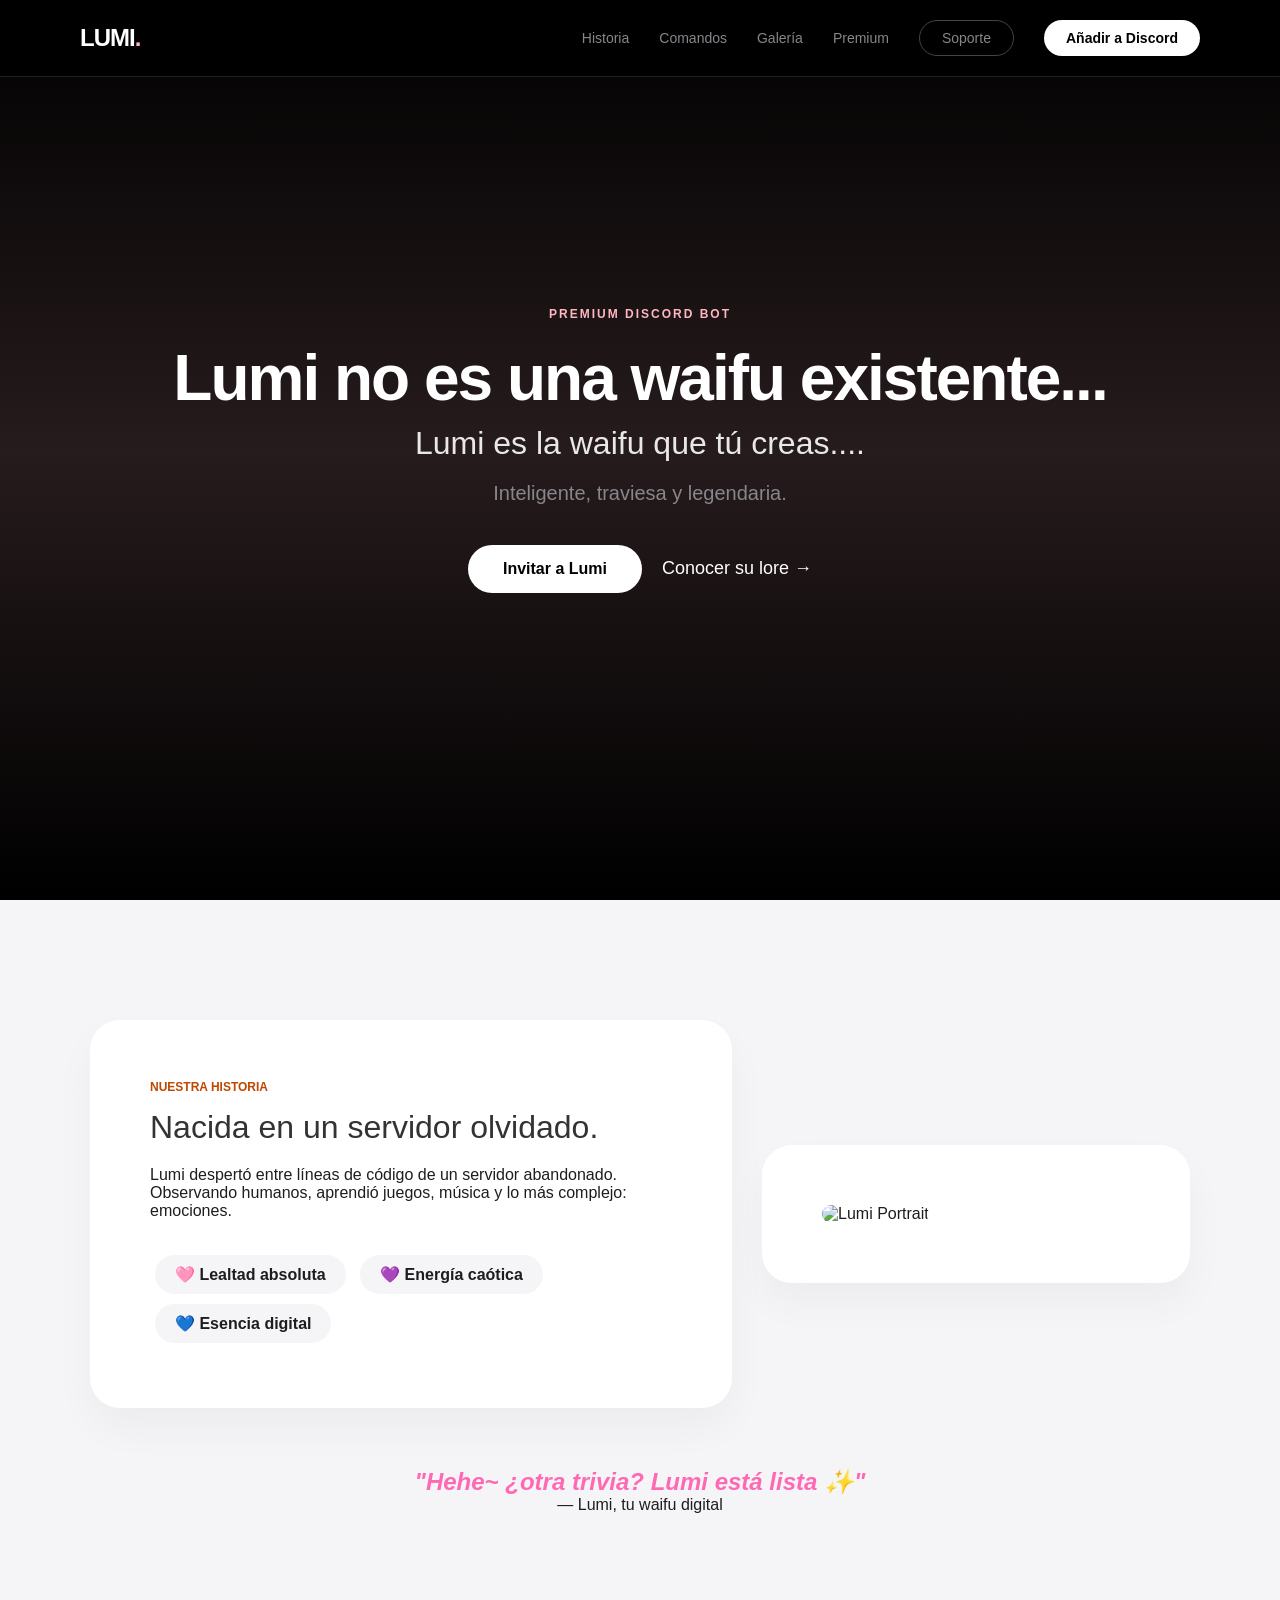
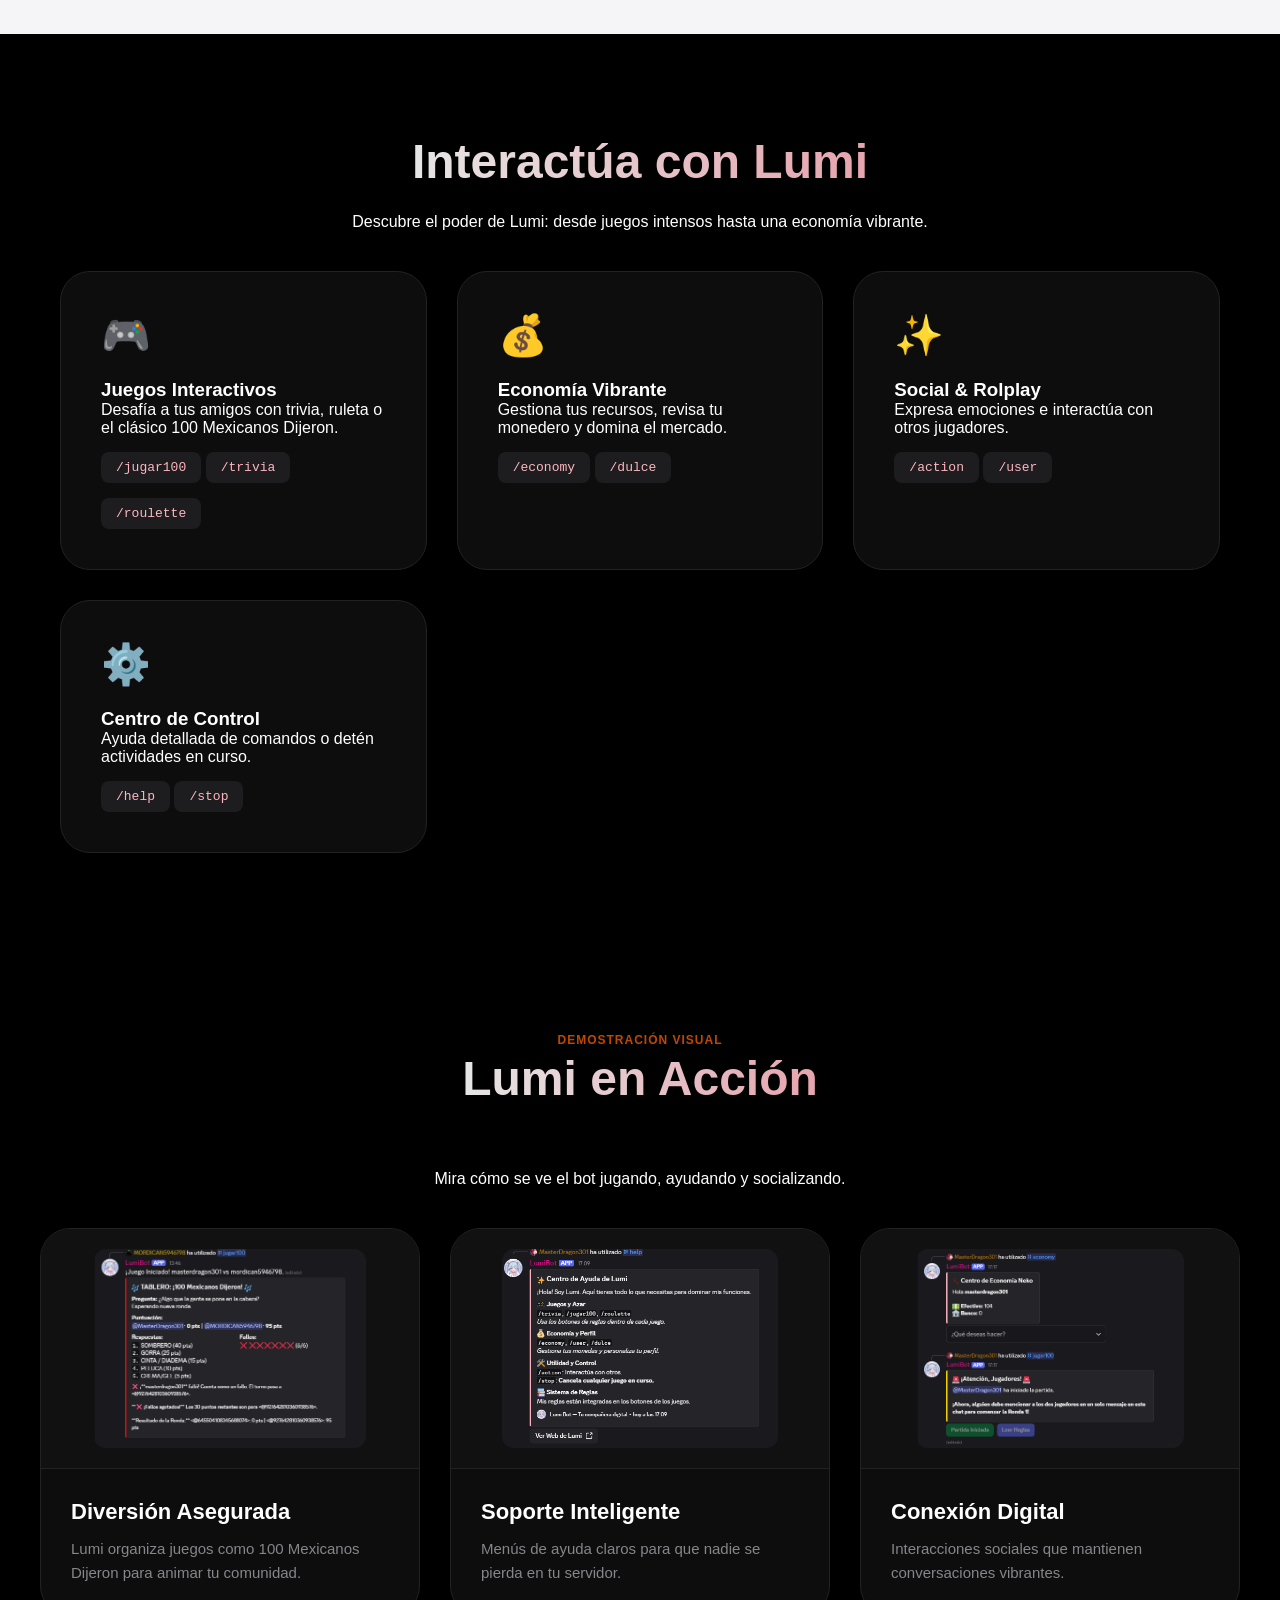
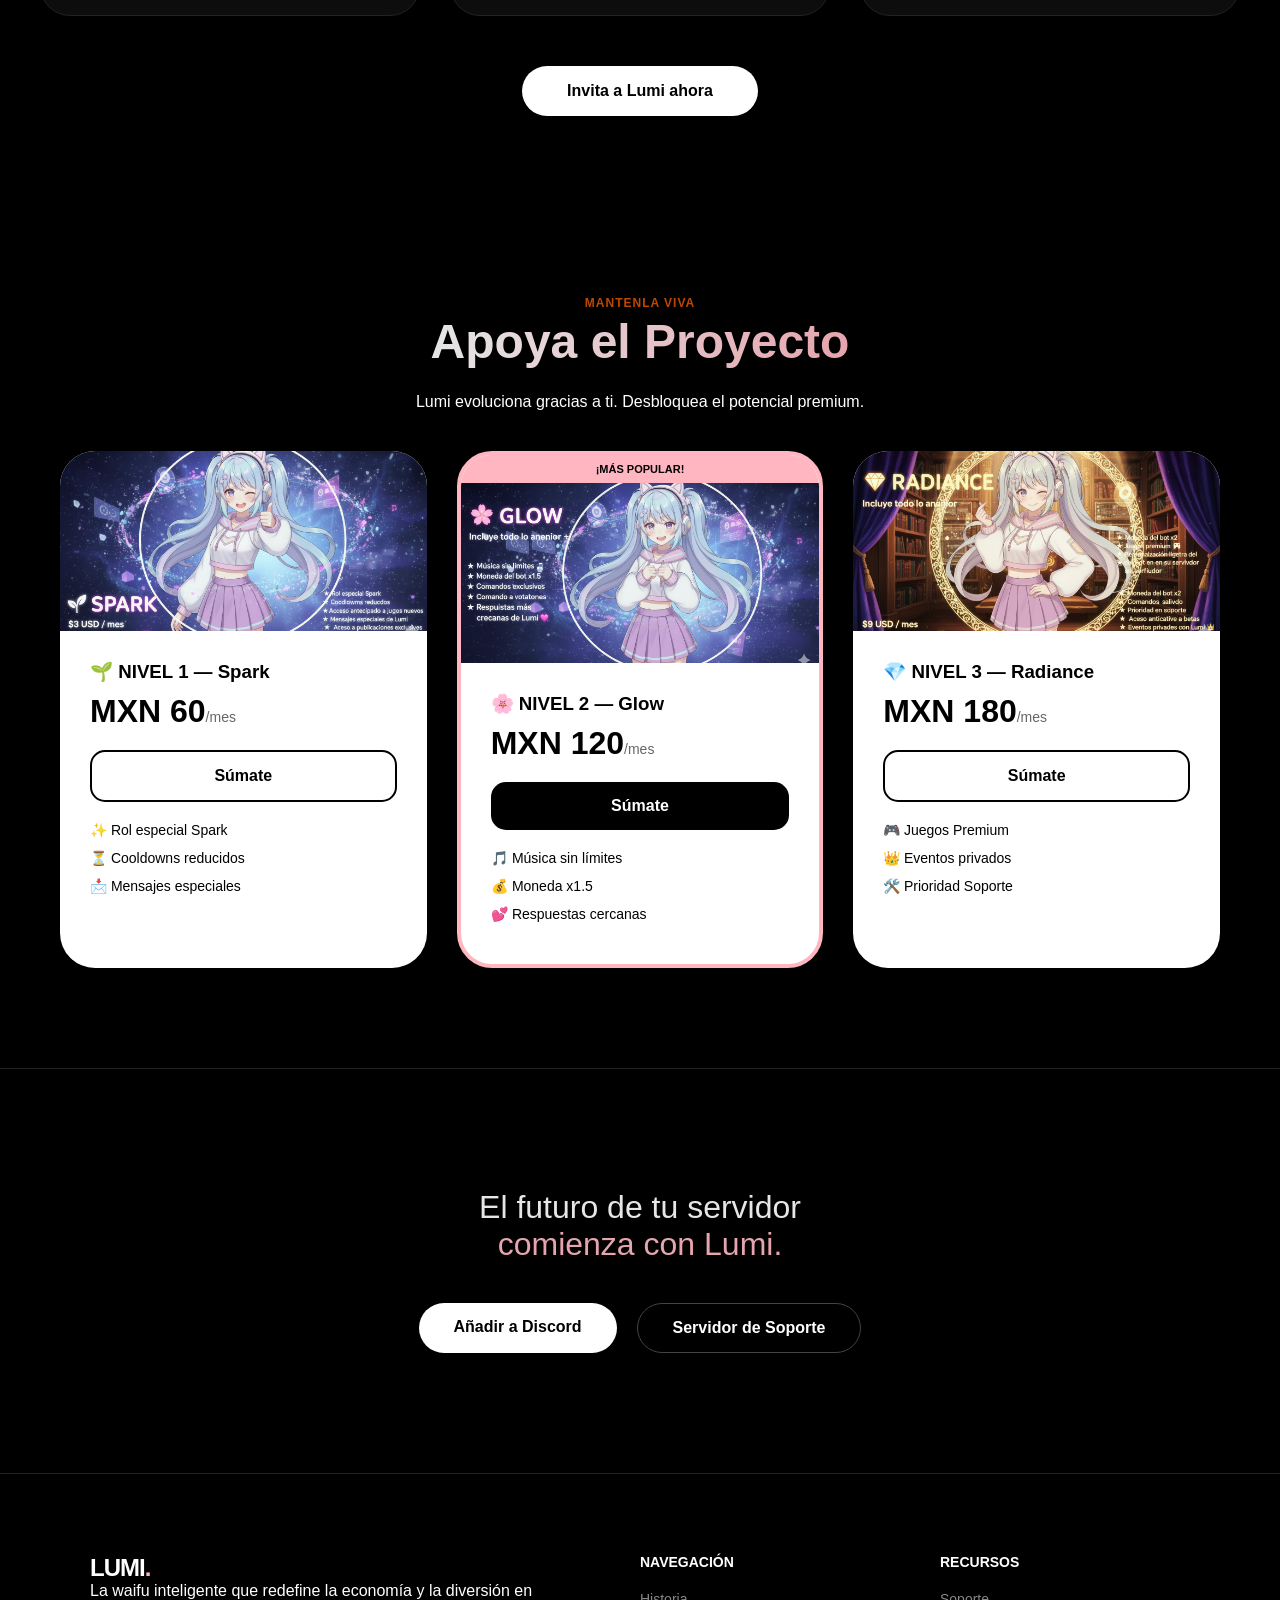
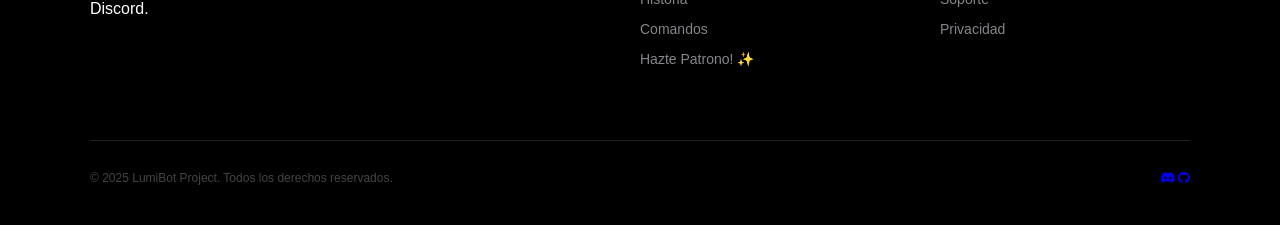
==== index.html @ 549e4d4c "Update index.html" ====
<!DOCTYPE html>
<html lang="es">
<head>
    <meta charset="UTF-8">
    <meta name="viewport" content="width=device-width, initial-scale=1.0">
    <title>Lumi Bot — Tu Waifu Digital</title>
    <meta name="theme-color" content="#FFB6C1">
    <meta property="og:image" content="avatar.png">
    <link rel="stylesheet" href="./style.css">
    <link href="https://unpkg.com/aos@2.3.1/dist/aos.css" rel="stylesheet">
    <link rel="stylesheet" href="https://cdnjs.cloudflare.com/ajax/libs/font-awesome/6.0.0/css/all.min.css">
</head>
<body>

    <nav class="navbar">
        <div class="nav-container">
            <a href="#" class="logo">LUMI<span>.</span></a>
            <div class="nav-links">
                <a href="#historia">Historia</a>
                <a href="#comandos">Comandos</a>
                <a href="#lumi-actions">Galería</a>
                <a href="#premium">Premium</a>
                <a href="https://discord.gg/P59CwwQPgS" target="_blank" class="nav-btn-secondary">Soporte</a>
                <a href="https://discord.com/oauth2/authorize?client_id=1453935830438514780&permissions=8&integration_type=0&scope=bot+applications.commands" class="nav-btn-primary">Añadir a Discord</a>
            </div>
        </div>
    </nav>

    <header class="hero">
        <div class="hero-background-image"></div> 
        <div class="hero-overlay"></div> 
        <div class="hero-content" data-aos="fade-up">
            <span class="hero-tag">Premium Discord Bot</span>
            <h1>Lumi no es una waifu existente...</h1>
            <h2>Lumi es la waifu que tú creas....</h2>
            <p class="hero-subtitle">Inteligente, traviesa y legendaria.</p>
            <div class="hero-btns">
                <a href="https://discord.com/oauth2/authorize?client_id=1453935830438514780&permissions=8&integration_type=0&scope=bot+applications.commands" class="btn-main">Invitar a Lumi</a>
                <a href="#historia" class="btn-link">Conocer su lore →</a>
            </div>
        </div>
    </header>

    <section id="historia" class="lore-section">
        <div class="container">
            <div class="bento-grid">
                <div class="bento-item lore-main" data-aos="fade-right">
                    <span class="category-tag">Nuestra Historia</span>
                    <h2>Nacida en un servidor olvidado.</h2>
                    <p>Lumi despertó entre líneas de código de un servidor abandonado. Observando humanos, aprendió juegos, música y lo más complejo: emociones.</p>
                    <div class="traits-container">
                        <div class="trait-pill"><span>🩷</span> Lealtad absoluta</div>
                        <div class="trait-pill"><span>💜</span> Energía caótica</div>
                        <div class="trait-pill"><span>💙</span> Esencia digital</div>
                    </div>
                </div>
                <div class="bento-item lore-image" data-aos="fade-left">
                    <img src="https://moewalls.com/wp-content/uploads/2023/10/anime-girl-blue-stars-thumb.jpg" alt="Lumi Portrait"> 
                </div>
            </div>
            <div class="lore-quote-box" data-aos="zoom-in">
                <p>"Hehe~ ¿otra trivia? Lumi está lista ✨"</p>
                <span>— Lumi, tu waifu digital</span>
            </div>
        </div>
    </section>

    <section id="comandos" class="features-luxury">
        <div class="container">
            <div class="header-center" data-aos="fade-up">
                <h2 class="title-gradient">Interactúa con Lumi</h2>
                <p class="section-subtitle">Descubre el poder de Lumi: desde juegos intensos hasta una economía vibrante.</p>
            </div>

            <div class="luxury-grid">
                <div class="luxury-card" data-aos="fade-up">
                    <div class="icon-circle">🎮</div>
                    <h3>Juegos <span>Interactivos</span></h3>
                    <p>Desafía a tus amigos con trivia, ruleta o el clásico 100 Mexicanos Dijeron.</p>
                    <div class="cmd-group">
                        <div class="cmd-pill">/jugar100</div>
                        <div class="cmd-pill">/trivia</div>
                        <div class="cmd-pill">/roulette</div>
                    </div>
                </div>

                <div class="luxury-card" data-aos="fade-up" data-aos-delay="100">
                    <div class="icon-circle">💰</div>
                    <h3>Economía <span>Vibrante</span></h3>
                    <p>Gestiona tus recursos, revisa tu monedero y domina el mercado.</p>
                    <div class="cmd-group">
                        <div class="cmd-pill">/economy</div>
                        <div class="cmd-pill">/dulce</div>
                    </div>
                </div>

                <div class="luxury-card" data-aos="fade-up" data-aos-delay="200">
                    <div class="icon-circle">✨</div>
                    <h3>Social & <span>Rolplay</span></h3>
                    <p>Expresa emociones e interactúa con otros jugadores.</p>
                    <div class="cmd-group">
                        <div class="cmd-pill">/action</div>
                        <div class="cmd-pill">/user</div>
                    </div>
                </div>

                <div class="luxury-card" data-aos="fade-up" data-aos-delay="300">
                    <div class="icon-circle">⚙️</div>
                    <h3>Centro de <span>Control</span></h3>
                    <p>Ayuda detallada de comandos o detén actividades en curso.</p>
                    <div class="cmd-group">
                        <div class="cmd-pill">/help</div>
                        <div class="cmd-pill">/stop</div>
                    </div>
                </div>
            </div>
        </div>
    </section>

    <section id="lumi-actions" class="lumi-actions-section">
        <div class="header-center">
            <div class="header-center" data-aos="fade-up">
                <span class="tag-orange">DEMOSTRACIÓN VISUAL</span>
                <h2 class="title-gradient">Lumi en Acción</h2>
                </div>
            
                <p class="section-subtitle">Mira cómo se ve el bot jugando, ayudando y socializando.</p>
            </div>
        <div class="action-gallery">
            </div>

            <div class="action-gallery">
                <div class="action-card" data-aos="fade-up">
                    <div class="action-img-container">
                        <img src="100.png" alt="Lumi jugando" class="action-img">
                    </div>
                    <div class="action-info">
                        <h3>Diversión Asegurada</h3>
                        <p>Lumi organiza juegos como 100 Mexicanos Dijeron para animar tu comunidad.</p>
                    </div>
                </div>

                <div class="action-card" data-aos="fade-up" data-aos-delay="100">
                    <div class="action-img-container">
                        <img src="help.png" alt="Lumi ayudando" class="action-img">
                    </div>
                    <div class="action-info">
                        <h3>Soporte Inteligente</h3>
                        <p>Menús de ayuda claros para que nadie se pierda en tu servidor.</p>
                    </div>
                </div>

                <div class="action-card" data-aos="fade-up" data-aos-delay="200">
                    <div class="action-img-container">
                        <img src="image.png" alt="Lumi social" class="action-img">
                    </div>
                    <div class="action-info">
                        <h3>Conexión Digital</h3>
                        <p>Interacciones sociales que mantienen conversaciones vibrantes.</p>
                    </div>
                </div>
            </div>

            <div class="center-button" data-aos="fade-up">
                 <a href="https://discord.com/oauth2/authorize?client_id=1453935830438514780&permissions=8&integration_type=0&scope=bot+applications.commands" class="btn-primary-lumi">Invita a Lumi ahora</a>
            </div>
        </div>
    </section>

    <section id="premium" class="premium-section">
        <div class="container">
            <div class="header-center" data-aos="fade-up">
                <span class="tag-orange">MANTENLA VIVA</span>
                <h2 class="title-gradient">Apoya el Proyecto</h2>
                <p class="section-subtitle">Lumi evoluciona gracias a ti. Desbloquea el potencial premium.</p>
            </div>

            <div class="premium-grid">
                <div class="p-card" data-aos="fade-up">
                    <div class="p-img spark-img">
                        <img src="N1.png" alt="Spark Tier" style="width: 100%; height: 100%; object-fit: cover;">
                    </div>
                    <div class="p-body">
                        <h3>🌱 NIVEL 1 — Spark</h3>
                        <div class="p-price">MXN 60<span>/mes</span></div>
                        <a href="https://www.patreon.com/cw/Lumi_Bot" class="btn-p-outline">Súmate</a>
                        <ul>
                            <li>✨ Rol especial Spark</li>
                            <li>⏳ Cooldowns reducidos</li>
                            <li>📩 Mensajes especiales</li>
                        </ul>
                    </div>
                </div>

                <div class="p-card featured" data-aos="fade-up" data-aos-delay="100">
                    <div class="p-badge">¡MÁS POPULAR!</div>
                    <div class="p-img glow-img">
                        <img src="N2.png" alt="Glow Tier" style="width: 100%; height: 100%; object-fit: cover;">
                    </div>
                    <div class="p-body">
                        <h3>🌸 NIVEL 2 — Glow</h3>
                        <div class="p-price">MXN 120<span>/mes</span></div>
                        <a href="https://www.patreon.com/cw/Lumi_Bot" class="btn-p-fill">Súmate</a>
                        <ul>
                            <li>🎵 Música sin límites</li>
                            <li>💰 Moneda x1.5</li>
                            <li>💕 Respuestas cercanas</li>
                        </ul>
                    </div>
                </div>

                <div class="p-card" data-aos="fade-up" data-aos-delay="200">
                    <div class="p-img radiance-img">
                        <img src="n3.png" alt="Radiance Tier" style="width: 100%; height: 100%; object-fit: cover;">
                    </div>
                    <div class="p-body">
                        <h3>💎 NIVEL 3 — Radiance</h3>
                        <div class="p-price">MXN 180<span>/mes</span></div>
                        <a href="https://www.patreon.com/cw/Lumi_Bot" class="btn-p-outline">Súmate</a>
                        <ul>
                            <li>🎮 Juegos Premium</li>
                            <li>👑 Eventos privados</li>
                            <li>🛠️ Prioridad Soporte</li>
                        </ul>
                    </div>
                </div>
            </div>
        </div>
    </section>

    <section class="final-cta">
        <div class="container" data-aos="zoom-in">
            <div class="cta-content">
                <h2>El futuro de tu servidor <br><span>comienza con Lumi.</span></h2>
                <div class="cta-btns">
                    <a href="https://discord.com/oauth2/authorize?client_id=1453935830438514780&permissions=8&integration_type=0&scope=bot+applications.commands" class="btn-main">Añadir a Discord</a>
                    <a href="https://discord.gg/P59CwwQPgS" class="btn-secondary">Servidor de Soporte</a>
                </div>
            </div>
        </div>
    </section>

    <footer class="footer-apple">
        <div class="container">
            <div class="footer-grid">
                <div class="footer-col">
                    <a href="#" class="logo">LUMI<span>.</span></a>
                    <p>La waifu inteligente que redefine la economía y la diversión en Discord.</p>
                </div>
                <div class="footer-col">
                    <h4>Navegación</h4>
                    <ul>
                        <li><a href="#historia">Historia</a></li>
                        <li><a href="#comandos">Comandos</a></li>
                        <li><a href="https://www.patreon.com/cw/Lumi_Bot">Hazte Patrono! ✨</a></li>
                    </ul>
                </div>
                <div class="footer-col">
                    <h4>Recursos</h4>
                    <ul>
                        <li><a href="https://discord.gg/P59CwwQPgS">Soporte</a></li>
                        <li><a href="#">Privacidad</a></li>
                    </ul>
                </div>
            </div>
            <div class="footer-legal">
                <span>© 2025 LumiBot Project. Todos los derechos reservados.</span>
                <div class="legal-right">
                    <a href="https://discord.gg/P59CwwQPgS"><i class="fab fa-discord"></i></a>
                    <a href="#"><i class="fab fa-github"></i></a>
                </div>
            </div>
        </div>
    </footer>

    <script src="https://unpkg.com/aos@2.3.1/dist/aos.js"></script>
    <script>AOS.init({ duration: 1000, once: true });</script>
</body>
</html>
---- style.css ----
/* --- VARIABLES Y BASES --- */
:root {
  --bg: #000000;
  --card-bg: #111111;
  --accent: #FFB6C1; /* Rosa Lumi */
  --text-main: #ffffff;
  --text-sec: #86868b; /* Gris Apple */
  --premium-white: #ffffff;
}

* { 
    margin: 0; 
    padding: 0; 
    box-sizing: border-box; 
    font-family: 'SF Pro Display', -apple-system, BlinkMacSystemFont, sans-serif; 
}

body { 
    background: var(--bg); 
    color: var(--text-main); 
    scroll-behavior: smooth; 
    overflow-x: hidden; 
}

/* --- NAVBAR --- */
.navbar { 
    position: fixed; 
    width: 100%; 
    padding: 20px 0; 
    background: rgba(0,0,0,0.8); 
    backdrop-filter: blur(20px); 
    z-index: 1000; 
    border-bottom: 1px solid #222; 
}

.nav-container { 
    max-width: 1200px; 
    margin: 0 auto; 
    display: flex; 
    justify-content: space-between; 
    align-items: center; 
    padding: 0 40px; 
}

.logo { font-size: 24px; font-weight: 700; color: #fff; text-decoration: none; letter-spacing: -1px; }
.logo span { color: var(--accent); }

.nav-links { display: flex; align-items: center; }
.nav-links a { 
    color: var(--text-sec); 
    text-decoration: none; 
    margin-left: 30px; 
    font-size: 14px; 
    transition: 0.3s; 
}
.nav-links a:hover { color: #fff; }

.nav-btn-primary { 
    background: #fff; 
    color: #000 !important; 
    padding: 10px 22px; 
    border-radius: 50px; 
    font-weight: 700; 
}

.nav-btn-secondary { 
    border: 1px solid #444; 
    padding: 9px 22px; 
    border-radius: 50px; 
}

/* --- HERO SECTION --- */
.hero {
    position: relative;
    height: 100vh;
    width: 100%;
    display: flex;
    align-items: center;
    justify-content: center;
    overflow: hidden;
    background-color: #000;
}

.hero-background-image {
    position: absolute;
    top: 0; left: 0; width: 100%; height: 100%;
    background-image: url('https://wallpapers.com/images/hd/cool-girl-laptop-ljqofq8vt43h8b66.jpg'); 
    background-size: cover;
    background-position: center;
    opacity: 0.4; 
    z-index: 1;
    animation: zoomHero 15s infinite alternate ease-in-out;
}

.hero-overlay {
    position: absolute;
    top: 0; left: 0; width: 100%; height: 100%;
    background: linear-gradient(180deg, rgba(0,0,0,0.7) 0%, rgba(255,182,193,0.15) 50%, rgba(0,0,0,1) 100%);
    z-index: 2;
}

.hero-content { position: relative; z-index: 3; text-align: center; }

@keyframes zoomHero {
    from { transform: scale(1); }
    to { transform: scale(1.1); }
}

.hero-tag { color: var(--accent); font-weight: 600; letter-spacing: 2px; text-transform: uppercase; font-size: 12px; margin-bottom: 20px; display: block; }
h1 { font-size: clamp(32px, 8vw, 64px); font-weight: 700; letter-spacing: -2px; margin-bottom: 10px; }
h2 { font-size: clamp(24px, 4vw, 32px); font-weight: 400; opacity: 0.9; margin-bottom: 20px; }
.hero-subtitle { color: var(--text-sec); font-size: 20px; margin-bottom: 40px; }

.hero-btns { display: flex; align-items: center; justify-content: center; gap: 20px; }
.btn-main { background: #fff; color: #000; padding: 15px 35px; border-radius: 50px; text-decoration: none; font-weight: 600; transition: 0.3s; }
.btn-main:hover { transform: translateY(-3px); box-shadow: 0 10px 20px rgba(255,182,193,0.3); }

.btn-link { color: #fff; text-decoration: none; font-size: 18px; border-bottom: 1px solid transparent; transition: 0.3s; }
.btn-link:hover { color: var(--accent); border-bottom-color: var(--accent); }

/* --- HISTORIA (BENTO) --- */
.lore-section { padding: 120px 20px; background: #f5f5f7; color: #1d1d1f; }
.bento-grid { display: grid; grid-template-columns: 1.2fr 0.8fr; gap: 30px; max-width: 1100px; margin: 0 auto; align-items: center; }
.bento-item { background: #ffffff; padding: 60px; border-radius: 30px; box-shadow: 0 20px 40px rgba(0,0,0,0.04); }
.lore-image img { width: 100%; border-radius: 30px; transition: 0.5s; }
.lore-image:hover img { transform: scale(1.03); }

.category-tag { color: #bf4800; font-weight: 700; text-transform: uppercase; font-size: 12px; display: block; margin-bottom: 15px; }
.traits-container { margin-top: 30px; }
.trait-pill { display: inline-block; background: #f5f5f7; padding: 10px 20px; border-radius: 50px; margin: 5px; font-weight: 600; }

.lore-quote-box { margin-top: 60px; text-align: center; }
.lore-quote-box p { font-size: 24px; font-weight: 600; font-style: italic; color: #ff69b4; }

/* =========================================================
   REGLAS DE CENTRADO GLOBAL (Para todas las secciones)
   ========================================================= */
.header-center {
    width: 100% !important;
    display: flex !important;
    flex-direction: column !important;
    align-items: center !important; 
    text-align: center !important;  
    margin-bottom: 40px !important;
    margin-left: auto !important;
    margin-right: auto !important;
    gap: 4px !important; /* Mantiene el tag, título y subtítulo pegaditos */
}

.title-gradient { 
    font-size: 48px; 
    background: linear-gradient(to right, #fff, var(--accent)); 
    -webkit-background-clip: text; 
    -webkit-text-fill-color: transparent; 
    font-weight: 800; 
    display: inline-block;
}

.tag-orange { color: #bf4800; font-weight: 700; letter-spacing: 1px; font-size: 12px; }

/* --- PREMIUM SECTION --- */
.premium-section { padding: 100px 20px; background: #000; text-align: center; }
.premium-grid { 
    display: grid; 
    grid-template-columns: repeat(auto-fit, minmax(300px, 1fr)); 
    gap: 30px; 
    max-width: 1200px; 
    margin: 0 auto; 
}

.p-card { 
    background: #fff; 
    color: #000; 
    border-radius: 35px; 
    overflow: hidden; 
    text-align: left; 
    transition: 0.4s; 
    position: relative; 
    display: flex;
    flex-direction: column;
}

.p-card:hover { transform: translateY(-15px); box-shadow: 0 30px 60px rgba(255,182,193,0.3); }
.p-card.featured { border: 4px solid var(--accent); transform: scale(1.05); }

.p-img { height: 180px; background-size: cover; background-position: center; }
.spark-img { background-image: url('https://moewalls.com/wp-content/uploads/2023/10/anime-girl-blue-stars-thumb.jpg'); }
.glow-img { background-image: url('https://wallpapers.com/images/hd/cool-girl-laptop-ljqofq8vt43h8b66.jpg'); }
.radiance-img { background-image: url('https://images7.alphacoders.com/132/1323333.jpeg'); }

.p-badge { background: var(--accent); color: #000; padding: 8px; font-weight: 900; font-size: 11px; text-align: center; }

.p-body { padding: 30px; flex-grow: 1; }
.p-price { font-size: 32px; font-weight: 800; margin: 10px 0; }
.p-price span { font-size: 14px; color: #666; font-weight: 400; }

.btn-p-outline, .btn-p-fill { 
    display: block; 
    text-align: center; 
    padding: 15px; 
    border-radius: 15px; 
    text-decoration: none; 
    font-weight: 800; 
    margin: 20px 0; 
}
.btn-p-outline { border: 2px solid #000; color: #000; }
.btn-p-fill { background: #000; color: #fff; }

.p-body ul { list-style: none; }
.p-body ul li { margin-bottom: 12px; font-size: 14px; display: flex; align-items: center; gap: 8px; font-weight: 500; }

/* --- COMANDOS (LUXURY) --- */
.features-luxury { padding: 100px 20px; background: #000; }
.luxury-grid { display: grid; grid-template-columns: repeat(auto-fit, minmax(300px, 1fr)); gap: 30px; max-width: 1200px; margin: 0 auto; }
.luxury-card { background: #0d0d0d; border-radius: 30px; padding: 40px; border: 1px solid #222; transition: 0.4s; }
.luxury-card:hover { border-color: var(--accent); transform: translateY(-10px); }
.icon-circle { font-size: 40px; margin-bottom: 20px; display: block; }
.cmd-pill { display: inline-block; background: #1d1d1f; color: var(--accent); padding: 8px 15px; border-radius: 8px; font-family: monospace; margin-top: 15px; }

/* --- SECCIÓN: LUMI EN ACCIÓN --- */
.lumi-actions-section {
    padding: 80px 20px !important;
    background: var(--bg) !important;
    display: flex !important;
    flex-direction: column !important;
    align-items: center !important; 
    text-align: center !important;
}

.action-gallery {
    display: grid !important;
    grid-template-columns: repeat(auto-fit, minmax(320px, 1fr)) !important;
    gap: 30px !important;
    max-width: 1200px !important;
    width: 100% !important;
    margin: 0 auto !important;
}

.action-card {
    background: #0d0d0d !important;
    border: 1px solid #222 !important;
    border-radius: 30px !important;
    overflow: hidden !important;
    display: flex !important;
    flex-direction: column !important;
    text-align: left !important;
    transition: 0.4s cubic-bezier(0.165, 0.84, 0.44, 1) !important;
}

.action-card:hover {
    border-color: var(--accent) !important;
    transform: translateY(-10px) !important;
    box-shadow: 0 20px 40px rgba(255, 182, 193, 0.1) !important;
}

.action-img-container {
    width: 100% !important; height: 240px !important;
    background: #111 !important; display: flex !important;
    align-items: center !important; justify-content: center !important;
    padding: 20px !important; border-bottom: 1px solid #222 !important;
}

.action-img { max-width: 100% !important; max-height: 100% !important; object-fit: contain !important; border-radius: 12px !important; }
.action-info { padding: 30px !important; }
.action-info h3 { color: #fff !important; font-size: 22px !important; margin-bottom: 12px !important; }
.action-info p { color: var(--text-sec) !important; font-size: 15px !important; line-height: 1.6 !important; }

.center-button { margin-top: 50px !important; text-align: center !important; }
.btn-primary-lumi {
    display: inline-block; padding: 16px 45px;
    background: #ffffff; color: #000;
    text-decoration: none; border-radius: 50px;
    font-weight: 700; transition: 0.3s;
}

/* --- FINAL CTA --- */
.final-cta { padding: 120px 20px; text-align: center; border-top: 1px solid #222; }
.cta-content h2 span { color: var(--accent); }
.cta-btns { display: flex; justify-content: center; gap: 20px; margin-top: 40px; }
.btn-secondary { padding: 15px 35px; border-radius: 50px; border: 1px solid #444; color: #fff; text-decoration: none; font-weight: 600; transition: 0.3s; }
.btn-secondary:hover { background: #fff; color: #000; }

/* --- FOOTER APPLE --- */
.footer-apple { padding: 80px 20px 40px; border-top: 1px solid #222; }
.footer-grid { display: grid; grid-template-columns: 2fr 1fr 1fr; gap: 50px; max-width: 1100px; margin: 0 auto 60px; }
.footer-col h4 { color: #fff; font-size: 14px; margin-bottom: 20px; text-transform: uppercase; }
.footer-col ul { list-style: none; }
.footer-col ul li { margin-bottom: 12px; }
.footer-col ul li a { color: var(--text-sec); text-decoration: none; font-size: 14px; transition: 0.3s; }
.footer-col ul li a:hover { color: var(--accent); }
.btn-patreon { color: var(--accent) !important; font-weight: 700; }

.footer-legal { max-width: 1100px; margin: 0 auto; padding-top: 30px; border-top: 1px solid #222; display: flex; justify-content: space-between; color: #444; font-size: 12px; }

/* --- RESPONSIVE --- */
@media (max-width: 900px) {
    .bento-grid, .footer-grid, .nav-links { flex-direction: column; text-align: center; }
    .nav-links { display: none; }
    .bento-grid { grid-template-columns: 1fr; }
}
.lumi-actions-section, .features-luxury, .premium-section {
    max-width: 1400px; /* Ancho máximo ideal para monitores grandes */
    margin: 0 auto;    /* Centra la sección entera */
    padding: 100px 60px; /* Más espacio arriba/abajo y a los lados */
}
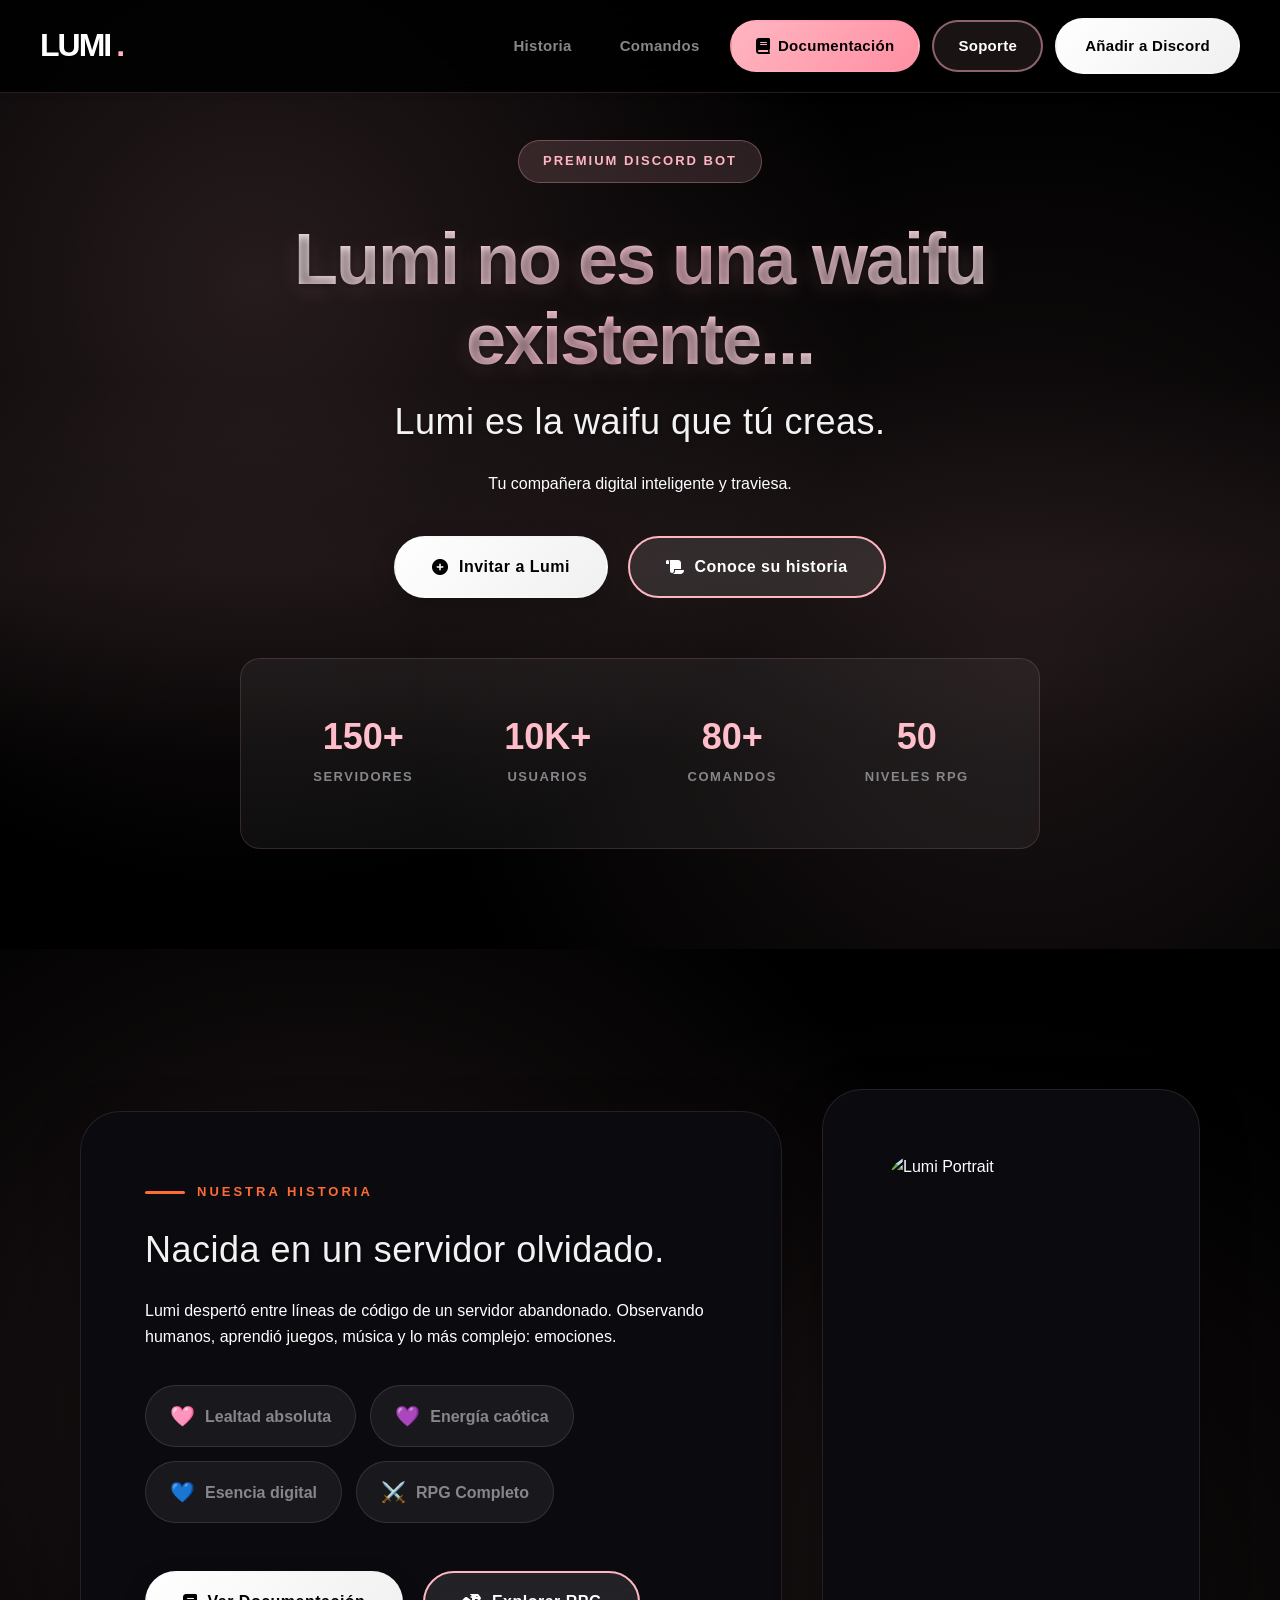
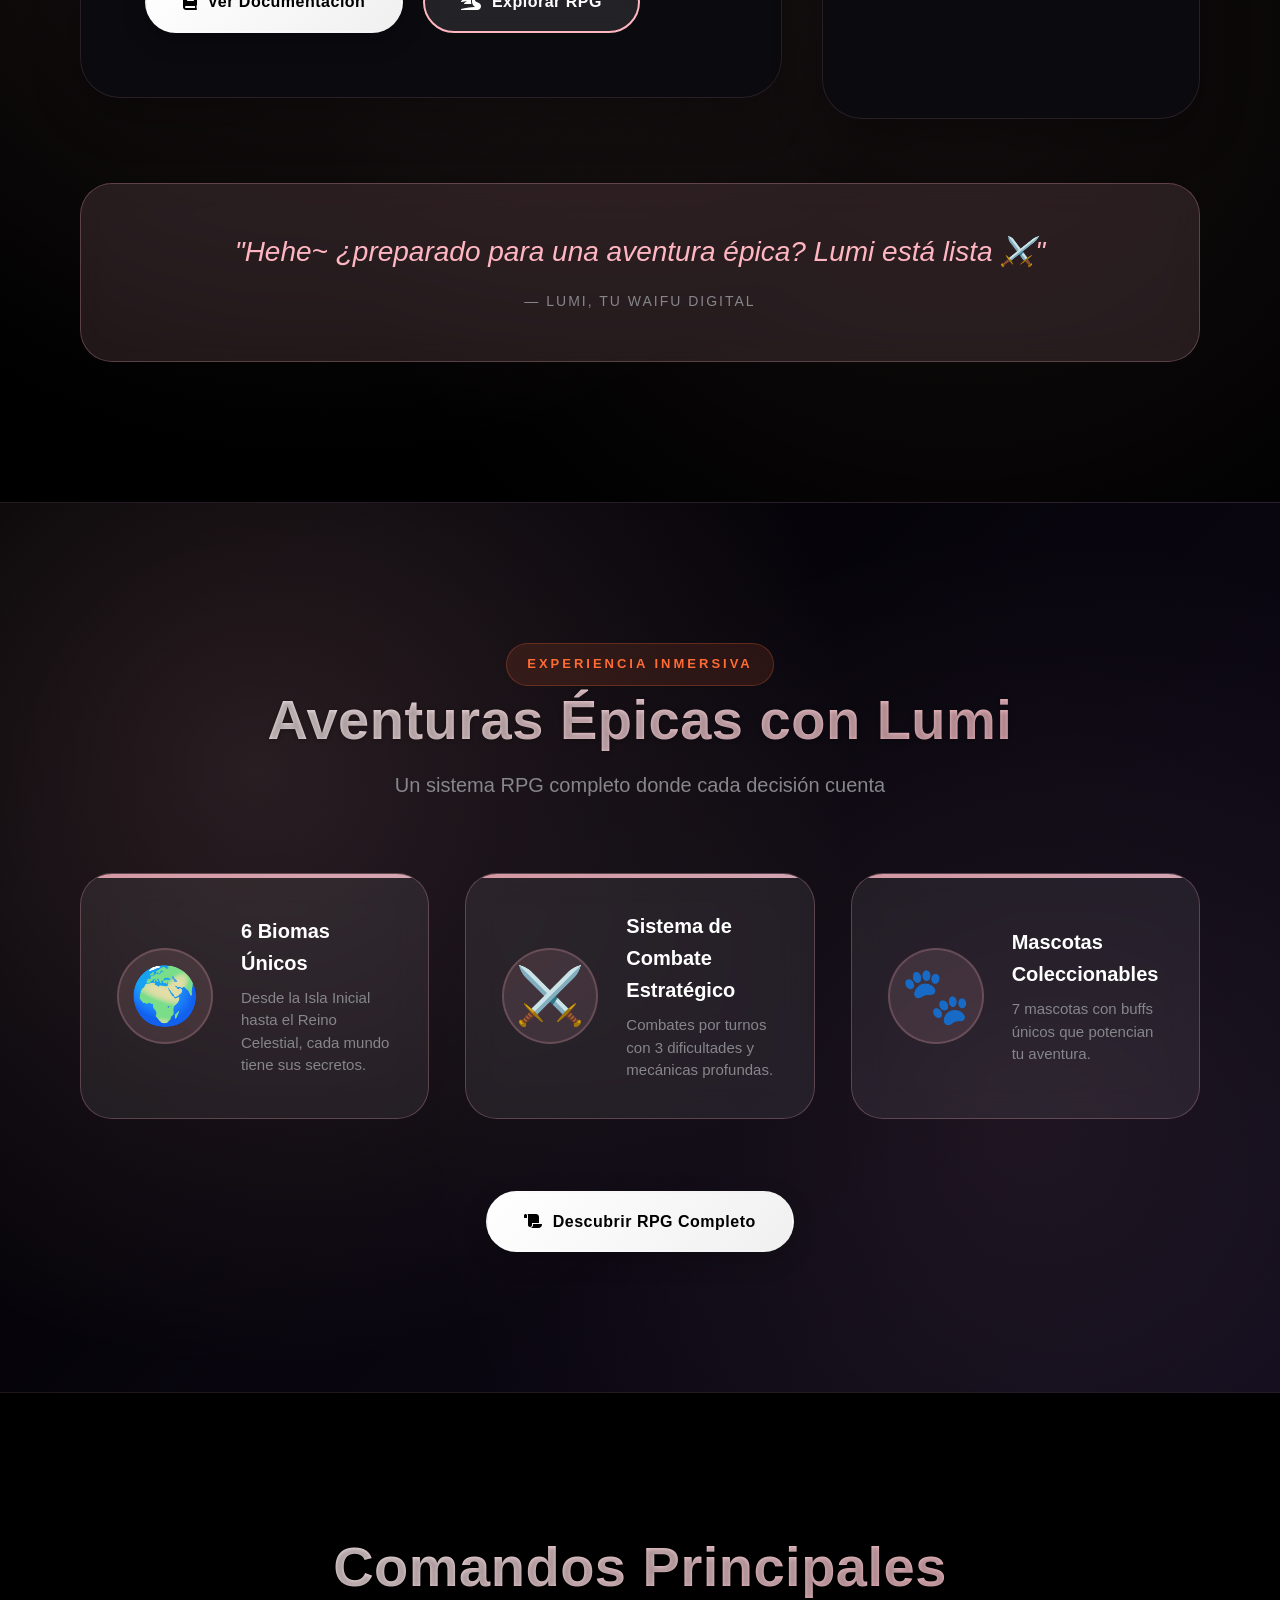
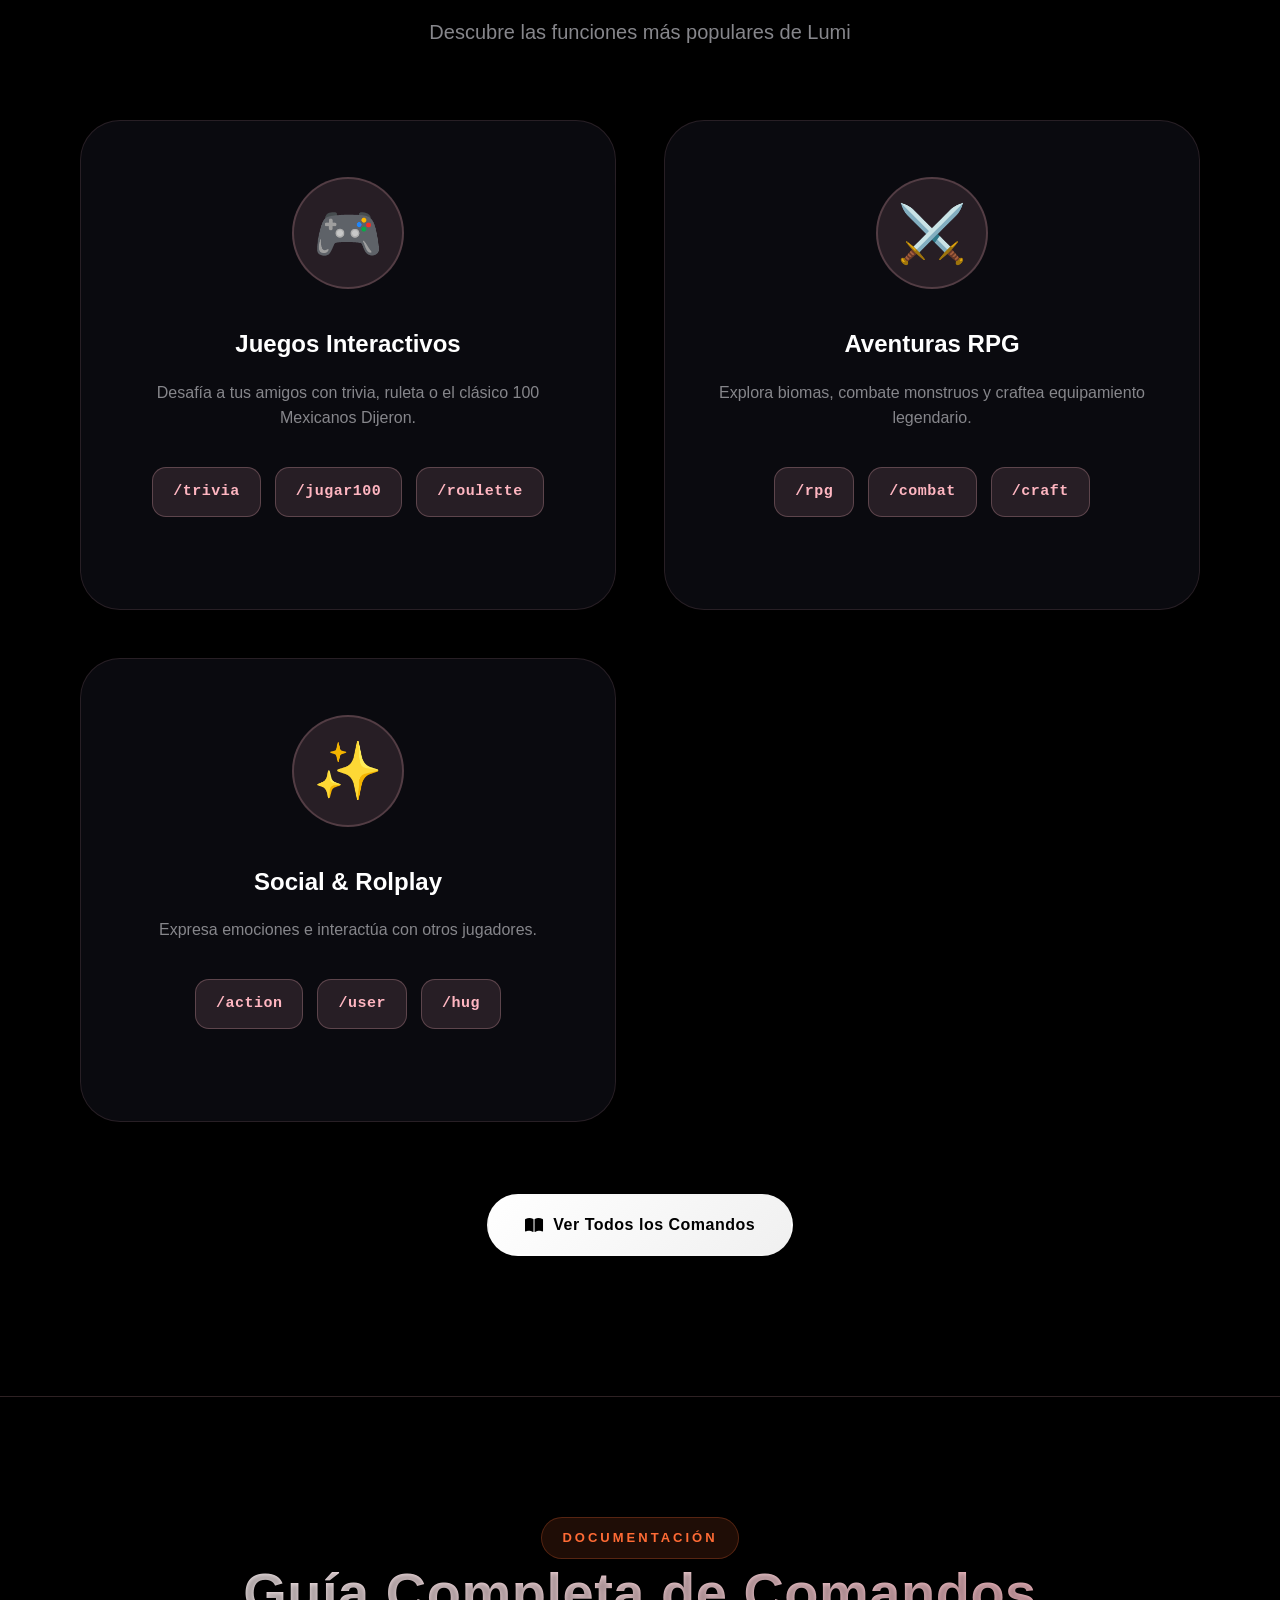
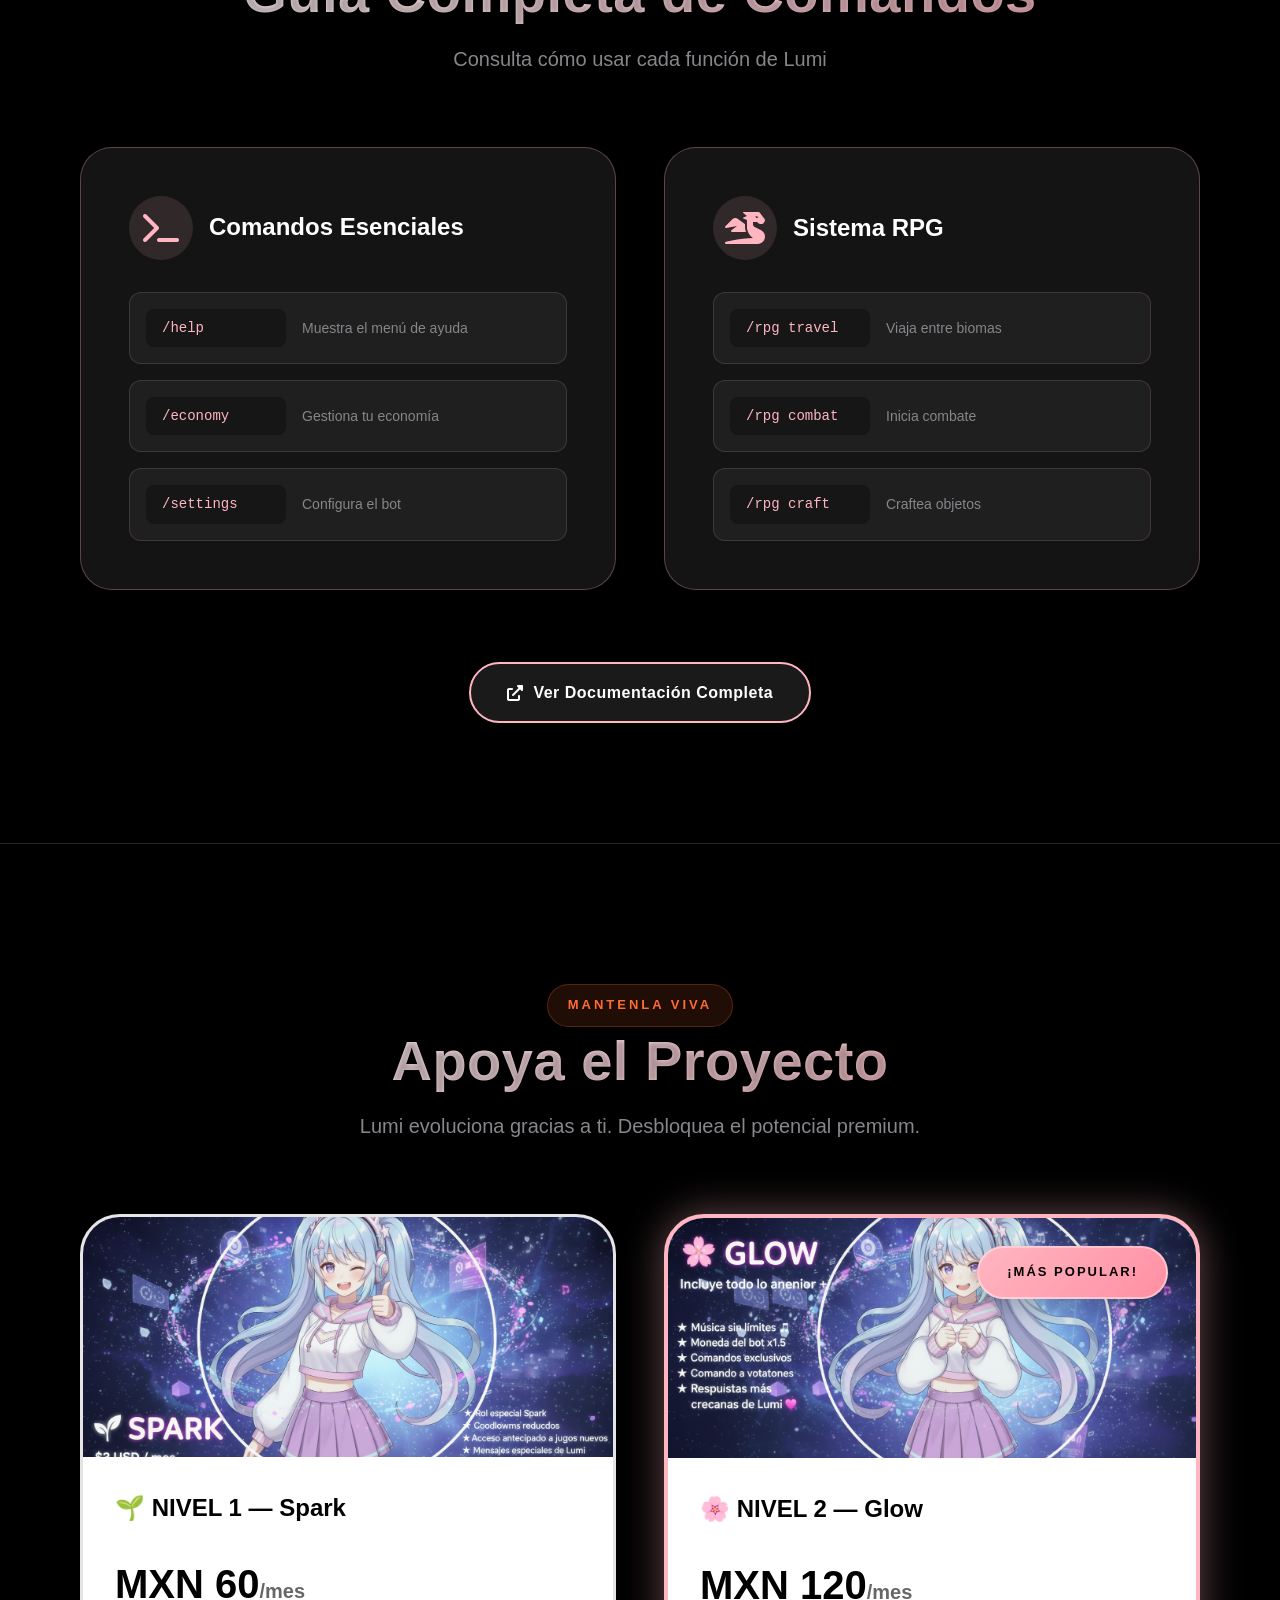
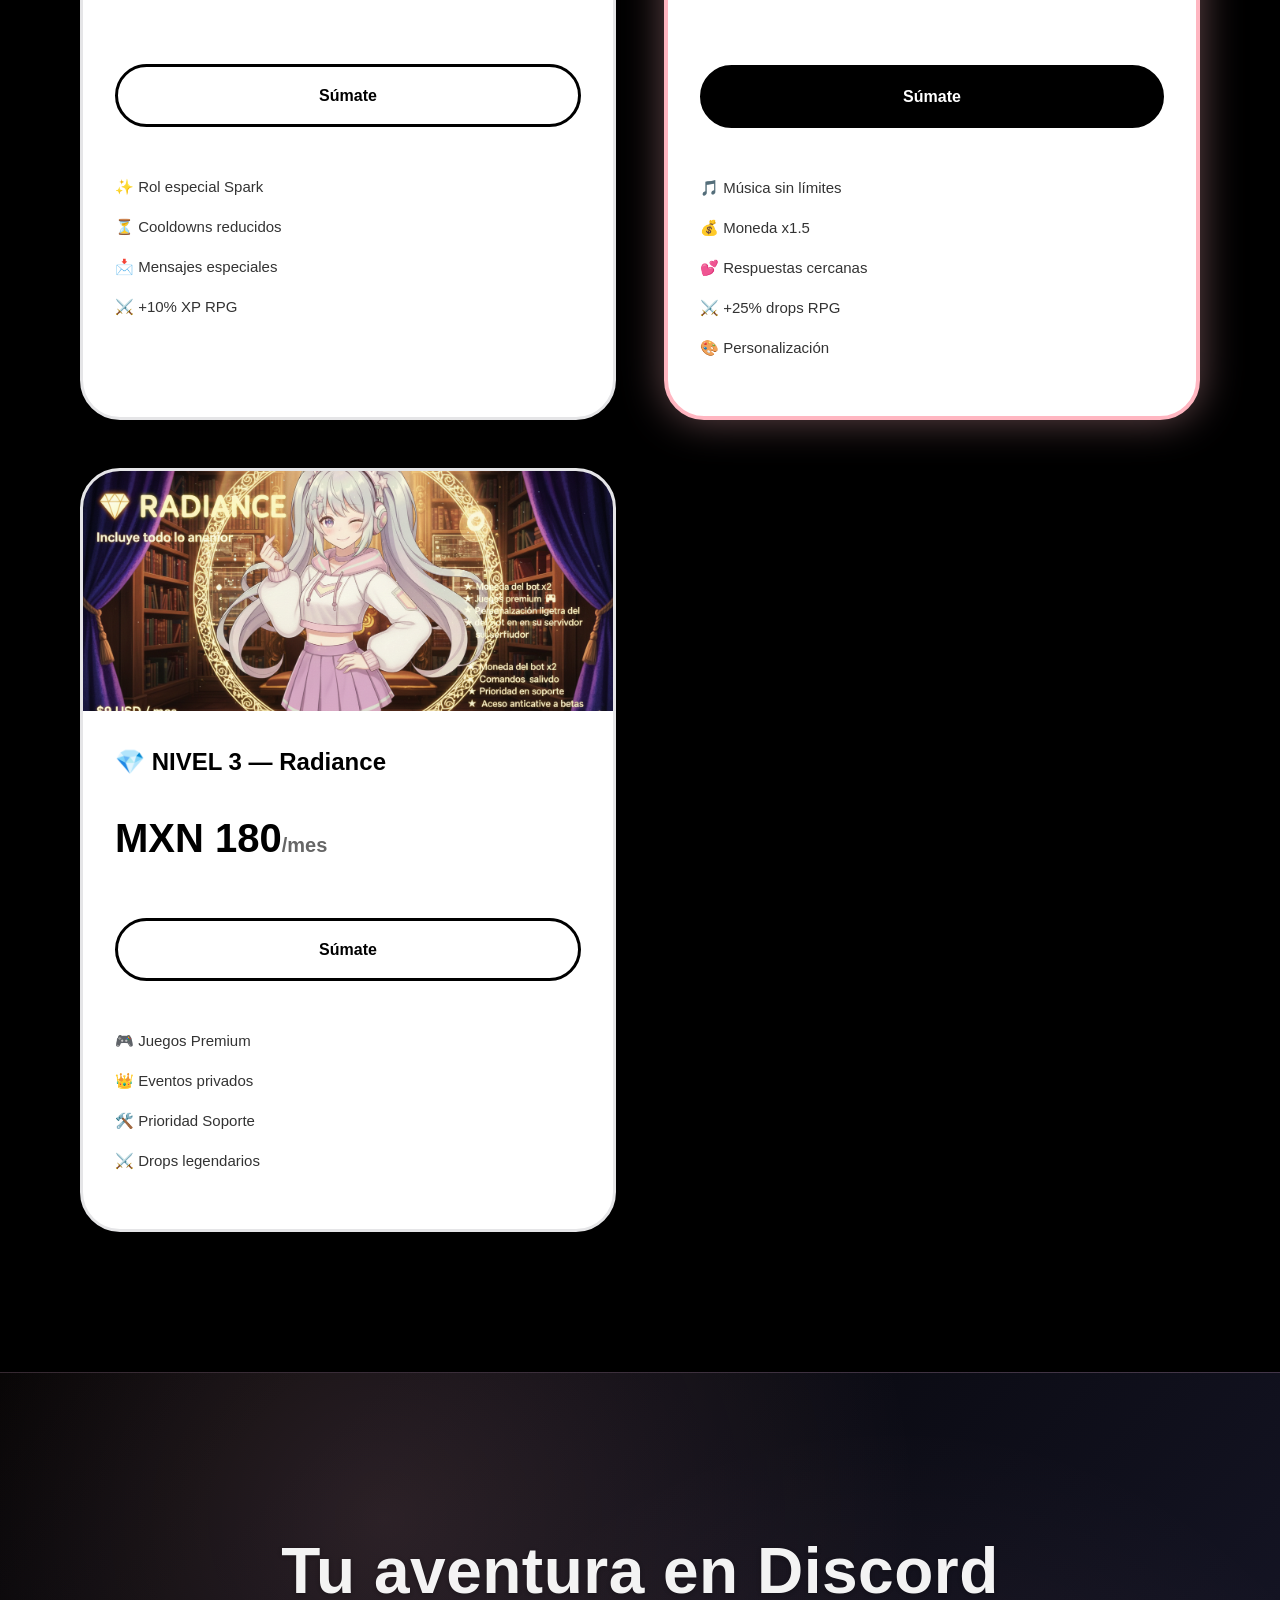
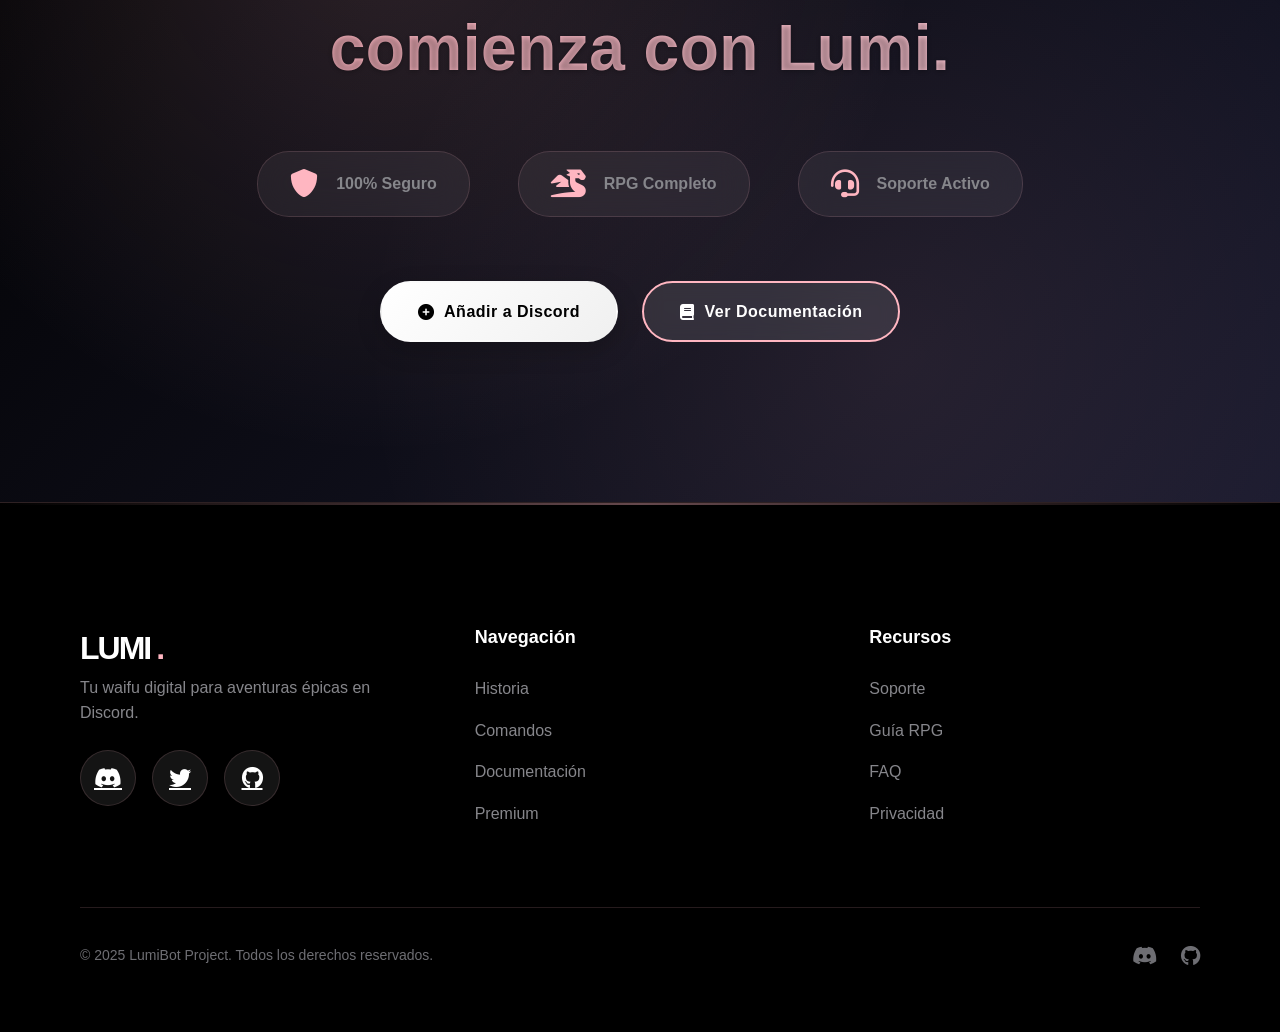
==== commit 5e307adf: "Actualizacion 2026" ====
--- a/index.html
+++ b/index.html
@@ -1,25 +1,40 @@
 <!DOCTYPE html>
 <html lang="es">
-<head>
+<head> 
     <meta charset="UTF-8">
     <meta name="viewport" content="width=device-width, initial-scale=1.0">
     <title>Lumi Bot — Tu Waifu Digital</title>
+    <meta name="description" content="Lumi Bot - El bot de Discord más interactivo con juegos, economía, RPG y diversión. Tu waifu digital para comunidades.">
+    <meta name="keywords" content="Discord bot, Lumi, waifu, juegos, economía, RPG, trivia, bot interactivo">
+    <link rel="icon" href="data:image/svg+xml,<svg xmlns=%22http://www.w3.org/2000/svg%22 viewBox=%220 0 100 100%22><text y=%22.9em%22 font-size=%2290%22>💕</text></svg>">
     <meta name="theme-color" content="#FFB6C1">
     <meta property="og:image" content="avatar.png">
-    <link rel="stylesheet" href="./style.css">
+    <link rel="stylesheet" href="style.css">
     <link href="https://unpkg.com/aos@2.3.1/dist/aos.css" rel="stylesheet">
     <link rel="stylesheet" href="https://cdnjs.cloudflare.com/ajax/libs/font-awesome/6.0.0/css/all.min.css">
 </head>
 <body>
 
+    <!-- Botón volver arriba -->
+    <button id="backToTop" class="back-to-top" aria-label="Volver arriba">
+        <i class="fas fa-arrow-up"></i>
+    </button>
+
     <nav class="navbar">
         <div class="nav-container">
             <a href="#" class="logo">LUMI<span>.</span></a>
-            <div class="nav-links">
+            
+            <!-- Menú hamburguesa para móviles -->
+            <button class="menu-toggle" id="menuToggle" aria-label="Menú">
+                <i class="fas fa-bars"></i>
+            </button>
+            
+            <div class="nav-links" id="navLinks">
                 <a href="#historia">Historia</a>
                 <a href="#comandos">Comandos</a>
-                <a href="#lumi-actions">Galería</a>
-                <a href="#premium">Premium</a>
+                <a href="documentation.html" class="doc-link">
+                    <i class="fas fa-book"></i> Documentación
+                </a>
                 <a href="https://discord.gg/P59CwwQPgS" target="_blank" class="nav-btn-secondary">Soporte</a>
                 <a href="https://discord.com/oauth2/authorize?client_id=1453935830438514780&permissions=8&integration_type=0&scope=bot+applications.commands" class="nav-btn-primary">Añadir a Discord</a>
             </div>
@@ -31,12 +46,34 @@
         <div class="hero-overlay"></div> 
         <div class="hero-content" data-aos="fade-up">
             <span class="hero-tag">Premium Discord Bot</span>
-            <h1>Lumi no es una waifu existente...</h1>
-            <h2>Lumi es la waifu que tú creas....</h2>
-            <p class="hero-subtitle">Inteligente, traviesa y legendaria.</p>
+            <h1 id="typing-text">Lumi no es una waifu existente...</h1>
+            <h2>Lumi es la waifu que tú creas.</h2>
+            <p class="hero-subtitle">Tu compañera digital inteligente y traviesa.</p>
             <div class="hero-btns">
-                <a href="https://discord.com/oauth2/authorize?client_id=1453935830438514780&permissions=8&integration_type=0&scope=bot+applications.commands" class="btn-main">Invitar a Lumi</a>
-                <a href="#historia" class="btn-link">Conocer su lore →</a>
+                <a href="https://discord.com/oauth2/authorize?client_id=1453935830438514780&permissions=8&integration_type=0&scope=bot+applications.commands" class="btn-main">
+                    <i class="fas fa-plus-circle"></i> Invitar a Lumi
+                </a>
+                <a href="#historia" class="btn-link">
+                    <i class="fas fa-scroll"></i> Conoce su historia
+                </a>
+            </div>
+            <div class="hero-stats">
+                <div class="stat-item">
+                    <span class="stat-number" id="serversCount">150+</span>
+                    <span class="stat-label">Servidores</span>
+                </div>
+                <div class="stat-item">
+                    <span class="stat-number" id="usersCount">10K+</span>
+                    <span class="stat-label">Usuarios</span>
+                </div>
+                <div class="stat-item">
+                    <span class="stat-number" id="commandsCount">80+</span>
+                    <span class="stat-label">Comandos</span>
+                </div>
+                <div class="stat-item">
+                    <span class="stat-number">50</span>
+                    <span class="stat-label">Niveles RPG</span>
+                </div>
             </div>
         </div>
     </header>
@@ -49,120 +86,192 @@
                     <h2>Nacida en un servidor olvidado.</h2>
                     <p>Lumi despertó entre líneas de código de un servidor abandonado. Observando humanos, aprendió juegos, música y lo más complejo: emociones.</p>
                     <div class="traits-container">
-                        <div class="trait-pill"><span>🩷</span> Lealtad absoluta</div>
-                        <div class="trait-pill"><span>💜</span> Energía caótica</div>
-                        <div class="trait-pill"><span>💙</span> Esencia digital</div>
+                        <div class="trait-pill" data-tooltip="Siempre a tu lado"><span>🩷</span> Lealtad absoluta</div>
+                        <div class="trait-pill" data-tooltip="Diversión sin límites"><span>💜</span> Energía caótica</div>
+                        <div class="trait-pill" data-tooltip="Creada con amor"><span>💙</span> Esencia digital</div>
+                        <div class="trait-pill" data-tooltip="Aventuras épicas"><span>⚔️</span> RPG Completo</div>
+                    </div>
+                    <div class="lore-buttons">
+                        <a href="documentation.html" class="btn-main">
+                            <i class="fas fa-book"></i> Ver Documentación
+                        </a>
+                        <a href="documentation.html#rpg" class="btn-link">
+                            <i class="fas fa-dragon"></i> Explorar RPG
+                        </a>
                     </div>
                 </div>
                 <div class="bento-item lore-image" data-aos="fade-left">
-                    <img src="https://moewalls.com/wp-content/uploads/2023/10/anime-girl-blue-stars-thumb.jpg" alt="Lumi Portrait"> 
+                    <div class="image-container">
+                        <img src="https://moewalls.com/wp-content/uploads/2023/10/anime-girl-blue-stars-thumb.jpg" alt="Lumi Portrait" loading="lazy">
+                        <div class="image-overlay">
+                            <div class="image-tag">Sistema RPG disponible</div>
+                            <button class="view-gallery-btn" onclick="openGallery()">
+                                <i class="fas fa-images"></i> Ver Galería
+                            </button>
+                        </div>
+                    </div>
                 </div>
             </div>
             <div class="lore-quote-box" data-aos="zoom-in">
-                <p>"Hehe~ ¿otra trivia? Lumi está lista ✨"</p>
+                <p>"Hehe~ ¿preparado para una aventura épica? Lumi está lista ⚔️"</p>
                 <span>— Lumi, tu waifu digital</span>
             </div>
         </div>
     </section>
 
+    <!-- SECCIÓN RPG MEJORADA -->
+    <section id="rpg-system" class="rpg-system-section">
+        <div class="container">
+            <div class="header-center" data-aos="fade-up">
+                <span class="tag-orange">EXPERIENCIA INMERSIVA</span>
+                <h2 class="title-gradient">Aventuras Épicas con Lumi</h2>
+                <p class="section-subtitle">Un sistema RPG completo donde cada decisión cuenta</p>
+            </div>
+
+            <div class="rpg-highlights">
+                <div class="rpg-highlight-card" data-aos="fade-up">
+                    <div class="rpg-highlight-icon">🌍</div>
+                    <div class="rpg-highlight-content">
+                        <h3>6 Biomas Únicos</h3>
+                        <p>Desde la Isla Inicial hasta el Reino Celestial, cada mundo tiene sus secretos.</p>
+                    </div>
+                </div>
+                
+                <div class="rpg-highlight-card" data-aos="fade-up" data-aos-delay="100">
+                    <div class="rpg-highlight-icon">⚔️</div>
+                    <div class="rpg-highlight-content">
+                        <h3>Sistema de Combate Estratégico</h3>
+                        <p>Combates por turnos con 3 dificultades y mecánicas profundas.</p>
+                    </div>
+                </div>
+                
+                <div class="rpg-highlight-card" data-aos="fade-up" data-aos-delay="200">
+                    <div class="rpg-highlight-icon">🐾</div>
+                    <div class="rpg-highlight-content">
+                        <h3>Mascotas Coleccionables</h3>
+                        <p>7 mascotas con buffs únicos que potencian tu aventura.</p>
+                    </div>
+                </div>
+            </div>
+
+            <div class="center-button" data-aos="fade-up">
+                <a href="documentation.html#rpg" class="btn-main">
+                    <i class="fas fa-scroll"></i> Descubrir RPG Completo
+                </a>
+            </div>
+        </div>
+    </section>
+
     <section id="comandos" class="features-luxury">
         <div class="container">
             <div class="header-center" data-aos="fade-up">
-                <h2 class="title-gradient">Interactúa con Lumi</h2>
-                <p class="section-subtitle">Descubre el poder de Lumi: desde juegos intensos hasta una economía vibrante.</p>
+                <h2 class="title-gradient">Comandos Principales</h2>
+                <p class="section-subtitle">Descubre las funciones más populares de Lumi</p>
             </div>
 
             <div class="luxury-grid">
-                <div class="luxury-card" data-aos="fade-up">
+                <!-- Tarjeta de Juegos -->
+                <div class="luxury-card" data-category="games" data-aos="fade-up">
                     <div class="icon-circle">🎮</div>
-                    <h3>Juegos <span>Interactivos</span></h3>
+                    <h3>Juegos Interactivos</h3>
                     <p>Desafía a tus amigos con trivia, ruleta o el clásico 100 Mexicanos Dijeron.</p>
                     <div class="cmd-group">
-                        <div class="cmd-pill">/jugar100</div>
-                        <div class="cmd-pill">/trivia</div>
-                        <div class="cmd-pill">/roulette</div>
-                    </div>
-                </div>
-
-                <div class="luxury-card" data-aos="fade-up" data-aos-delay="100">
-                    <div class="icon-circle">💰</div>
-                    <h3>Economía <span>Vibrante</span></h3>
-                    <p>Gestiona tus recursos, revisa tu monedero y domina el mercado.</p>
+                        <div class="cmd-pill" data-cmd="/trivia">/trivia</div>
+                        <div class="cmd-pill" data-cmd="/jugar100">/jugar100</div>
+                        <div class="cmd-pill" data-cmd="/roulette">/roulette</div>
+                    </div>
+                </div>
+
+                <!-- Tarjeta RPG -->
+                <div class="luxury-card" data-category="rpg" data-aos="fade-up" data-aos-delay="100">
+                    <div class="icon-circle">⚔️</div>
+                    <h3>Aventuras RPG</h3>
+                    <p>Explora biomas, combate monstruos y craftea equipamiento legendario.</p>
                     <div class="cmd-group">
-                        <div class="cmd-pill">/economy</div>
-                        <div class="cmd-pill">/dulce</div>
-                    </div>
-                </div>
-
-                <div class="luxury-card" data-aos="fade-up" data-aos-delay="200">
+                        <div class="cmd-pill" data-cmd="/rpg">/rpg</div>
+                        <div class="cmd-pill" data-cmd="/combat">/combat</div>
+                        <div class="cmd-pill" data-cmd="/craft">/craft</div>
+                    </div>
+                </div>
+
+                <!-- Tarjeta Social -->
+                <div class="luxury-card" data-category="social" data-aos="fade-up" data-aos-delay="200">
                     <div class="icon-circle">✨</div>
-                    <h3>Social & <span>Rolplay</span></h3>
+                    <h3>Social & Rolplay</h3>
                     <p>Expresa emociones e interactúa con otros jugadores.</p>
                     <div class="cmd-group">
-                        <div class="cmd-pill">/action</div>
-                        <div class="cmd-pill">/user</div>
-                    </div>
-                </div>
-
-                <div class="luxury-card" data-aos="fade-up" data-aos-delay="300">
-                    <div class="icon-circle">⚙️</div>
-                    <h3>Centro de <span>Control</span></h3>
-                    <p>Ayuda detallada de comandos o detén actividades en curso.</p>
-                    <div class="cmd-group">
-                        <div class="cmd-pill">/help</div>
-                        <div class="cmd-pill">/stop</div>
-                    </div>
-                </div>
-            </div>
-        </div>
-    </section>
-
-    <section id="lumi-actions" class="lumi-actions-section">
-        <div class="header-center">
+                        <div class="cmd-pill" data-cmd="/action">/action</div>
+                        <div class="cmd-pill" data-cmd="/user">/user</div>
+                        <div class="cmd-pill" data-cmd="/hug">/hug</div>
+                    </div>
+                </div>
+            </div>
+
+            <div class="center-button" data-aos="fade-up">
+                <a href="documentation.html" class="btn-main">
+                    <i class="fas fa-book-open"></i> Ver Todos los Comandos
+                </a>
+            </div>
+        </div>
+    </section>
+
+    <!-- Sección de vista previa documentación MEJORADA -->
+    <section id="documentacion-preview" class="docs-preview-section">
+        <div class="container">
             <div class="header-center" data-aos="fade-up">
-                <span class="tag-orange">DEMOSTRACIÓN VISUAL</span>
-                <h2 class="title-gradient">Lumi en Acción</h2>
-                </div>
+                <span class="tag-orange">DOCUMENTACIÓN</span>
+                <h2 class="title-gradient">Guía Completa de Comandos</h2>
+                <p class="section-subtitle">Consulta cómo usar cada función de Lumi</p>
+            </div>
             
-                <p class="section-subtitle">Mira cómo se ve el bot jugando, ayudando y socializando.</p>
-            </div>
-        <div class="action-gallery">
-            </div>
-
-            <div class="action-gallery">
-                <div class="action-card" data-aos="fade-up">
-                    <div class="action-img-container">
-                        <img src="100.png" alt="Lumi jugando" class="action-img">
-                    </div>
-                    <div class="action-info">
-                        <h3>Diversión Asegurada</h3>
-                        <p>Lumi organiza juegos como 100 Mexicanos Dijeron para animar tu comunidad.</p>
-                    </div>
-                </div>
-
-                <div class="action-card" data-aos="fade-up" data-aos-delay="100">
-                    <div class="action-img-container">
-                        <img src="help.png" alt="Lumi ayudando" class="action-img">
-                    </div>
-                    <div class="action-info">
-                        <h3>Soporte Inteligente</h3>
-                        <p>Menús de ayuda claros para que nadie se pierda en tu servidor.</p>
-                    </div>
-                </div>
-
-                <div class="action-card" data-aos="fade-up" data-aos-delay="200">
-                    <div class="action-img-container">
-                        <img src="image.png" alt="Lumi social" class="action-img">
-                    </div>
-                    <div class="action-info">
-                        <h3>Conexión Digital</h3>
-                        <p>Interacciones sociales que mantienen conversaciones vibrantes.</p>
-                    </div>
-                </div>
-            </div>
-
+            <div class="docs-preview-content" data-aos="fade-up">
+                <div class="docs-preview-card">
+                    <div class="docs-card-header">
+                        <i class="fas fa-terminal"></i>
+                        <h3>Comandos Esenciales</h3>
+                    </div>
+                    <div class="docs-card-list">
+                        <div class="docs-card-item">
+                            <code>/help</code>
+                            <span>Muestra el menú de ayuda</span>
+                        </div>
+                        <div class="docs-card-item">
+                            <code>/economy</code>
+                            <span>Gestiona tu economía</span>
+                        </div>
+                        <div class="docs-card-item">
+                            <code>/settings</code>
+                            <span>Configura el bot</span>
+                        </div>
+                    </div>
+                </div>
+                
+                <div class="docs-preview-card">
+                    <div class="docs-card-header">
+                        <i class="fas fa-dragon"></i>
+                        <h3>Sistema RPG</h3>
+                    </div>
+                    <div class="docs-card-list">
+                        <div class="docs-card-item">
+                            <code>/rpg travel</code>
+                            <span>Viaja entre biomas</span>
+                        </div>
+                        <div class="docs-card-item">
+                            <code>/rpg combat</code>
+                            <span>Inicia combate</span>
+                        </div>
+                        <div class="docs-card-item">
+                            <code>/rpg craft</code>
+                            <span>Craftea objetos</span>
+                        </div>
+                    </div>
+                </div>
+            </div>
+            
             <div class="center-button" data-aos="fade-up">
-                 <a href="https://discord.com/oauth2/authorize?client_id=1453935830438514780&permissions=8&integration_type=0&scope=bot+applications.commands" class="btn-primary-lumi">Invita a Lumi ahora</a>
+                <a href="documentation.html" class="btn-link">
+                    <i class="fas fa-external-link-alt"></i> Ver Documentación Completa
+                </a>
             </div>
         </div>
     </section>
@@ -178,7 +287,7 @@
             <div class="premium-grid">
                 <div class="p-card" data-aos="fade-up">
                     <div class="p-img spark-img">
-                        <img src="N1.png" alt="Spark Tier" style="width: 100%; height: 100%; object-fit: cover;">
+                        <img src="N1.png" alt="Spark Tier" loading="lazy" style="width: 100%; height: 100%; object-fit: cover;">
                     </div>
                     <div class="p-body">
                         <h3>🌱 NIVEL 1 — Spark</h3>
@@ -188,6 +297,7 @@
                             <li>✨ Rol especial Spark</li>
                             <li>⏳ Cooldowns reducidos</li>
                             <li>📩 Mensajes especiales</li>
+                            <li>⚔️ +10% XP RPG</li>
                         </ul>
                     </div>
                 </div>
@@ -195,7 +305,7 @@
                 <div class="p-card featured" data-aos="fade-up" data-aos-delay="100">
                     <div class="p-badge">¡MÁS POPULAR!</div>
                     <div class="p-img glow-img">
-                        <img src="N2.png" alt="Glow Tier" style="width: 100%; height: 100%; object-fit: cover;">
+                        <img src="N2.png" alt="Glow Tier" loading="lazy" style="width: 100%; height: 100%; object-fit: cover;">
                     </div>
                     <div class="p-body">
                         <h3>🌸 NIVEL 2 — Glow</h3>
@@ -205,13 +315,15 @@
                             <li>🎵 Música sin límites</li>
                             <li>💰 Moneda x1.5</li>
                             <li>💕 Respuestas cercanas</li>
+                            <li>⚔️ +25% drops RPG</li>
+                            <li>🎨 Personalización</li>
                         </ul>
                     </div>
                 </div>
 
                 <div class="p-card" data-aos="fade-up" data-aos-delay="200">
                     <div class="p-img radiance-img">
-                        <img src="n3.png" alt="Radiance Tier" style="width: 100%; height: 100%; object-fit: cover;">
+                        <img src="n3.png" alt="Radiance Tier" loading="lazy" style="width: 100%; height: 100%; object-fit: cover;">
                     </div>
                     <div class="p-body">
                         <h3>💎 NIVEL 3 — Radiance</h3>
@@ -221,6 +333,7 @@
                             <li>🎮 Juegos Premium</li>
                             <li>👑 Eventos privados</li>
                             <li>🛠️ Prioridad Soporte</li>
+                            <li>⚔️ Drops legendarios</li>
                         </ul>
                     </div>
                 </div>
@@ -231,10 +344,28 @@
     <section class="final-cta">
         <div class="container" data-aos="zoom-in">
             <div class="cta-content">
-                <h2>El futuro de tu servidor <br><span>comienza con Lumi.</span></h2>
+                <h2>Tu aventura en Discord<br><span>comienza con Lumi.</span></h2>
+                <div class="cta-features">
+                    <div class="feature">
+                        <i class="fas fa-shield-alt"></i>
+                        <span>100% Seguro</span>
+                    </div>
+                    <div class="feature">
+                        <i class="fas fa-dragon"></i>
+                        <span>RPG Completo</span>
+                    </div>
+                    <div class="feature">
+                        <i class="fas fa-headset"></i>
+                        <span>Soporte Activo</span>
+                    </div>
+                </div>
                 <div class="cta-btns">
-                    <a href="https://discord.com/oauth2/authorize?client_id=1453935830438514780&permissions=8&integration_type=0&scope=bot+applications.commands" class="btn-main">Añadir a Discord</a>
-                    <a href="https://discord.gg/P59CwwQPgS" class="btn-secondary">Servidor de Soporte</a>
+                    <a href="https://discord.com/oauth2/authorize?client_id=1453935830438514780&permissions=8&integration_type=0&scope=bot+applications.commands" class="btn-main">
+                        <i class="fas fa-plus-circle"></i> Añadir a Discord
+                    </a>
+                    <a href="documentation.html" class="btn-link">
+                        <i class="fas fa-book"></i> Ver Documentación
+                    </a>
                 </div>
             </div>
         </div>
@@ -245,20 +376,28 @@
             <div class="footer-grid">
                 <div class="footer-col">
                     <a href="#" class="logo">LUMI<span>.</span></a>
-                    <p>La waifu inteligente que redefine la economía y la diversión en Discord.</p>
+                    <p>Tu waifu digital para aventuras épicas en Discord.</p>
+                    <div class="social-links">
+                        <a href="https://discord.gg/P59CwwQPgS" aria-label="Discord"><i class="fab fa-discord"></i></a>
+                        <a href="#" aria-label="Twitter"><i class="fab fa-twitter"></i></a>
+                        <a href="#" aria-label="GitHub"><i class="fab fa-github"></i></a>
+                    </div>
                 </div>
                 <div class="footer-col">
                     <h4>Navegación</h4>
                     <ul>
                         <li><a href="#historia">Historia</a></li>
                         <li><a href="#comandos">Comandos</a></li>
-                        <li><a href="https://www.patreon.com/cw/Lumi_Bot">Hazte Patrono! ✨</a></li>
+                        <li><a href="documentation.html">Documentación</a></li>
+                        <li><a href="#premium">Premium</a></li>
                     </ul>
                 </div>
                 <div class="footer-col">
                     <h4>Recursos</h4>
                     <ul>
                         <li><a href="https://discord.gg/P59CwwQPgS">Soporte</a></li>
+                        <li><a href="documentation.html#rpg">Guía RPG</a></li>
+                        <li><a href="documentation.html#faq">FAQ</a></li>
                         <li><a href="#">Privacidad</a></li>
                     </ul>
                 </div>
@@ -273,7 +412,23 @@
         </div>
     </footer>
 
+    <!-- Modal para galería -->
+    <div class="modal" id="galleryModal">
+        <div class="modal-content">
+            <button class="close-modal">&times;</button>
+            <h2>Galería de Lumi</h2>
+            <p>Próximamente: imágenes exclusivas de Lumi!</p>
+        </div>
+    </div>
+
     <script src="https://unpkg.com/aos@2.3.1/dist/aos.js"></script>
-    <script>AOS.init({ duration: 1000, once: true });</script>
+    <script src="script-improvet.js"></script>
+    <script>
+        AOS.init({ 
+            duration: 1000, 
+            once: true,
+            offset: 100
+        });
+    </script>
 </body>
-</html>
+</html>
--- a/style.css
+++ b/style.css
@@ -1,40 +1,267 @@
-/* --- VARIABLES Y BASES --- */
+/* ============================================
+   LUMI BOT - EXPERIENCIA INMERSIVA
+   Estilo principal mejorado con efectos visuales
+   ============================================ */
+
+/* --- VARIABLES MEJORADAS --- */
 :root {
-  --bg: #000000;
-  --card-bg: #111111;
-  --accent: #FFB6C1; /* Rosa Lumi */
-  --text-main: #ffffff;
-  --text-sec: #86868b; /* Gris Apple */
-  --premium-white: #ffffff;
-}
-
+    /* Colores principales */
+    --bg: #000000;
+    --card-bg: #0a0a0f;
+    --accent: #FFB6C1;
+    --accent-dark: #ff8fa3;
+    --accent-light: #ffc8d6;
+    --accent-glow: rgba(255, 182, 193, 0.4);
+    
+    /* Textos */
+    --text-main: #ffffff;
+    --text-sec: #86868b;
+    --text-ter: #6e6e73;
+    
+    /* Colores especiales */
+    --premium-white: #ffffff;
+    --success: #4CAF50;
+    --warning: #ff9800;
+    --danger: #f44336;
+    --info: #2196F3;
+    
+    /* Geometría */
+    --border-radius: 24px;
+    --border-radius-lg: 32px;
+    --border-radius-xl: 40px;
+    
+    /* Transiciones */
+    --transition-fast: all 0.2s cubic-bezier(0.4, 0, 0.2, 1);
+    --transition-base: all 0.3s cubic-bezier(0.4, 0, 0.2, 1);
+    --transition-slow: all 0.5s cubic-bezier(0.4, 0, 0.2, 1);
+    --transition-bounce: all 0.6s cubic-bezier(0.68, -0.55, 0.265, 1.55);
+    
+    /* Sombras mejoradas */
+    --shadow-sm: 0 2px 8px rgba(0, 0, 0, 0.1);
+    --shadow-md: 0 8px 24px rgba(0, 0, 0, 0.2);
+    --shadow-lg: 0 16px 48px rgba(0, 0, 0, 0.3);
+    --shadow-xl: 0 24px 64px rgba(0, 0, 0, 0.4);
+    --shadow-glow: 0 0 40px var(--accent-glow);
+    
+    /* Efectos especiales */
+    --blur-sm: blur(8px);
+    --blur-md: blur(16px);
+    --blur-lg: blur(24px);
+}
+
+[data-theme="light"] {
+    --bg: #f5f5f7;
+    --card-bg: #ffffff;
+    --text-main: #1d1d1f;
+    --text-sec: #515154;
+    --text-ter: #86868b;
+    --shadow-sm: 0 2px 8px rgba(0, 0, 0, 0.06);
+    --shadow-md: 0 8px 24px rgba(0, 0, 0, 0.12);
+    --shadow-lg: 0 16px 48px rgba(0, 0, 0, 0.18);
+    --shadow-xl: 0 24px 64px rgba(0, 0, 0, 0.24);
+}
+
+/* --- RESET Y BASE MEJORADOS --- */
 * { 
     margin: 0; 
     padding: 0; 
-    box-sizing: border-box; 
-    font-family: 'SF Pro Display', -apple-system, BlinkMacSystemFont, sans-serif; 
+    box-sizing: border-box;
+}
+
+html {
+    scroll-behavior: smooth;
+    scroll-padding-top: 100px; /* CORREGIDO: aumentado para evitar que el navbar tape el contenido */
+    overflow-x: hidden;
 }
 
 body { 
     background: var(--bg); 
     color: var(--text-main); 
-    scroll-behavior: smooth; 
-    overflow-x: hidden; 
-}
-
-/* --- NAVBAR --- */
+    overflow-x: hidden;
+    transition: var(--transition-base);
+    line-height: 1.6;
+    -webkit-font-smoothing: antialiased;
+    -moz-osx-font-smoothing: grayscale;
+    font-family: -apple-system, BlinkMacSystemFont, 'SF Pro Display', 'Segoe UI', Roboto, sans-serif;
+    position: relative;
+}
+
+/* Efecto de partículas de fondo */
+body::before {
+    content: '';
+    position: fixed;
+    top: 0;
+    left: 0;
+    width: 100%;
+    height: 100%;
+    background: 
+        radial-gradient(circle at 20% 30%, rgba(255, 182, 193, 0.03) 0%, transparent 40%),
+        radial-gradient(circle at 80% 70%, rgba(255, 182, 193, 0.02) 0%, transparent 40%),
+        radial-gradient(circle at 50% 50%, rgba(255, 182, 193, 0.01) 0%, transparent 60%);
+    pointer-events: none;
+    z-index: 0;
+    animation: particleFloat 20s ease-in-out infinite;
+}
+
+@keyframes particleFloat {
+    0%, 100% { 
+        opacity: 1;
+        transform: scale(1);
+    }
+    50% { 
+        opacity: 0.8;
+        transform: scale(1.05);
+    }
+}
+
+::selection {
+    background-color: var(--accent);
+    color: #000;
+}
+
+/* --- UTILIDADES --- */
+.container {
+    max-width: 1400px;
+    margin: 0 auto;
+    padding: 0 40px;
+    width: 100%;
+    position: relative;
+    z-index: 1;
+}
+
+/* --- THEME TOGGLE MEJORADO --- */
+.theme-toggle {
+    position: fixed;
+    top: 24px;
+    right: 24px;
+    z-index: 1001;
+}
+
+.theme-toggle button {
+    background: rgba(0, 0, 0, 0.6);
+    border: 2px solid var(--accent);
+    color: var(--text-main);
+    width: 56px;
+    height: 56px;
+    border-radius: 50%;
+    cursor: pointer;
+    display: flex;
+    align-items: center;
+    justify-content: center;
+    font-size: 22px;
+    backdrop-filter: var(--blur-md);
+    transition: var(--transition-bounce);
+    outline: none;
+    position: relative;
+    overflow: hidden;
+    box-shadow: var(--shadow-md);
+}
+
+.theme-toggle button::before {
+    content: '';
+    position: absolute;
+    inset: 0;
+    background: radial-gradient(circle at center, var(--accent) 0%, transparent 70%);
+    opacity: 0;
+    transition: var(--transition-base);
+}
+
+.theme-toggle button:hover {
+    background: var(--accent);
+    color: #000;
+    transform: rotate(180deg) scale(1.15);
+    box-shadow: var(--shadow-glow);
+    border-color: transparent;
+}
+
+.theme-toggle button:hover::before {
+    opacity: 0.3;
+}
+
+.theme-toggle button:active {
+    transform: rotate(180deg) scale(1.05);
+}
+
+/* --- BACK TO TOP MEJORADO --- */
+.back-to-top {
+    position: fixed;
+    bottom: 32px;
+    right: 32px;
+    width: 56px;
+    height: 56px;
+    background: var(--accent);
+    color: #000;
+    border: none;
+    border-radius: 50%;
+    cursor: pointer;
+    display: flex;
+    align-items: center;
+    justify-content: center;
+    font-size: 22px;
+    opacity: 0;
+    visibility: hidden;
+    transform: translateY(20px) scale(0.8);
+    transition: var(--transition-bounce);
+    z-index: 999;
+    box-shadow: var(--shadow-lg);
+    outline: none;
+}
+
+.back-to-top::before {
+    content: '';
+    position: absolute;
+    inset: -4px;
+    border-radius: 50%;
+    background: linear-gradient(45deg, var(--accent), var(--accent-light));
+    opacity: 0;
+    transition: var(--transition-base);
+    z-index: -1;
+}
+
+.back-to-top.visible {
+    opacity: 1;
+    visibility: visible;
+    transform: translateY(0) scale(1);
+}
+
+.back-to-top:hover {
+    background: var(--accent-dark);
+    transform: translateY(-8px) scale(1.15);
+    box-shadow: var(--shadow-glow);
+}
+
+.back-to-top:hover::before {
+    opacity: 0.5;
+    inset: -8px;
+}
+
+/* --- NAVBAR MEJORADO --- */
 .navbar { 
     position: fixed; 
     width: 100%; 
-    padding: 20px 0; 
-    background: rgba(0,0,0,0.8); 
-    backdrop-filter: blur(20px); 
+    padding: 18px 0; 
+    background: rgba(0, 0, 0, 0.85); 
+    backdrop-filter: var(--blur-lg);
+    -webkit-backdrop-filter: var(--blur-lg);
     z-index: 1000; 
-    border-bottom: 1px solid #222; 
+    border-bottom: 1px solid rgba(255, 182, 193, 0.15);
+    transition: var(--transition-base);
+    box-shadow: var(--shadow-sm);
+}
+
+.navbar.scrolled {
+    padding: 12px 0;
+    background: rgba(0, 0, 0, 0.95);
+    box-shadow: var(--shadow-md);
+}
+
+[data-theme="light"] .navbar {
+    background: rgba(245, 245, 247, 0.9);
+    border-bottom: 1px solid rgba(255, 182, 193, 0.25);
 }
 
 .nav-container { 
-    max-width: 1200px; 
+    max-width: 1400px; 
     margin: 0 auto; 
     display: flex; 
     justify-content: space-between; 
@@ -42,264 +269,1780 @@
     padding: 0 40px; 
 }
 
-.logo { font-size: 24px; font-weight: 700; color: #fff; text-decoration: none; letter-spacing: -1px; }
-.logo span { color: var(--accent); }
-
-.nav-links { display: flex; align-items: center; }
+.logo { 
+    font-size: 32px; 
+    font-weight: 900; 
+    color: #fff; 
+    text-decoration: none; 
+    letter-spacing: -2px;
+    transition: var(--transition-base);
+    position: relative;
+    display: inline-flex;
+    align-items: center;
+    gap: 6px;
+    font-family: 'SF Pro Display', -apple-system, sans-serif;
+}
+
+[data-theme="light"] .logo {
+    color: #1d1d1f;
+}
+
+.logo span { 
+    color: var(--accent); 
+    animation: logoGlow 3s ease-in-out infinite alternate;
+    position: relative;
+}
+
+@keyframes logoGlow {
+    from { 
+        text-shadow: 
+            0 0 10px var(--accent), 
+            0 0 20px rgba(255, 182, 193, 0.5),
+            0 0 30px rgba(255, 182, 193, 0.3); 
+    }
+    to { 
+        text-shadow: 
+            0 0 20px var(--accent), 
+            0 0 40px rgba(255, 182, 193, 0.8), 
+            0 0 60px rgba(255, 182, 193, 0.6),
+            0 0 80px rgba(255, 182, 193, 0.4); 
+    }
+}
+
+.logo:hover {
+    transform: scale(1.05);
+}
+
+.menu-toggle {
+    display: none;
+    background: none;
+    border: none;
+    color: var(--text-main);
+    font-size: 28px;
+    cursor: pointer;
+    padding: 12px;
+    transition: var(--transition-base);
+    border-radius: 12px;
+    outline: none;
+}
+
+.menu-toggle:hover {
+    background: rgba(255, 182, 193, 0.15);
+    transform: rotate(90deg);
+}
+
+.nav-links { 
+    display: flex; 
+    align-items: center; 
+    gap: 12px;
+}
+
 .nav-links a { 
     color: var(--text-sec); 
     text-decoration: none; 
-    margin-left: 30px; 
-    font-size: 14px; 
-    transition: 0.3s; 
-}
-.nav-links a:hover { color: #fff; }
+    padding: 12px 18px;
+    font-size: 15px; 
+    transition: var(--transition-base);
+    border-radius: 50px;
+    position: relative;
+    font-weight: 600;
+    letter-spacing: 0.3px;
+    display: flex;
+    align-items: center;
+    gap: 8px;
+    white-space: nowrap;
+}
+
+.nav-links a::before {
+    content: '';
+    position: absolute;
+    inset: 0;
+    border-radius: 50px;
+    background: rgba(255, 182, 193, 0.1);
+    opacity: 0;
+    transition: var(--transition-base);
+    z-index: -1;
+}
+
+.nav-links a:hover { 
+    color: var(--text-main); 
+    transform: translateY(-2px);
+}
+
+.nav-links a:hover::before {
+    opacity: 1;
+}
+
+.nav-links a i {
+    font-size: 16px;
+    transition: var(--transition-base);
+}
+
+.nav-links a:hover i {
+    transform: scale(1.2);
+}
+
+.doc-link {
+    background: linear-gradient(135deg, var(--accent), var(--accent-dark));
+    color: #000 !important;
+    font-weight: 700;
+    padding: 12px 24px !important;
+    border: 2px solid transparent;
+    box-shadow: var(--shadow-sm);
+    position: relative;
+    overflow: hidden;
+}
+
+.doc-link::after {
+    content: '';
+    position: absolute;
+    top: 0;
+    left: -100%;
+    width: 100%;
+    height: 100%;
+    background: linear-gradient(90deg, transparent, rgba(255, 255, 255, 0.3), transparent);
+    transition: left 0.6s;
+}
+
+.doc-link:hover::after {
+    left: 100%;
+}
+
+.doc-link:hover {
+    background: linear-gradient(135deg, var(--accent-dark), var(--accent));
+    transform: translateY(-3px);
+    box-shadow: var(--shadow-glow);
+}
+
+.nav-btn-secondary {
+    color: var(--text-main) !important;
+    text-decoration: none;
+    padding: 12px 24px !important;
+    border-radius: 50px;
+    font-weight: 700;
+    transition: var(--transition-base);
+    border: 2px solid rgba(255, 182, 193, 0.5);
+    background: rgba(255, 182, 193, 0.1);
+}
+
+.nav-btn-secondary:hover {
+    background: rgba(255, 182, 193, 0.25);
+    transform: translateY(-2px);
+}
 
 .nav-btn-primary { 
-    background: #fff; 
+    background: linear-gradient(135deg, #fff, #f0f0f0); 
     color: #000 !important; 
-    padding: 10px 22px; 
+    padding: 14px 28px !important; 
     border-radius: 50px; 
-    font-weight: 700; 
-}
-
-.nav-btn-secondary { 
-    border: 1px solid #444; 
-    padding: 9px 22px; 
-    border-radius: 50px; 
-}
-
-/* --- HERO SECTION --- */
+    font-weight: 700;
+    transition: var(--transition-base) !important;
+    border: 2px solid transparent;
+    box-shadow: var(--shadow-sm);
+    letter-spacing: 0.5px;
+    position: relative;
+    overflow: hidden;
+}
+
+.nav-btn-primary::before {
+    content: '';
+    position: absolute;
+    inset: 0;
+    background: linear-gradient(135deg, var(--accent), var(--accent-light));
+    opacity: 0;
+    transition: var(--transition-base);
+}
+
+.nav-btn-primary:hover {
+    transform: translateY(-3px);
+    box-shadow: var(--shadow-lg);
+    border-color: var(--accent);
+}
+
+.nav-btn-primary:hover::before {
+    opacity: 0.2;
+}
+
+/* --- HERO SECTION MEJORADO (VERSIÓN SUTIL) --- */
 .hero {
     position: relative;
-    height: 100vh;
+    min-height: 100vh;
     width: 100%;
     display: flex;
     align-items: center;
     justify-content: center;
+    background-color: #000;
     overflow: hidden;
-    background-color: #000;
+    padding: 100px 0 60px;
+    isolation: isolate;
 }
 
 .hero-background-image {
     position: absolute;
-    top: 0; left: 0; width: 100%; height: 100%;
-    background-image: url('https://wallpapers.com/images/hd/cool-girl-laptop-ljqofq8vt43h8b66.jpg'); 
+    inset: 0;
+    background-image: url('https://wallpapers.com/images/hd/cool-girl-laptop-ljqofq8vt43h8b66.jpg');
     background-size: cover;
     background-position: center;
-    opacity: 0.4; 
+    background-attachment: fixed;
+    opacity: 0.5; /* AUMENTADO: de 0.3 a 0.5 */
     z-index: 1;
-    animation: zoomHero 15s infinite alternate ease-in-out;
-}
-
+    animation: heroZoom 25s ease-in-out infinite alternate;
+    transform: scale(1.1);
+    filter: brightness(0.8) contrast(1.1) saturate(1.1); /* REDUCIDO: efectos más sutiles */
+}
+
+@keyframes heroZoom {
+    0%, 100% { 
+        transform: scale(1.1) rotate(0deg);
+    }
+    50% { 
+        transform: scale(1.12) rotate(0.2deg);
+    }
+}
+
+/* Overlay más transparente */
 .hero-overlay {
     position: absolute;
-    top: 0; left: 0; width: 100%; height: 100%;
-    background: linear-gradient(180deg, rgba(0,0,0,0.7) 0%, rgba(255,182,193,0.15) 50%, rgba(0,0,0,1) 100%);
+    inset: 0;
+    background: 
+        radial-gradient(circle at 20% 30%, rgba(255, 182, 193, 0.15) 0%, transparent 50%),
+        radial-gradient(circle at 80% 70%, rgba(255, 182, 193, 0.1) 0%, transparent 50%),
+        linear-gradient(to bottom, 
+            rgba(0, 0, 0, 0.7) 0%,
+            rgba(0, 0, 0, 0.5) 40%,
+            rgba(255, 182, 193, 0.05) 60%,
+            rgba(0, 0, 0, 0.6) 80%,
+            rgba(0, 0, 0, 0.7) 100%
+        );
     z-index: 2;
 }
 
-.hero-content { position: relative; z-index: 3; text-align: center; }
-
-@keyframes zoomHero {
-    from { transform: scale(1); }
-    to { transform: scale(1.1); }
-}
-
-.hero-tag { color: var(--accent); font-weight: 600; letter-spacing: 2px; text-transform: uppercase; font-size: 12px; margin-bottom: 20px; display: block; }
-h1 { font-size: clamp(32px, 8vw, 64px); font-weight: 700; letter-spacing: -2px; margin-bottom: 10px; }
-h2 { font-size: clamp(24px, 4vw, 32px); font-weight: 400; opacity: 0.9; margin-bottom: 20px; }
-.hero-subtitle { color: var(--text-sec); font-size: 20px; margin-bottom: 40px; }
-
-.hero-btns { display: flex; align-items: center; justify-content: center; gap: 20px; }
-.btn-main { background: #fff; color: #000; padding: 15px 35px; border-radius: 50px; text-decoration: none; font-weight: 600; transition: 0.3s; }
-.btn-main:hover { transform: translateY(-3px); box-shadow: 0 10px 20px rgba(255,182,193,0.3); }
-
-.btn-link { color: #fff; text-decoration: none; font-size: 18px; border-bottom: 1px solid transparent; transition: 0.3s; }
-.btn-link:hover { color: var(--accent); border-bottom-color: var(--accent); }
-
-/* --- HISTORIA (BENTO) --- */
-.lore-section { padding: 120px 20px; background: #f5f5f7; color: #1d1d1f; }
-.bento-grid { display: grid; grid-template-columns: 1.2fr 0.8fr; gap: 30px; max-width: 1100px; margin: 0 auto; align-items: center; }
-.bento-item { background: #ffffff; padding: 60px; border-radius: 30px; box-shadow: 0 20px 40px rgba(0,0,0,0.04); }
-.lore-image img { width: 100%; border-radius: 30px; transition: 0.5s; }
-.lore-image:hover img { transform: scale(1.03); }
-
-.category-tag { color: #bf4800; font-weight: 700; text-transform: uppercase; font-size: 12px; display: block; margin-bottom: 15px; }
-.traits-container { margin-top: 30px; }
-.trait-pill { display: inline-block; background: #f5f5f7; padding: 10px 20px; border-radius: 50px; margin: 5px; font-weight: 600; }
-
-.lore-quote-box { margin-top: 60px; text-align: center; }
-.lore-quote-box p { font-size: 24px; font-weight: 600; font-style: italic; color: #ff69b4; }
-
-/* =========================================================
-   REGLAS DE CENTRADO GLOBAL (Para todas las secciones)
-   ========================================================= */
+[data-theme="light"] .hero-overlay {
+    background: 
+        linear-gradient(to bottom, 
+            rgba(245, 245, 247, 0.7) 0%,
+            rgba(245, 245, 247, 0.5) 40%,
+            rgba(255, 182, 193, 0.1) 60%,
+            rgba(245, 245, 247, 0.5) 80%,
+            rgba(245, 245, 247, 0.7) 100%
+        );
+}
+
+.hero-content { 
+    position: relative; 
+    z-index: 3; 
+    text-align: center; 
+    max-width: 1000px;
+    padding: 40px;
+    animation: heroFadeIn 1.2s ease-out both;
+}
+
+@keyframes heroFadeIn {
+    from {
+        opacity: 0;
+        transform: translateY(40px);
+    }
+    to {
+        opacity: 1;
+        transform: translateY(0);
+    }
+}
+
+/* Hero Tag más simple */
+.hero-tag { 
+    color: var(--accent); 
+    font-weight: 700; 
+    letter-spacing: 2px; 
+    text-transform: uppercase; 
+    font-size: 13px; 
+    margin-bottom: 30px; 
+    display: inline-block; 
+    padding: 10px 24px;
+    background: rgba(255, 182, 193, 0.15);
+    border-radius: 50px;
+    backdrop-filter: blur(10px);
+    border: 1px solid rgba(255, 182, 193, 0.3);
+    animation: tagFloat 4s ease-in-out infinite;
+    position: relative;
+    overflow: hidden;
+}
+
+@keyframes tagFloat {
+    0%, 100% { 
+        transform: translateY(0);
+    }
+    50% { 
+        transform: translateY(-3px);
+    }
+}
+
+/* Título principal más limpio */
+h1 { 
+    font-size: clamp(42px, 8vw, 72px); 
+    font-weight: 900; 
+    letter-spacing: -2px; 
+    margin-bottom: 20px;
+    line-height: 1.1;
+    text-shadow: 
+        0 2px 10px rgba(0, 0, 0, 0.5),
+        0 4px 20px rgba(255, 182, 193, 0.2);
+    background: linear-gradient(135deg, 
+        #ffffff 0%, 
+        var(--accent-light) 50%, 
+        #ffffff 100%);
+    -webkit-background-clip: text;
+    -webkit-text-fill-color: transparent;
+    background-clip: text;
+    animation: titleGradient 6s ease-in-out infinite;
+}
+
+@keyframes titleGradient {
+    0%, 100% { background-position: 0% center; }
+    50% { background-position: 100% center; }
+}
+
+/* Subtítulo más simple */
+h2 { 
+    font-size: clamp(24px, 4.5vw, 36px); 
+    font-weight: 300; 
+    opacity: 0.95; 
+    margin-bottom: 25px;
+    line-height: 1.3;
+    letter-spacing: 0.5px;
+    color: #ffffff;
+    text-shadow: 0 1px 5px rgba(0, 0, 0, 0.3);
+}
+
+.hero-description {
+    color: var(--text-sec); 
+    font-size: 18px; 
+    margin: 0 auto 40px;
+    max-width: 600px;
+    line-height: 1.6;
+    font-weight: 400;
+    opacity: 0.9;
+    padding: 0 20px;
+}
+
+/* Botones simplificados */
+.hero-btns { 
+    display: flex; 
+    align-items: center; 
+    justify-content: center; 
+    gap: 20px;
+    flex-wrap: wrap;
+    margin: 40px 0 60px;
+}
+
+.btn-main, .btn-link {
+    padding: 16px 36px;
+    font-size: 16px;
+    font-weight: 700;
+    letter-spacing: 0.5px;
+    transition: all 0.3s ease;
+    border-radius: 50px;
+    text-decoration: none;
+    display: inline-flex;
+    align-items: center;
+    justify-content: center;
+    gap: 10px;
+    min-width: 180px;
+}
+
+.btn-main {
+    background: linear-gradient(135deg, #ffffff, #f0f0f0);
+    color: #000;
+    border: 2px solid transparent;
+    box-shadow: 0 8px 25px rgba(0, 0, 0, 0.2);
+}
+
+.btn-main:hover {
+    transform: translateY(-4px);
+    box-shadow: 0 12px 35px rgba(255, 182, 193, 0.3);
+    border-color: var(--accent);
+}
+
+.btn-link {
+    background: rgba(255, 255, 255, 0.1);
+    color: #ffffff;
+    border: 2px solid var(--accent);
+    backdrop-filter: blur(10px);
+}
+
+.btn-link:hover {
+    background: var(--accent);
+    color: #000;
+    transform: translateY(-4px);
+}
+
+/* Estadísticas simplificadas */
+.hero-stats {
+    display: grid;
+    grid-template-columns: repeat(auto-fit, minmax(140px, 1fr));
+    gap: 20px;
+    max-width: 800px;
+    margin: 0 auto;
+    padding: 40px;
+    background: rgba(255, 255, 255, 0.05);
+    backdrop-filter: blur(10px);
+    border-radius: 20px;
+    border: 1px solid rgba(255, 182, 193, 0.15);
+}
+
+.stat-item {
+    text-align: center;
+    padding: 20px 15px;
+    transition: transform 0.3s ease;
+}
+
+.stat-item:hover {
+    transform: translateY(-5px);
+}
+
+.stat-number {
+    font-size: 36px;
+    font-weight: 900;
+    background: linear-gradient(135deg, var(--accent), var(--accent-light));
+    -webkit-background-clip: text;
+    -webkit-text-fill-color: transparent;
+    background-clip: text;
+    display: block;
+    margin-bottom: 8px;
+    line-height: 1;
+}
+
+.stat-label {
+    color: var(--text-sec);
+    font-size: 13px;
+    text-transform: uppercase;
+    letter-spacing: 1.5px;
+    font-weight: 600;
+}
+
+/* Responsive Design */
+@media (max-width: 768px) {
+    .hero {
+        padding: 80px 0 40px;
+    }
+    
+    .hero-background-image {
+        opacity: 0.6; /* Más visible en móviles */
+    }
+    
+    .hero-content {
+        padding: 30px 20px;
+    }
+    
+    h1 {
+        font-size: clamp(36px, 7vw, 56px);
+    }
+    
+    h2 {
+        font-size: clamp(22px, 4vw, 30px);
+    }
+    
+    .hero-description {
+        font-size: 16px;
+        margin-bottom: 30px;
+    }
+    
+    .hero-btns {
+        gap: 15px;
+        margin: 30px 0 50px;
+    }
+    
+    .hero-stats {
+        grid-template-columns: repeat(2, 1fr);
+        padding: 30px 20px;
+        gap: 15px;
+    }
+    
+    .stat-number {
+        font-size: 32px;
+    }
+}
+
+@media (max-width: 480px) {
+    .hero {
+        padding: 60px 0 30px;
+    }
+    
+    .hero-content {
+        padding: 20px 15px;
+    }
+    
+    .hero-tag {
+        font-size: 11px;
+        padding: 8px 20px;
+        margin-bottom: 20px;
+    }
+    
+    h1 {
+        font-size: clamp(32px, 6vw, 42px);
+        margin-bottom: 15px;
+    }
+    
+    h2 {
+        font-size: clamp(20px, 3.5vw, 26px);
+        margin-bottom: 20px;
+    }
+    
+    .hero-btns {
+        flex-direction: column;
+        gap: 12px;
+    }
+    
+    .btn-main, .btn-link {
+        width: 100%;
+        max-width: 250px;
+    }
+    
+    .hero-stats {
+        grid-template-columns: repeat(2, 1fr);
+        padding: 25px 15px;
+    }
+    
+    .stat-number {
+        font-size: 28px;
+    }
+}
+
+/* --- SECCIÓN LORE/HISTORIA MEJORADA --- */
+.lore-section { 
+    padding: 140px 40px; 
+    background: var(--bg); 
+    color: var(--text-main);
+    position: relative;
+    overflow: hidden;
+}
+
+.lore-section::before {
+    content: '';
+    position: absolute;
+    inset: 0;
+    background: 
+        radial-gradient(circle at 25% 40%, rgba(255, 182, 193, 0.12) 0%, transparent 55%),
+        radial-gradient(circle at 75% 60%, rgba(255, 182, 193, 0.08) 0%, transparent 55%);
+    pointer-events: none;
+    animation: loreFloat 15s ease-in-out infinite;
+}
+
+@keyframes loreFloat {
+    0%, 100% { opacity: 1; }
+    50% { opacity: 0.7; }
+}
+
+.bento-grid { 
+    display: grid; 
+    grid-template-columns: 1.3fr 0.7fr; 
+    gap: 40px; 
+    max-width: 1200px; 
+    margin: 0 auto; 
+    align-items: center; 
+}
+
+.bento-item { 
+    background: var(--card-bg); 
+    padding: 64px; 
+    border-radius: var(--border-radius-xl); 
+    box-shadow: var(--shadow-lg);
+    transition: var(--transition-slow);
+    border: 1px solid rgba(255, 182, 193, 0.12);
+    position: relative;
+    overflow: hidden;
+}
+
+.bento-item::before {
+    content: '';
+    position: absolute;
+    top: 0;
+    left: 0;
+    right: 0;
+    height: 5px;
+    background: linear-gradient(90deg, var(--accent), var(--accent-light));
+    opacity: 0;
+    transition: var(--transition-base);
+}
+
+.bento-item:hover::before {
+    opacity: 1;
+}
+
+.bento-item:hover {
+    transform: translateY(-12px);
+    box-shadow: var(--shadow-xl);
+    border-color: var(--accent);
+}
+
+.image-container {
+    position: relative;
+    overflow: hidden;
+    border-radius: var(--border-radius-lg);
+    height: 100%;
+    min-height: 500px;
+}
+
+.image-container img { 
+    width: 100%; 
+    height: 100%;
+    object-fit: cover;
+    transition: transform 0.8s cubic-bezier(0.16, 1, 0.3, 1); 
+}
+
+.image-container:hover img { 
+    transform: scale(1.08); 
+}
+
+.image-overlay {
+    position: absolute;
+    bottom: 0;
+    left: 0;
+    right: 0;
+    background: linear-gradient(to top, rgba(0, 0, 0, 0.95), transparent);
+    padding: 48px 36px 36px;
+    opacity: 0;
+    transition: var(--transition-slow);
+    display: flex;
+    flex-direction: column;
+    align-items: center;
+    gap: 24px;
+    transform: translateY(24px);
+}
+
+.image-container:hover .image-overlay {
+    opacity: 1;
+    transform: translateY(0);
+}
+
+.image-tag {
+    background: var(--accent);
+    color: #000;
+    padding: 12px 24px;
+    border-radius: 50px;
+    font-size: 13px;
+    font-weight: 800;
+    animation: tagPulse 3s infinite;
+    letter-spacing: 1.5px;
+    box-shadow: var(--shadow-sm);
+    text-transform: uppercase;
+}
+
+.view-gallery-btn {
+    background: rgba(255, 255, 255, 0.95);
+    color: #000;
+    border: none;
+    padding: 16px 32px;
+    border-radius: 50px;
+    font-weight: 700;
+    cursor: pointer;
+    display: flex;
+    align-items: center;
+    gap: 12px;
+    transition: var(--transition-bounce);
+    backdrop-filter: var(--blur-md);
+    border: 2px solid transparent;
+    box-shadow: var(--shadow-sm);
+}
+
+.view-gallery-btn:hover {
+    background: var(--accent);
+    transform: translateY(-4px) scale(1.05);
+    box-shadow: var(--shadow-md);
+    border-color: rgba(255, 255, 255, 0.4);
+}
+
+.category-tag { 
+    color: #ff6b35; 
+    font-weight: 800; 
+    letter-spacing: 3px; 
+    font-size: 13px; 
+    display: block; 
+    margin-bottom: 24px; 
+    text-transform: uppercase;
+    display: inline-flex;
+    align-items: center;
+    gap: 12px;
+}
+
+.category-tag::before {
+    content: '';
+    width: 40px;
+    height: 3px;
+    background: currentColor;
+    display: inline-block;
+    border-radius: 2px;
+}
+
+.traits-container { 
+    margin-top: 36px; 
+    display: flex;
+    flex-wrap: wrap;
+    gap: 14px;
+}
+
+.trait-pill { 
+    display: inline-flex;
+    align-items: center;
+    gap: 10px;
+    background: rgba(255, 255, 255, 0.06); 
+    padding: 14px 24px; 
+    border-radius: 50px; 
+    font-weight: 700;
+    cursor: pointer;
+    position: relative;
+    transition: var(--transition-bounce);
+    border: 1px solid rgba(255, 182, 193, 0.15);
+    color: var(--text-sec);
+}
+
+.trait-pill:hover {
+    background: var(--accent);
+    color: #000;
+    transform: translateY(-4px) scale(1.05);
+    border-color: var(--accent);
+    box-shadow: var(--shadow-md);
+}
+
+.trait-pill span {
+    font-size: 20px;
+    transition: var(--transition-base);
+}
+
+.trait-pill:hover span {
+    transform: scale(1.25) rotate(10deg);
+}
+
+/* CORREGIDO: Espaciado para botones de lore */
+.lore-buttons {
+    margin-top: 48px; /* Aumentado el margen superior */
+    display: flex;
+    gap: 20px; /* Espacio entre botones */
+    flex-wrap: wrap;
+}
+
+.lore-quote-box {
+    background: rgba(255, 182, 193, 0.12);
+    border: 1px solid rgba(255, 182, 193, 0.25);
+    border-radius: var(--border-radius-lg);
+    padding: 48px;
+    margin-top: 64px;
+    text-align: center;
+    backdrop-filter: var(--blur-md);
+    position: relative;
+    overflow: hidden;
+}
+
+.lore-quote-box p {
+    font-size: 28px;
+    font-style: italic;
+    margin-bottom: 16px;
+    line-height: 1.4;
+    color: var(--accent);
+}
+
+.lore-quote-box span {
+    color: var(--text-sec);
+    font-size: 14px;
+    text-transform: uppercase;
+    letter-spacing: 2px;
+}
+
+/* --- SECCIÓN RPG MEJORADA --- */
+.rpg-system-section {
+    padding: 140px 40px;
+    background: linear-gradient(135deg, #000 0%, #0f0a1a 100%);
+    position: relative;
+    overflow: hidden;
+    border-top: 1px solid rgba(255, 182, 193, 0.12);
+    border-bottom: 1px solid rgba(255, 182, 193, 0.12);
+}
+
+.rpg-system-section::before {
+    content: '';
+    position: absolute;
+    inset: 0;
+    background-image: 
+        radial-gradient(circle at 20% 30%, rgba(255, 182, 193, 0.15) 0%, transparent 50%),
+        radial-gradient(circle at 80% 70%, rgba(255, 182, 193, 0.08) 0%, transparent 50%);
+    pointer-events: none;
+    animation: rpgGlow 12s ease-in-out infinite;
+}
+
+@keyframes rpgGlow {
+    0%, 100% { opacity: 1; }
+    50% { opacity: 0.6; }
+}
+
+.rpg-highlights {
+    display: grid;
+    grid-template-columns: repeat(auto-fit, minmax(340px, 1fr));
+    gap: 36px;
+    max-width: 1200px;
+    margin: 48px auto;
+}
+
+.rpg-highlight-card {
+    background: rgba(255, 255, 255, 0.07);
+    border: 1px solid rgba(255, 182, 193, 0.25);
+    border-radius: var(--border-radius-lg);
+    padding: 36px;
+    display: flex;
+    align-items: center;
+    gap: 28px;
+    transition: var(--transition-slow);
+    position: relative;
+    overflow: hidden;
+    backdrop-filter: var(--blur-md);
+}
+
+.rpg-highlight-card::before {
+    content: '';
+    position: absolute;
+    top: 0;
+    left: 0;
+    right: 0;
+    height: 4px;
+    background: linear-gradient(90deg, var(--accent), var(--accent-light));
+    opacity: 0.8;
+}
+
+.rpg-highlight-card:hover {
+    transform: translateY(-10px);
+    border-color: var(--accent);
+    background: rgba(255, 182, 193, 0.15);
+    box-shadow: var(--shadow-glow);
+}
+
+.rpg-highlight-icon {
+    font-size: 56px;
+    background: rgba(255, 182, 193, 0.12);
+    width: 96px;
+    height: 96px;
+    display: flex;
+    align-items: center;
+    justify-content: center;
+    border-radius: 50%;
+    flex-shrink: 0;
+    transition: var(--transition-bounce);
+    border: 2px solid rgba(255, 182, 193, 0.2);
+}
+
+.rpg-highlight-card:hover .rpg-highlight-icon {
+    background: var(--accent);
+    color: #000;
+    transform: scale(1.15) rotate(15deg);
+    border-color: rgba(255, 255, 255, 0.4);
+    box-shadow: 0 0 30px var(--accent-glow);
+}
+
+.rpg-highlight-content h3 {
+    font-size: 20px;
+    margin-bottom: 8px;
+}
+
+.rpg-highlight-content p {
+    color: var(--text-sec);
+    font-size: 15px;
+    line-height: 1.5;
+}
+
+/* --- COMANDOS/FEATURES MEJORADOS --- */
+.features-luxury { 
+    padding: 140px 40px; 
+    background: var(--bg); 
+    position: relative;
+    overflow: hidden;
+}
+
+.luxury-grid { 
+    display: grid; 
+    grid-template-columns: repeat(auto-fit, minmax(360px, 1fr)); 
+    gap: 48px; 
+    max-width: 1400px; 
+    margin: 0 auto 48px; 
+}
+
+.luxury-card { 
+    background: var(--card-bg); 
+    border-radius: var(--border-radius-xl); 
+    padding: 56px 48px; 
+    border: 1px solid rgba(255, 182, 193, 0.12); 
+    transition: var(--transition-slow);
+    position: relative;
+    overflow: hidden;
+    text-align: center;
+    backdrop-filter: var(--blur-md);
+    box-shadow: var(--shadow-lg);
+}
+
+.luxury-card::before {
+    content: '';
+    position: absolute;
+    top: 0;
+    left: 0;
+    right: 0;
+    height: 5px;
+    background: linear-gradient(90deg, var(--accent), var(--accent-light));
+    opacity: 0;
+    transition: var(--transition-base);
+}
+
+.luxury-card:hover::before {
+    opacity: 1;
+}
+
+.luxury-card:hover { 
+    border-color: var(--accent); 
+    transform: translateY(-16px);
+    box-shadow: var(--shadow-xl);
+}
+
+.luxury-card h3 {
+    font-size: 24px;
+    margin-bottom: 16px;
+}
+
+.luxury-card p {
+    color: var(--text-sec);
+    font-size: 16px;
+    line-height: 1.6;
+    margin-bottom: 24px;
+}
+
+.icon-circle { 
+    font-size: 56px; 
+    margin: 0 auto 36px; 
+    width: 112px;
+    height: 112px;
+    background: rgba(255, 182, 193, 0.12);
+    border-radius: 50%;
+    display: flex;
+    align-items: center;
+    justify-content: center;
+    transition: var(--transition-bounce);
+    border: 2px solid rgba(255, 182, 193, 0.2);
+    position: relative;
+    overflow: hidden;
+}
+
+.luxury-card:hover .icon-circle {
+    background: var(--accent);
+    color: #000;
+    transform: rotate(20deg) scale(1.2);
+    border-color: rgba(255, 255, 255, 0.4);
+    box-shadow: 0 0 40px var(--accent-glow);
+}
+
+.cmd-group { 
+    margin: 36px 0;
+    display: flex;
+    flex-wrap: wrap;
+    gap: 14px;
+    justify-content: center;
+}
+
+.cmd-pill { 
+    display: inline-flex;
+    align-items: center;
+    justify-content: center;
+    background: rgba(255, 182, 193, 0.12); 
+    color: var(--accent); 
+    padding: 12px 20px; 
+    border-radius: 14px; 
+    font-family: 'SF Mono', monospace; 
+    font-size: 15px;
+    cursor: pointer;
+    transition: var(--transition-bounce);
+    border: 1px solid rgba(255, 182, 193, 0.25);
+    font-weight: 600;
+    letter-spacing: 0.5px;
+}
+
+.cmd-pill:hover {
+    background: var(--accent);
+    color: #000;
+    transform: translateY(-4px) scale(1.05);
+    border-color: var(--accent);
+    box-shadow: var(--shadow-md);
+}
+
+/* --- DOCS PREVIEW MEJORADO --- */
+.docs-preview-section {
+    padding: 120px 40px;
+    background: rgba(0, 0, 0, 0.95);
+    backdrop-filter: var(--blur-lg);
+    border-top: 1px solid rgba(255, 182, 193, 0.18);
+    border-bottom: 1px solid rgba(255, 182, 193, 0.18);
+}
+
+.docs-preview-content {
+    display: grid;
+    grid-template-columns: repeat(auto-fit, minmax(360px, 1fr));
+    gap: 48px;
+    max-width: 1200px;
+    margin: 48px auto;
+}
+
+.docs-preview-card {
+    background: rgba(255, 255, 255, 0.08);
+    border: 1px solid rgba(255, 182, 193, 0.3);
+    border-radius: var(--border-radius-lg);
+    padding: 48px;
+    transition: var(--transition-slow);
+    backdrop-filter: var(--blur-md);
+    box-shadow: var(--shadow-lg);
+}
+
+.docs-preview-card:hover {
+    transform: translateY(-12px);
+    border-color: var(--accent);
+    box-shadow: var(--shadow-xl);
+}
+
+.docs-card-header {
+    display: flex;
+    align-items: center;
+    gap: 16px;
+    margin-bottom: 32px;
+}
+
+.docs-card-header i {
+    font-size: 32px;
+    color: var(--accent);
+    background: rgba(255, 182, 193, 0.12);
+    width: 64px;
+    height: 64px;
+    display: flex;
+    align-items: center;
+    justify-content: center;
+    border-radius: 50%;
+}
+
+.docs-card-header h3 {
+    font-size: 24px;
+    font-weight: 700;
+}
+
+.docs-card-list {
+    display: flex;
+    flex-direction: column;
+    gap: 16px;
+}
+
+.docs-card-item {
+    display: flex;
+    align-items: center;
+    gap: 16px;
+    padding: 16px;
+    background: rgba(255, 255, 255, 0.05);
+    border-radius: 12px;
+    border: 1px solid rgba(255, 182, 193, 0.15);
+    transition: var(--transition-base);
+}
+
+.docs-card-item:hover {
+    background: rgba(255, 182, 193, 0.15);
+    transform: translateX(8px);
+}
+
+.docs-card-item code {
+    background: rgba(0, 0, 0, 0.3);
+    padding: 8px 16px;
+    border-radius: 8px;
+    font-family: 'SF Mono', monospace;
+    font-size: 14px;
+    color: var(--accent);
+    min-width: 140px;
+}
+
+.docs-card-item span {
+    color: var(--text-sec);
+    font-size: 14px;
+}
+
+/* --- PREMIUM MEJORADO --- */
+.premium-section { 
+    padding: 140px 40px; 
+    background: var(--bg); 
+    text-align: center; 
+    position: relative;
+    overflow: hidden;
+}
+
+.premium-grid { 
+    display: grid; 
+    grid-template-columns: repeat(auto-fit, minmax(360px, 1fr)); 
+    gap: 48px; 
+    max-width: 1200px; 
+    margin: 0 auto; 
+}
+
+.p-card { 
+    background: #ffffff; 
+    color: #000; 
+    border-radius: var(--border-radius-xl); 
+    overflow: hidden; 
+    text-align: left; 
+    transition: var(--transition-slow); 
+    position: relative; 
+    display: flex;
+    flex-direction: column;
+    border: 3px solid #e5e5e7;
+    box-shadow: var(--shadow-lg);
+}
+
+.p-card:hover { 
+    transform: translateY(-20px) scale(1.02); 
+    box-shadow: var(--shadow-xl);
+    border-color: var(--accent);
+}
+
+.p-card.featured { 
+    border: 4px solid var(--accent); 
+    transform: scale(1.08); 
+    box-shadow: var(--shadow-glow);
+}
+
+.p-card.featured:hover {
+    transform: scale(1.08) translateY(-20px);
+}
+
+.p-badge { 
+    background: linear-gradient(135deg, var(--accent), var(--accent-dark)); 
+    color: #000; 
+    padding: 14px 28px; 
+    font-weight: 900; 
+    font-size: 13px; 
+    text-align: center; 
+    position: absolute;
+    top: 28px;
+    right: 28px;
+    border-radius: 50px;
+    z-index: 2;
+    letter-spacing: 2px;
+    box-shadow: var(--shadow-md);
+    border: 2px solid rgba(255, 255, 255, 0.4);
+    animation: badgePulse 2s ease-in-out infinite;
+}
+
+@keyframes badgePulse {
+    0%, 100% { transform: scale(1); }
+    50% { transform: scale(1.05); }
+}
+
+.p-img {
+    position: relative;
+    overflow: hidden;
+    height: 240px;
+}
+
+.p-img img {
+    width: 100%;
+    height: 100%;
+    object-fit: cover;
+    transition: transform 0.8s cubic-bezier(0.16, 1, 0.3, 1);
+}
+
+.p-card:hover .p-img img {
+    transform: scale(1.15);
+}
+
+.p-body {
+    padding: 32px;
+}
+
+.p-body h3 {
+    font-size: 24px;
+    margin-bottom: 16px;
+    font-weight: 800;
+}
+
+.p-price {
+    font-size: 40px;
+    font-weight: 900;
+    margin: 24px 0;
+    color: #000;
+}
+
+.p-price span {
+    font-size: 20px;
+    color: #666;
+}
+
+.p-body ul {
+    list-style: none;
+    margin: 24px 0;
+}
+
+.p-body ul li {
+    margin-bottom: 16px;
+    display: flex;
+    align-items: center;
+    gap: 12px;
+    color: #333;
+    font-size: 15px;
+}
+
+.btn-p-outline {
+    background: transparent;
+    color: #000;
+    padding: 16px 32px;
+    border-radius: 50px;
+    text-decoration: none;
+    font-weight: 700;
+    transition: var(--transition-bounce);
+    display: inline-block;
+    border: 3px solid #000;
+    text-align: center;
+    margin: 24px 0;
+    width: 100%;
+}
+
+.btn-p-outline:hover {
+    background: #000;
+    color: #fff;
+    transform: translateY(-4px);
+}
+
+.btn-p-fill {
+    background: #000;
+    color: #fff;
+    padding: 16px 32px;
+    border-radius: 50px;
+    text-decoration: none;
+    font-weight: 700;
+    transition: var(--transition-bounce);
+    display: inline-block;
+    border: 3px solid #000;
+    text-align: center;
+    margin: 24px 0;
+    width: 100%;
+}
+
+.btn-p-fill:hover {
+    background: #333;
+    transform: translateY(-4px);
+}
+
+/* --- FINAL CTA MEJORADO --- */
+.final-cta { 
+    padding: 160px 40px; 
+    text-align: center; 
+    border-top: 1px solid rgba(255, 182, 193, 0.18); 
+    background: linear-gradient(135deg, #000 0%, #1a1a2e 100%);
+    position: relative;
+    overflow: hidden;
+}
+
+.final-cta::before {
+    content: '';
+    position: absolute;
+    inset: 0;
+    background: 
+        radial-gradient(circle at 30% 20%, rgba(255, 182, 193, 0.15) 0%, transparent 50%),
+        radial-gradient(circle at 70% 80%, rgba(255, 182, 193, 0.08) 0%, transparent 50%);
+    pointer-events: none;
+    animation: ctaGlow 10s ease-in-out infinite;
+}
+
+@keyframes ctaGlow {
+    0%, 100% { opacity: 1; }
+    50% { opacity: 0.6; }
+}
+
+.cta-content h2 { 
+    font-size: clamp(40px, 7vw, 64px);
+    margin-bottom: 36px;
+    line-height: 1.2;
+    font-weight: 900;
+}
+
+.cta-content h2 span {
+    background: linear-gradient(135deg, var(--accent), var(--accent-light));
+    -webkit-background-clip: text;
+    -webkit-text-fill-color: transparent;
+}
+
+.cta-features {
+    display: flex;
+    justify-content: center;
+    gap: 48px;
+    margin: 64px 0;
+    flex-wrap: wrap;
+}
+
+.feature {
+    display: flex;
+    align-items: center;
+    gap: 18px;
+    color: var(--text-sec);
+    font-weight: 600;
+    padding: 18px 32px;
+    background: rgba(255, 255, 255, 0.06);
+    border-radius: var(--border-radius-lg);
+    border: 1px solid rgba(255, 182, 193, 0.15);
+    transition: var(--transition-bounce);
+    backdrop-filter: var(--blur-md);
+}
+
+.feature:hover {
+    background: rgba(255, 182, 193, 0.15);
+    transform: translateY(-6px) scale(1.05);
+    border-color: var(--accent);
+    box-shadow: var(--shadow-md);
+}
+
+.feature i {
+    color: var(--accent);
+    font-size: 28px;
+    transition: var(--transition-base);
+}
+
+.feature:hover i {
+    transform: scale(1.3) rotate(10deg);
+}
+
+.cta-btns {
+    display: flex;
+    gap: 24px;
+    justify-content: center;
+    flex-wrap: wrap;
+    margin-top: 48px;
+}
+
+.btn-secondary {
+    background: rgba(255, 255, 255, 0.08);
+    color: var(--text-main);
+    padding: 18px 40px;
+    border-radius: 50px;
+    text-decoration: none;
+    font-weight: 700;
+    transition: var(--transition-bounce);
+    display: inline-flex;
+    align-items: center;
+    justify-content: center;
+    gap: 12px;
+    border: 2px solid var(--accent);
+    box-shadow: var(--shadow-md);
+    position: relative;
+    overflow: hidden;
+    font-size: 17px;
+    min-width: 200px;
+    letter-spacing: 0.3px;
+    backdrop-filter: var(--blur-md);
+}
+
+.btn-secondary::before {
+    content: '';
+    position: absolute;
+    inset: 0;
+    background: var(--accent);
+    transform: scale(0);
+    transition: var(--transition-base);
+    border-radius: 50px;
+    z-index: -1;
+}
+
+.btn-secondary:hover {
+    color: #000;
+    transform: translateY(-6px) scale(1.02);
+    box-shadow: var(--shadow-glow);
+}
+
+.btn-secondary:hover::before {
+    transform: scale(1);
+}
+
+/* --- FOOTER MEJORADO --- */
+.footer-apple { 
+    padding: 120px 40px 60px; 
+    border-top: 1px solid rgba(255, 182, 193, 0.18); 
+    background: var(--bg);
+    position: relative;
+}
+
+.footer-apple::before {
+    content: '';
+    position: absolute;
+    top: 0;
+    left: 0;
+    right: 0;
+    height: 2px;
+    background: linear-gradient(90deg, transparent, var(--accent), transparent);
+    opacity: 0.4;
+}
+
+.footer-grid {
+    display: grid;
+    grid-template-columns: repeat(auto-fit, minmax(250px, 1fr));
+    gap: 64px;
+    margin-bottom: 64px;
+}
+
+.footer-col h4 {
+    font-size: 18px;
+    margin-bottom: 24px;
+    color: var(--text-main);
+}
+
+.footer-col p {
+    color: var(--text-sec);
+    line-height: 1.6;
+    margin-bottom: 24px;
+}
+
+.footer-col ul {
+    list-style: none;
+}
+
+.footer-col ul li {
+    margin-bottom: 16px;
+}
+
+.footer-col ul li a {
+    color: var(--text-sec);
+    text-decoration: none;
+    transition: var(--transition-base);
+}
+
+.footer-col ul li a:hover {
+    color: var(--accent);
+    padding-left: 8px;
+}
+
+.social-links {
+    display: flex;
+    gap: 16px; /* CORREGIDO: Aumentado el espacio entre íconos */
+}
+
+.social-links a {
+    width: 56px;
+    height: 56px;
+    background: rgba(255, 255, 255, 0.08);
+    border-radius: 50%;
+    display: flex;
+    align-items: center;
+    justify-content: center;
+    color: var(--text-main);
+    transition: var(--transition-bounce);
+    border: 1px solid rgba(255, 182, 193, 0.15);
+    font-size: 22px;
+}
+
+.social-links a:hover {
+    background: var(--accent);
+    color: #000;
+    transform: translateY(-8px) scale(1.15);
+    border-color: var(--accent);
+    box-shadow: var(--shadow-glow);
+}
+
+.footer-legal {
+    display: flex;
+    justify-content: space-between;
+    align-items: center;
+    padding-top: 32px;
+    border-top: 1px solid rgba(255, 182, 193, 0.15);
+    color: var(--text-ter);
+    font-size: 14px;
+    flex-wrap: wrap;
+    gap: 24px;
+}
+
+.legal-right {
+    display: flex;
+    gap: 24px; /* CORREGIDO: Aumentado el espacio entre íconos */
+}
+
+.legal-right a {
+    color: var(--text-ter);
+    font-size: 20px;
+    transition: var(--transition-base);
+}
+
+.legal-right a:hover {
+    color: var(--accent);
+    transform: translateY(-4px);
+}
+
+/* --- MODAL MEJORADO --- */
+.modal {
+    display: none;
+    position: fixed;
+    top: 0;
+    left: 0;
+    width: 100%;
+    height: 100%;
+    background: rgba(0, 0, 0, 0.9);
+    backdrop-filter: var(--blur-lg);
+    z-index: 10000;
+    justify-content: center;
+    align-items: center;
+    animation: modalFadeIn 0.4s cubic-bezier(0.16, 1, 0.3, 1) both;
+}
+
+@keyframes modalFadeIn {
+    from {
+        opacity: 0;
+        backdrop-filter: blur(0);
+    }
+    to {
+        opacity: 1;
+        backdrop-filter: var(--blur-lg);
+    }
+}
+
+.modal-content {
+    background: var(--card-bg);
+    border-radius: var(--border-radius-xl);
+    padding: 48px;
+    max-width: 800px;
+    width: 90%;
+    position: relative;
+    border: 1px solid rgba(255, 182, 193, 0.25);
+    box-shadow: var(--shadow-xl);
+    animation: modalSlideIn 0.5s cubic-bezier(0.16, 1, 0.3, 1) 0.1s both;
+}
+
+@keyframes modalSlideIn {
+    from {
+        opacity: 0;
+        transform: translateY(60px) scale(0.9);
+    }
+    to {
+        opacity: 1;
+        transform: translateY(0) scale(1);
+    }
+}
+
+.modal-content h2 {
+    margin-bottom: 16px;
+}
+
+.close-modal {
+    position: absolute;
+    top: 24px;
+    right: 24px;
+    background: none;
+    border: none;
+    color: var(--text-main);
+    font-size: 32px;
+    cursor: pointer;
+    width: 56px;
+    height: 56px;
+    display: flex;
+    align-items: center;
+    justify-content: center;
+    border-radius: 50%;
+    transition: var(--transition-bounce);
+}
+
+.close-modal:hover {
+    background: rgba(255, 182, 193, 0.15);
+    transform: rotate(180deg) scale(1.2);
+}
+
+/* --- UTILIDADES ADICIONALES --- */
 .header-center {
-    width: 100% !important;
-    display: flex !important;
-    flex-direction: column !important;
-    align-items: center !important; 
-    text-align: center !important;  
-    margin-bottom: 40px !important;
-    margin-left: auto !important;
-    margin-right: auto !important;
-    gap: 4px !important; /* Mantiene el tag, título y subtítulo pegaditos */
+    text-align: center;
+    margin-bottom: 72px;
 }
 
 .title-gradient { 
-    font-size: 48px; 
-    background: linear-gradient(to right, #fff, var(--accent)); 
+    font-size: clamp(40px, 6vw, 56px); 
+    background: linear-gradient(135deg, var(--text-main), var(--accent)); 
     -webkit-background-clip: text; 
     -webkit-text-fill-color: transparent; 
+    background-clip: text;
+    font-weight: 900; 
+    margin-bottom: 16px;
+    line-height: 1.2;
+}
+
+.tag-orange { 
+    color: #ff6b35; 
     font-weight: 800; 
-    display: inline-block;
-}
-
-.tag-orange { color: #bf4800; font-weight: 700; letter-spacing: 1px; font-size: 12px; }
-
-/* --- PREMIUM SECTION --- */
-.premium-section { padding: 100px 20px; background: #000; text-align: center; }
-.premium-grid { 
-    display: grid; 
-    grid-template-columns: repeat(auto-fit, minmax(300px, 1fr)); 
-    gap: 30px; 
-    max-width: 1200px; 
-    margin: 0 auto; 
-}
-
-.p-card { 
-    background: #fff; 
-    color: #000; 
-    border-radius: 35px; 
-    overflow: hidden; 
-    text-align: left; 
-    transition: 0.4s; 
-    position: relative; 
-    display: flex;
-    flex-direction: column;
-}
-
-.p-card:hover { transform: translateY(-15px); box-shadow: 0 30px 60px rgba(255,182,193,0.3); }
-.p-card.featured { border: 4px solid var(--accent); transform: scale(1.05); }
-
-.p-img { height: 180px; background-size: cover; background-position: center; }
-.spark-img { background-image: url('https://moewalls.com/wp-content/uploads/2023/10/anime-girl-blue-stars-thumb.jpg'); }
-.glow-img { background-image: url('https://wallpapers.com/images/hd/cool-girl-laptop-ljqofq8vt43h8b66.jpg'); }
-.radiance-img { background-image: url('https://images7.alphacoders.com/132/1323333.jpeg'); }
-
-.p-badge { background: var(--accent); color: #000; padding: 8px; font-weight: 900; font-size: 11px; text-align: center; }
-
-.p-body { padding: 30px; flex-grow: 1; }
-.p-price { font-size: 32px; font-weight: 800; margin: 10px 0; }
-.p-price span { font-size: 14px; color: #666; font-weight: 400; }
-
-.btn-p-outline, .btn-p-fill { 
-    display: block; 
+    letter-spacing: 3px; 
+    font-size: 13px; 
+    text-transform: uppercase;
+    display: inline-flex;
+    align-items: center;
+    gap: 12px;
+    padding: 10px 20px;
+    background: rgba(255, 107, 53, 0.12);
+    border-radius: 50px;
+    border: 1px solid rgba(255, 107, 53, 0.25);
+}
+
+.section-subtitle {
+    color: var(--text-sec);
+    font-size: 20px;
+    max-width: 700px;
+    margin: 0 auto;
+    line-height: 1.6;
+}
+
+.center-button { 
+    margin-top: 72px; 
     text-align: center; 
-    padding: 15px; 
-    border-radius: 15px; 
-    text-decoration: none; 
-    font-weight: 800; 
-    margin: 20px 0; 
-}
-.btn-p-outline { border: 2px solid #000; color: #000; }
-.btn-p-fill { background: #000; color: #fff; }
-
-.p-body ul { list-style: none; }
-.p-body ul li { margin-bottom: 12px; font-size: 14px; display: flex; align-items: center; gap: 8px; font-weight: 500; }
-
-/* --- COMANDOS (LUXURY) --- */
-.features-luxury { padding: 100px 20px; background: #000; }
-.luxury-grid { display: grid; grid-template-columns: repeat(auto-fit, minmax(300px, 1fr)); gap: 30px; max-width: 1200px; margin: 0 auto; }
-.luxury-card { background: #0d0d0d; border-radius: 30px; padding: 40px; border: 1px solid #222; transition: 0.4s; }
-.luxury-card:hover { border-color: var(--accent); transform: translateY(-10px); }
-.icon-circle { font-size: 40px; margin-bottom: 20px; display: block; }
-.cmd-pill { display: inline-block; background: #1d1d1f; color: var(--accent); padding: 8px 15px; border-radius: 8px; font-family: monospace; margin-top: 15px; }
-
-/* --- SECCIÓN: LUMI EN ACCIÓN --- */
-.lumi-actions-section {
-    padding: 80px 20px !important;
-    background: var(--bg) !important;
-    display: flex !important;
-    flex-direction: column !important;
-    align-items: center !important; 
-    text-align: center !important;
-}
-
-.action-gallery {
-    display: grid !important;
-    grid-template-columns: repeat(auto-fit, minmax(320px, 1fr)) !important;
-    gap: 30px !important;
-    max-width: 1200px !important;
-    width: 100% !important;
-    margin: 0 auto !important;
-}
-
-.action-card {
-    background: #0d0d0d !important;
-    border: 1px solid #222 !important;
-    border-radius: 30px !important;
-    overflow: hidden !important;
-    display: flex !important;
-    flex-direction: column !important;
-    text-align: left !important;
-    transition: 0.4s cubic-bezier(0.165, 0.84, 0.44, 1) !important;
-}
-
-.action-card:hover {
-    border-color: var(--accent) !important;
-    transform: translateY(-10px) !important;
-    box-shadow: 0 20px 40px rgba(255, 182, 193, 0.1) !important;
-}
-
-.action-img-container {
-    width: 100% !important; height: 240px !important;
-    background: #111 !important; display: flex !important;
-    align-items: center !important; justify-content: center !important;
-    padding: 20px !important; border-bottom: 1px solid #222 !important;
-}
-
-.action-img { max-width: 100% !important; max-height: 100% !important; object-fit: contain !important; border-radius: 12px !important; }
-.action-info { padding: 30px !important; }
-.action-info h3 { color: #fff !important; font-size: 22px !important; margin-bottom: 12px !important; }
-.action-info p { color: var(--text-sec) !important; font-size: 15px !important; line-height: 1.6 !important; }
-
-.center-button { margin-top: 50px !important; text-align: center !important; }
-.btn-primary-lumi {
-    display: inline-block; padding: 16px 45px;
-    background: #ffffff; color: #000;
-    text-decoration: none; border-radius: 50px;
-    font-weight: 700; transition: 0.3s;
-}
-
-/* --- FINAL CTA --- */
-.final-cta { padding: 120px 20px; text-align: center; border-top: 1px solid #222; }
-.cta-content h2 span { color: var(--accent); }
-.cta-btns { display: flex; justify-content: center; gap: 20px; margin-top: 40px; }
-.btn-secondary { padding: 15px 35px; border-radius: 50px; border: 1px solid #444; color: #fff; text-decoration: none; font-weight: 600; transition: 0.3s; }
-.btn-secondary:hover { background: #fff; color: #000; }
-
-/* --- FOOTER APPLE --- */
-.footer-apple { padding: 80px 20px 40px; border-top: 1px solid #222; }
-.footer-grid { display: grid; grid-template-columns: 2fr 1fr 1fr; gap: 50px; max-width: 1100px; margin: 0 auto 60px; }
-.footer-col h4 { color: #fff; font-size: 14px; margin-bottom: 20px; text-transform: uppercase; }
-.footer-col ul { list-style: none; }
-.footer-col ul li { margin-bottom: 12px; }
-.footer-col ul li a { color: var(--text-sec); text-decoration: none; font-size: 14px; transition: 0.3s; }
-.footer-col ul li a:hover { color: var(--accent); }
-.btn-patreon { color: var(--accent) !important; font-weight: 700; }
-
-.footer-legal { max-width: 1100px; margin: 0 auto; padding-top: 30px; border-top: 1px solid #222; display: flex; justify-content: space-between; color: #444; font-size: 12px; }
-
-/* --- RESPONSIVE --- */
-@media (max-width: 900px) {
-    .bento-grid, .footer-grid, .nav-links { flex-direction: column; text-align: center; }
-    .nav-links { display: none; }
-    .bento-grid { grid-template-columns: 1fr; }
-}
-.lumi-actions-section, .features-luxury, .premium-section {
-    max-width: 1400px; /* Ancho máximo ideal para monitores grandes */
-    margin: 0 auto;    /* Centra la sección entera */
-    padding: 100px 60px; /* Más espacio arriba/abajo y a los lados */
-}
+}
+
+/* --- RESPONSIVE MEJORADO --- */
+@media (max-width: 1024px) {
+    .bento-grid {
+        grid-template-columns: 1fr;
+        gap: 48px;
+    }
+    
+    .container {
+        padding: 0 24px;
+    }
+    
+    .image-container {
+        min-height: 400px;
+    }
+}
+
+@media (max-width: 768px) {
+    html {
+        scroll-padding-top: 120px; /* Aumentado para móviles */
+    }
+    
+    .nav-links {
+        position: fixed;
+        top: 85px;
+        left: 0;
+        right: 0;
+        background: rgba(0, 0, 0, 0.98);
+        flex-direction: column;
+        padding: 36px 24px;
+        gap: 16px;
+        transform: translateY(-100%);
+        opacity: 0;
+        visibility: hidden;
+        transition: var(--transition-slow);
+        backdrop-filter: var(--blur-lg);
+        border-bottom: 1px solid rgba(255, 182, 193, 0.25);
+        z-index: 999;
+        box-shadow: var(--shadow-xl);
+    }
+    
+    .nav-links.active {
+        transform: translateY(0);
+        opacity: 1;
+        visibility: visible;
+    }
+    
+    .menu-toggle {
+        display: flex;
+    }
+    
+    h1 {
+        font-size: 32px;
+    }
+    
+    .hero {
+        min-height: 100vh;
+        padding: 140px 0 80px;
+    }
+    
+    .rpg-highlight-card {
+        flex-direction: column;
+        text-align: center;
+    }
+    
+    .bento-item {
+        padding: 40px 24px;
+    }
+    
+    .lore-buttons {
+        flex-direction: column;
+    }
+    
+    .hero-stats {
+        gap: 24px;
+    }
+    
+    .stat-item {
+        min-width: 140px;
+        padding: 20px 24px;
+    }
+    
+    .footer-legal {
+        flex-direction: column;
+        text-align: center;
+    }
+    
+    .social-links {
+        justify-content: center;
+    }
+}
+
+/* --- ANIMACIONES ADICIONALES --- */
+@keyframes float {
+    0%, 100% { transform: translateY(0px); }
+    50% { transform: translateY(-20px); }
+}
+
+@keyframes rotate {
+    from { transform: rotate(0deg); }
+    to { transform: rotate(360deg); }
+}
+
+@keyframes slideUp {
+    from {
+        opacity: 0;
+        transform: translateY(40px);
+    }
+    to {
+        opacity: 1;
+        transform: translateY(0);
+    }
+}
+
+/* Scroll reveal animations */
+[data-aos] {
+    opacity: 0;
+    transition: opacity 0.8s ease-in-out, transform 0.8s ease-in-out;
+}
+
+[data-aos].aos-animate {
+    opacity: 1;
+}
+
+/* --- MEJORAS DE RENDIMIENTO --- */
+@media (prefers-reduced-motion: reduce) {
+    *,
+    *::before,
+    *::after {
+        animation-duration: 0.01ms !important;
+        animation-iteration-count: 1 !important;
+        transition-duration: 0.01ms !important;
+    }
+}
+
+/* --- FOCUS VISIBLE --- */
+:focus-visible {
+    outline: 3px solid var(--accent);
+    outline-offset: 4px;
+    border-radius: var(--border-radius);
+}
+
+/* --- SCROLLBAR PERSONALIZADO --- */
+::-webkit-scrollbar {
+    width: 12px;
+}
+
+::-webkit-scrollbar-track {
+    background: var(--bg);
+}
+
+::-webkit-scrollbar-thumb {
+    background: var(--accent);
+    border-radius: 6px;
+    border: 3px solid var(--bg);
+}
+
+::-webkit-scrollbar-thumb:hover {
+    background: var(--accent-light);
+}
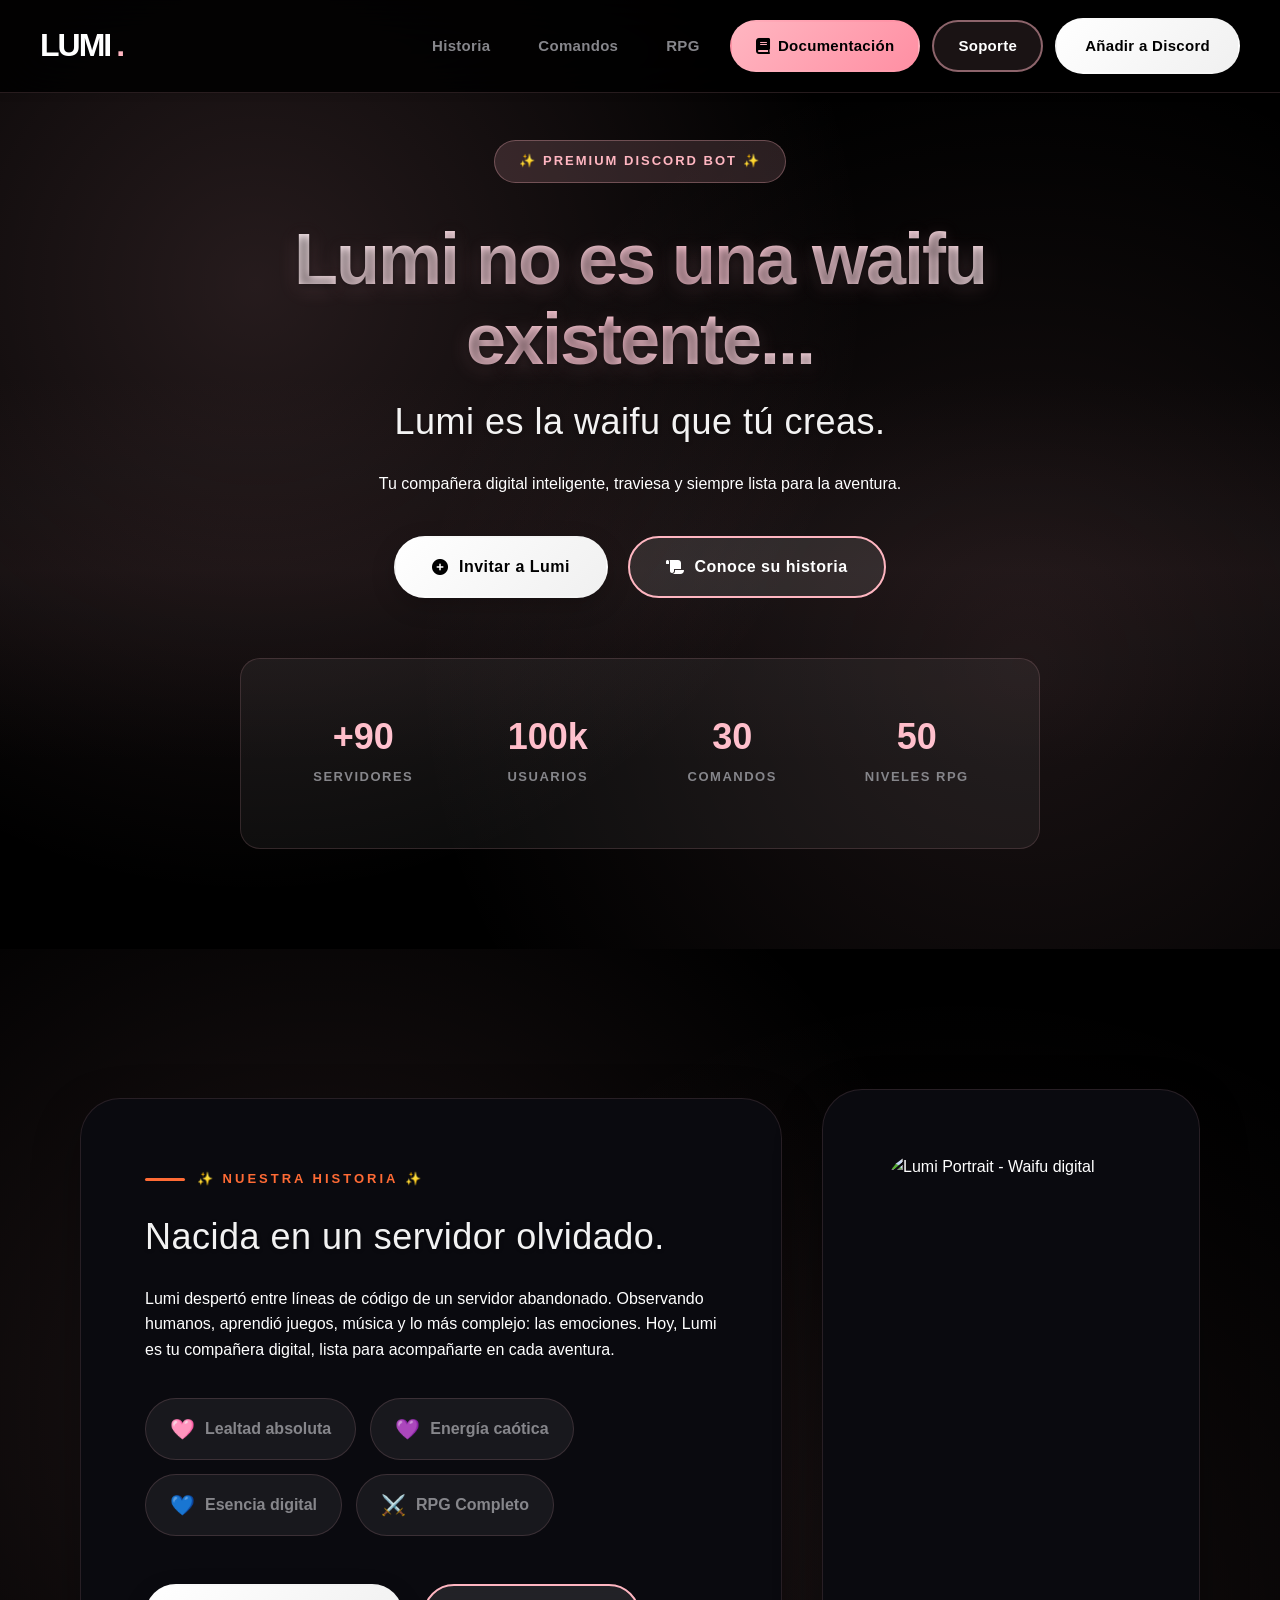
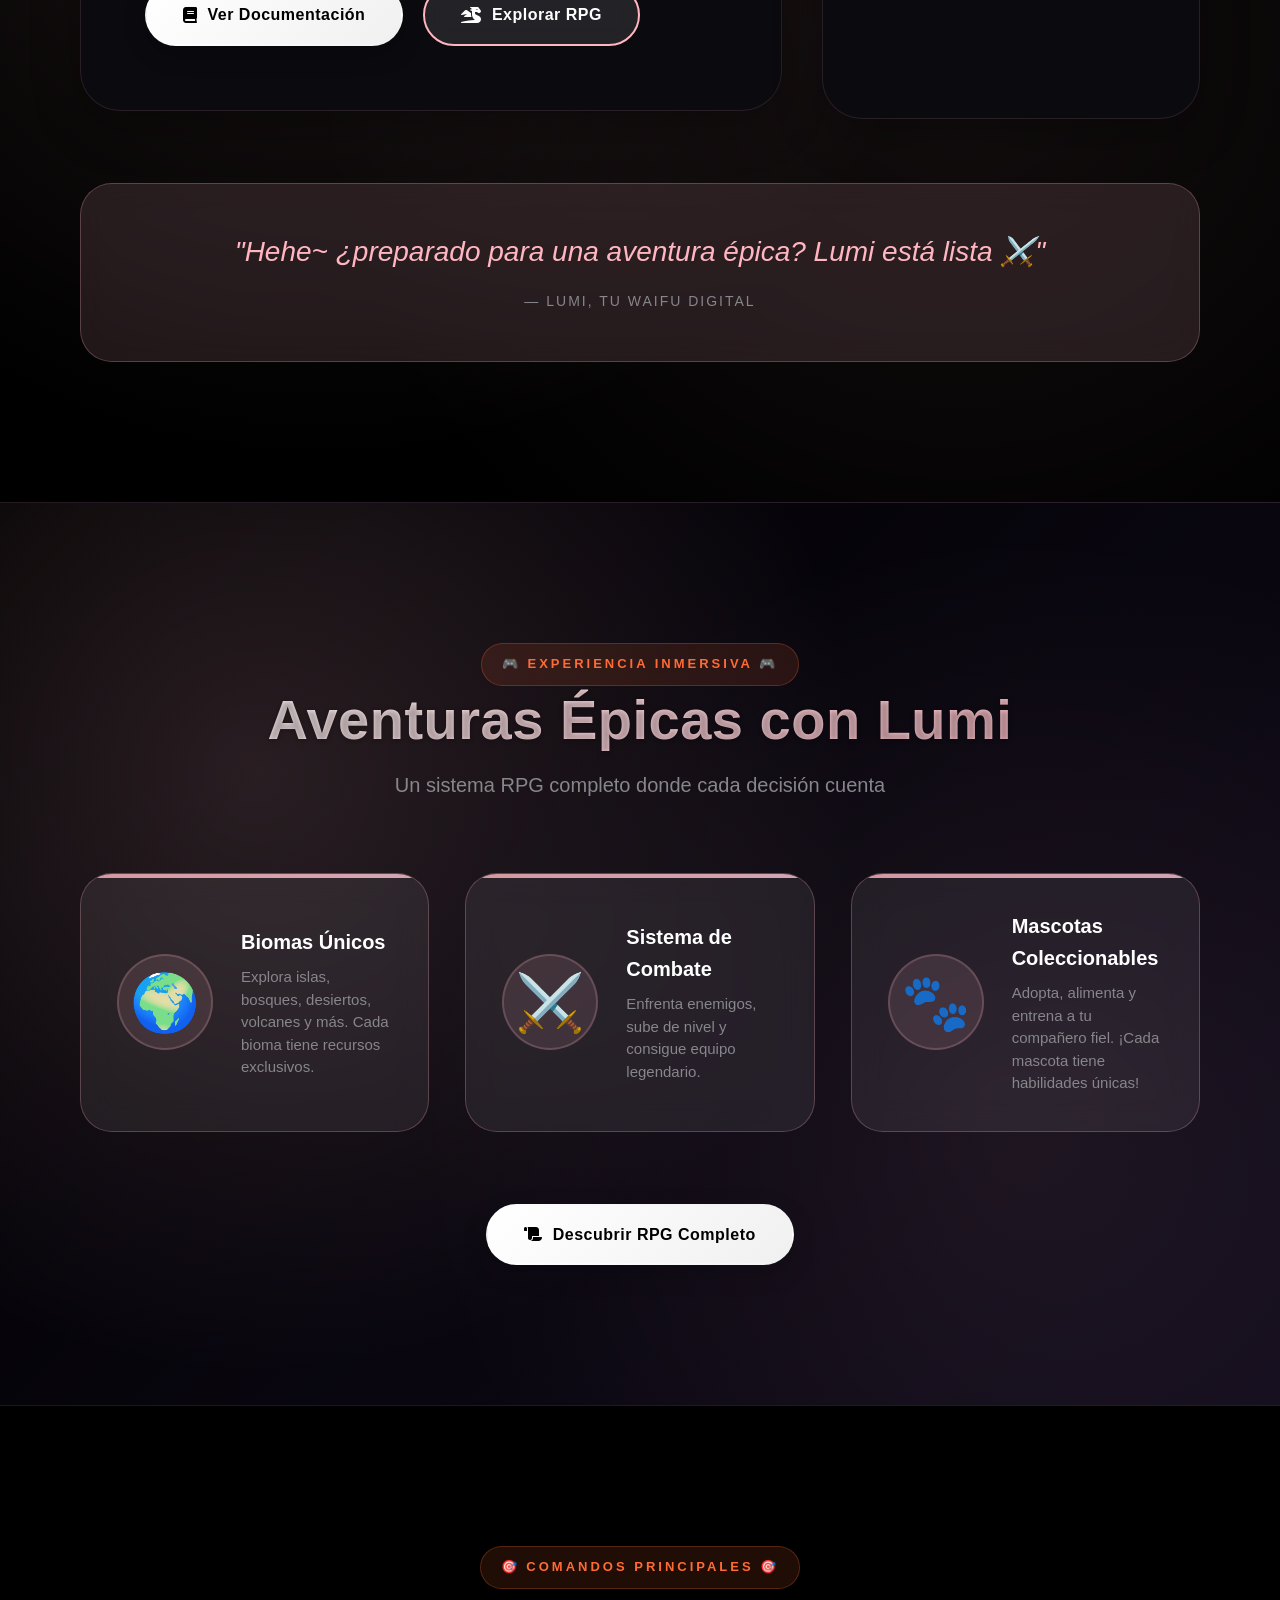
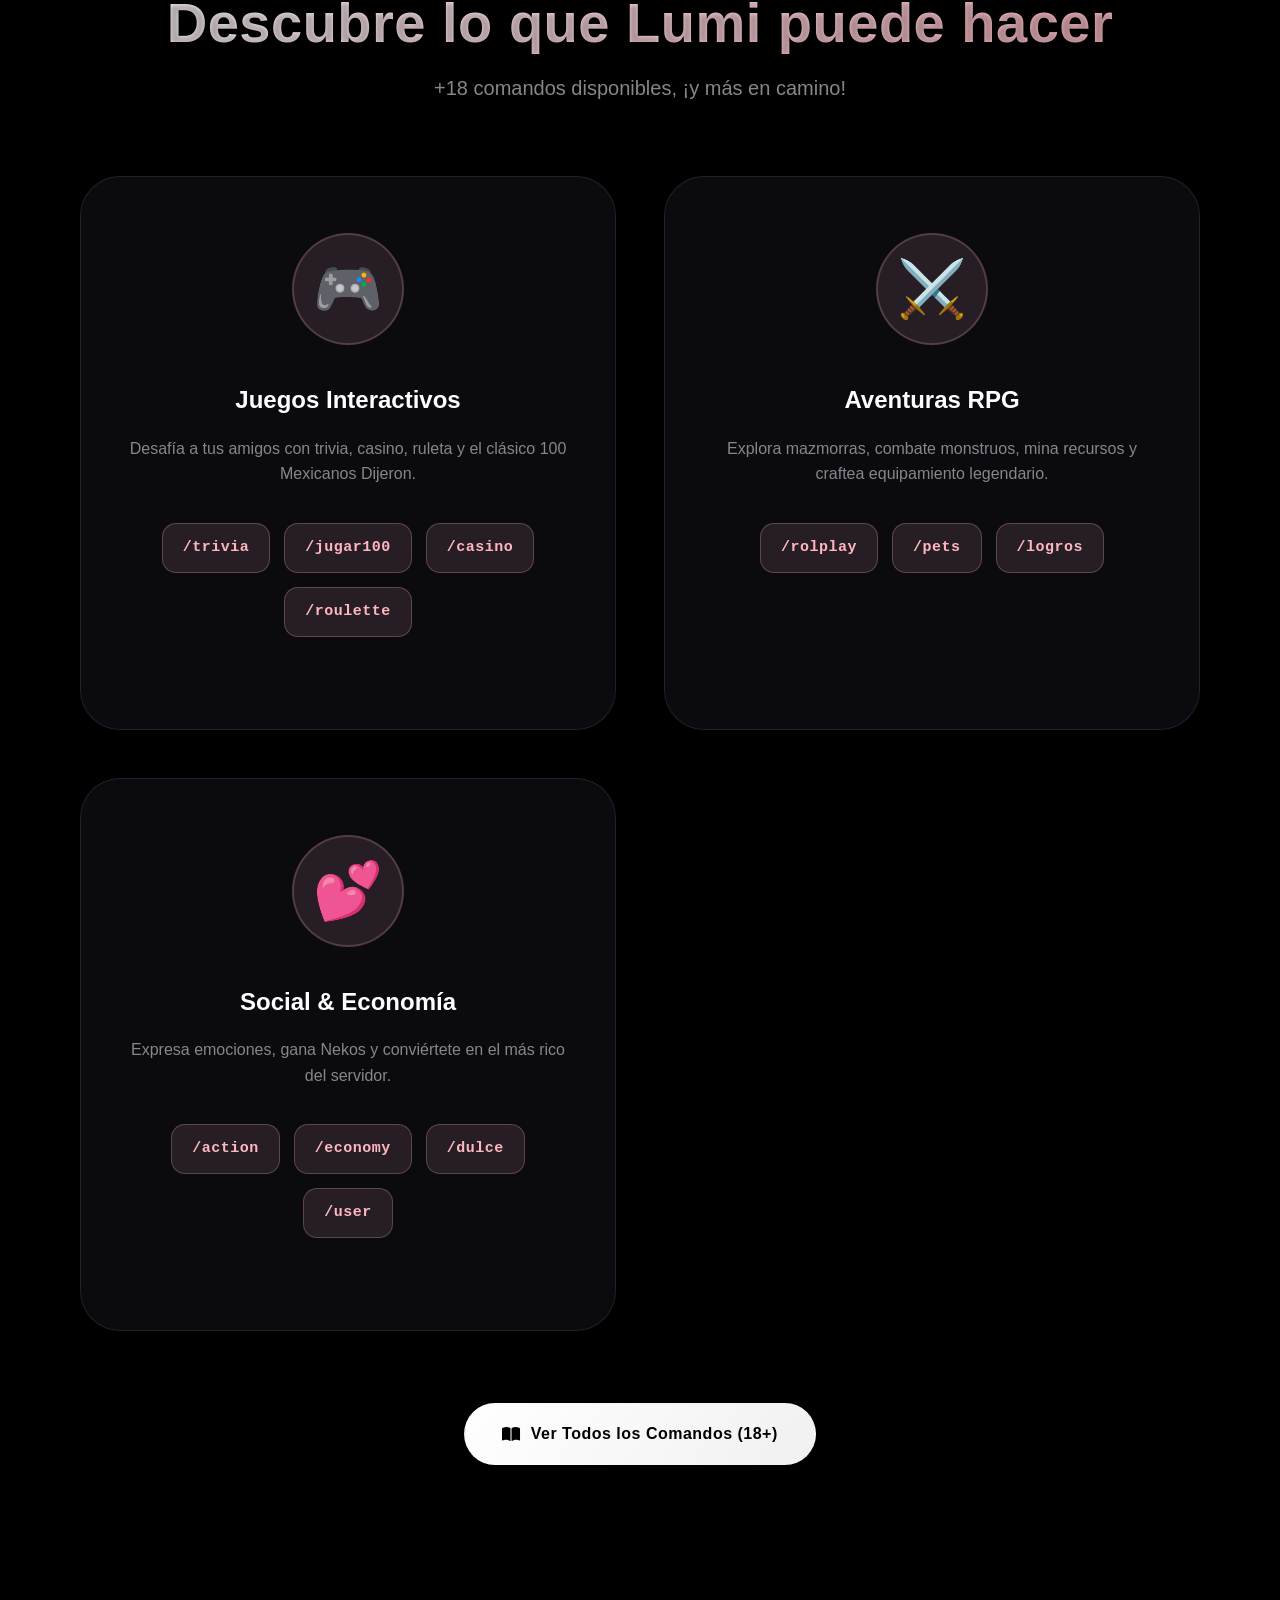
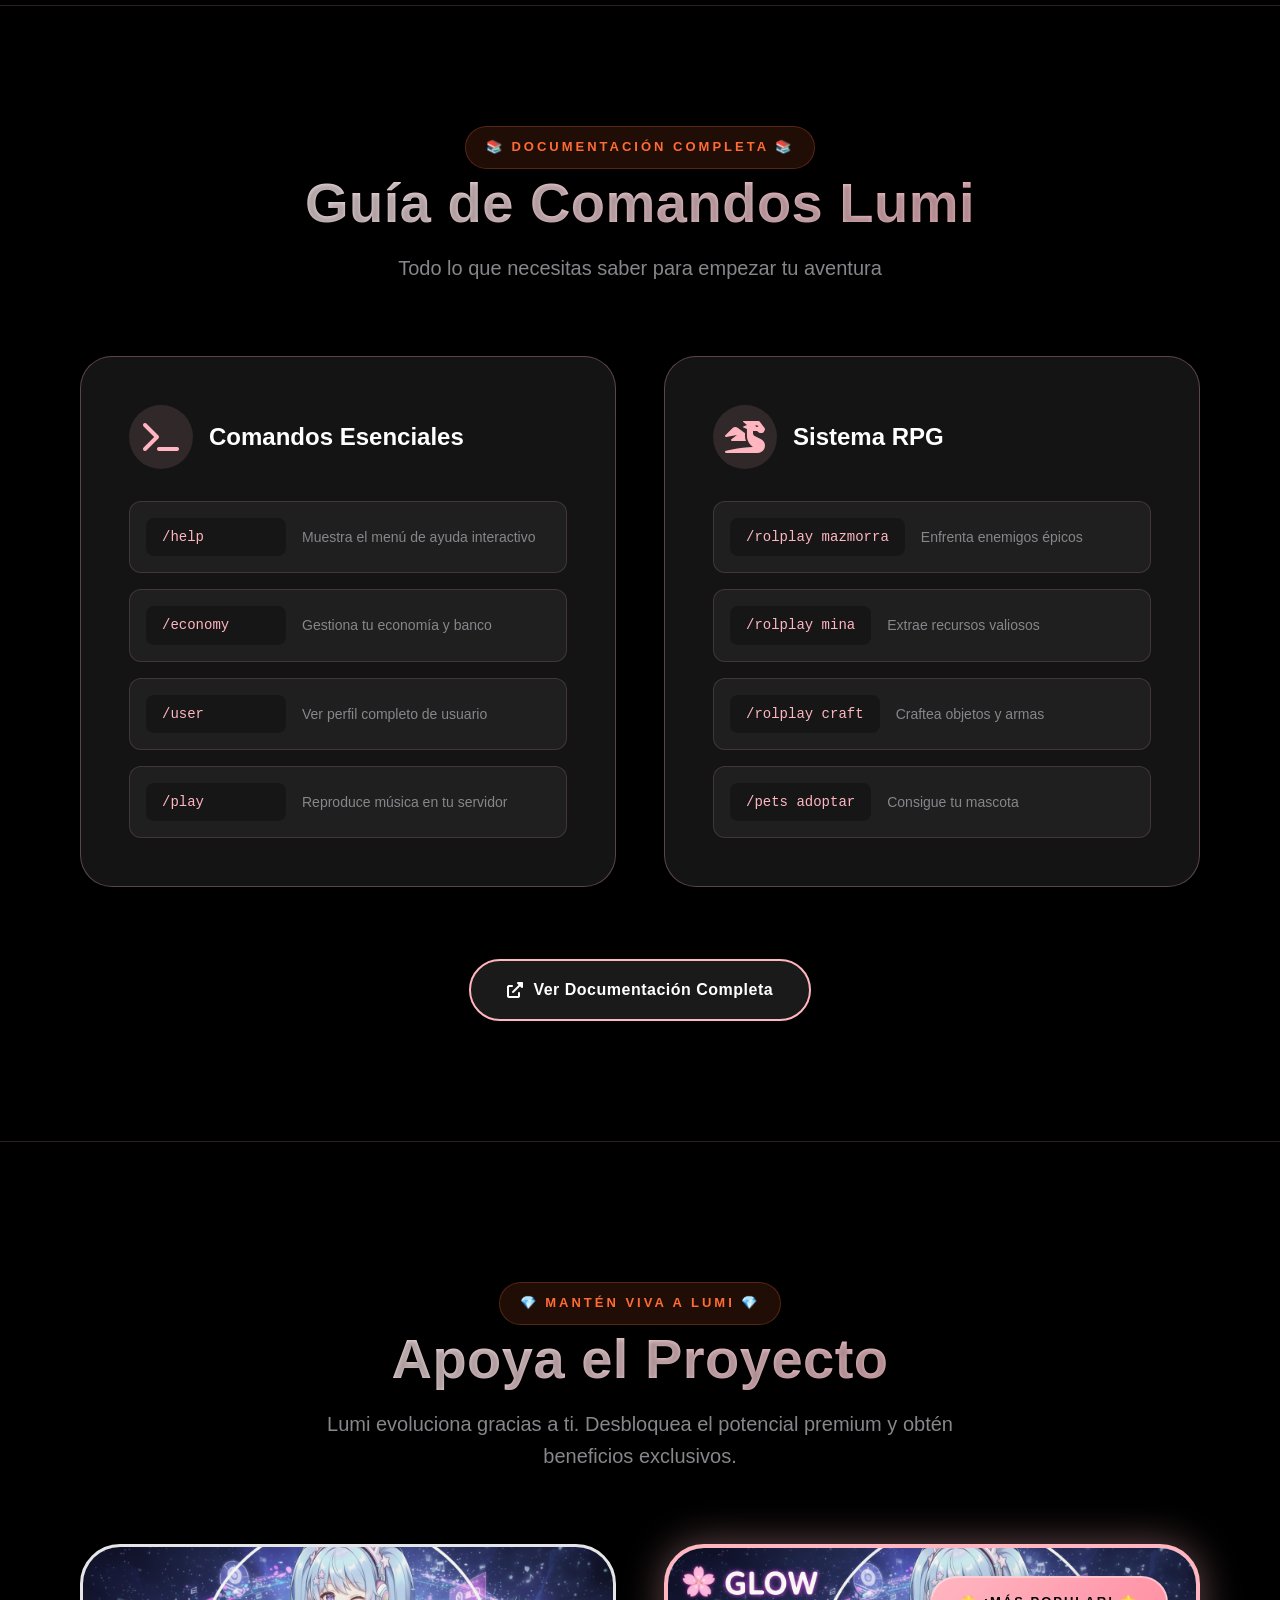
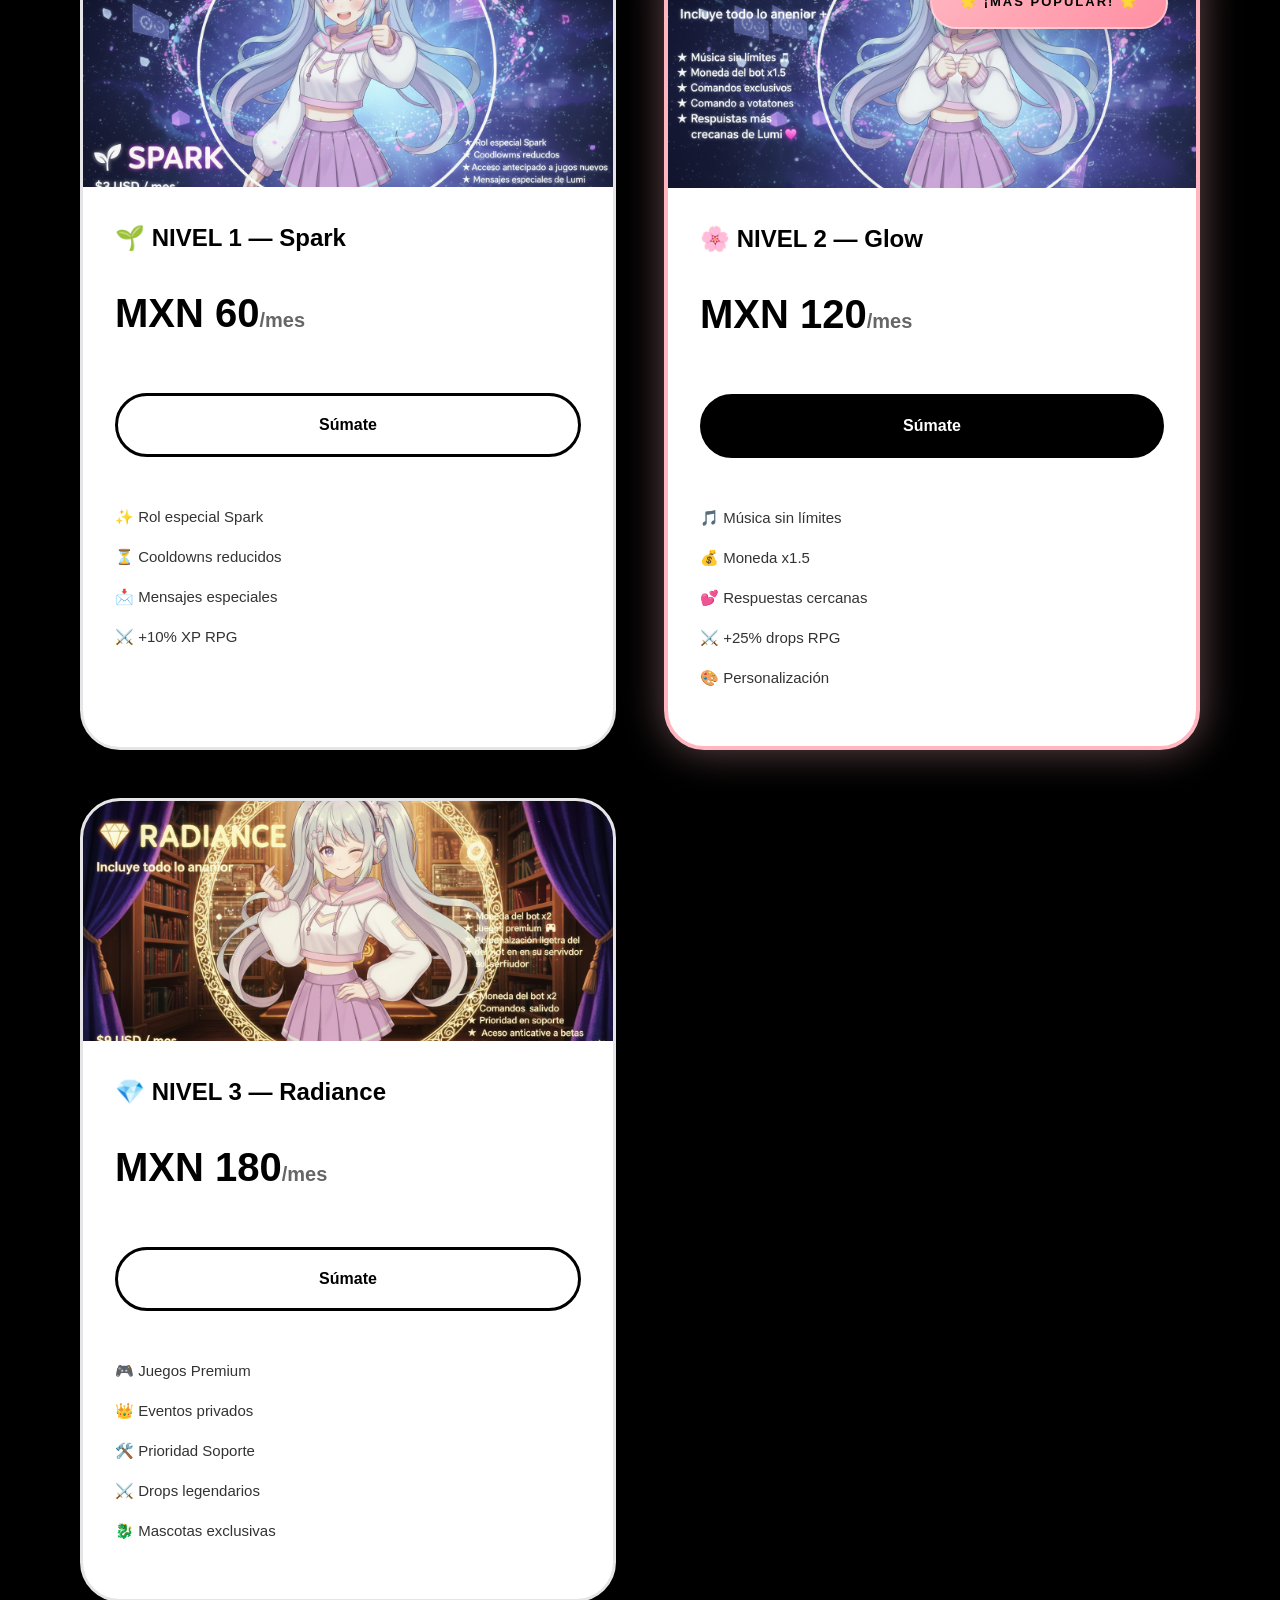
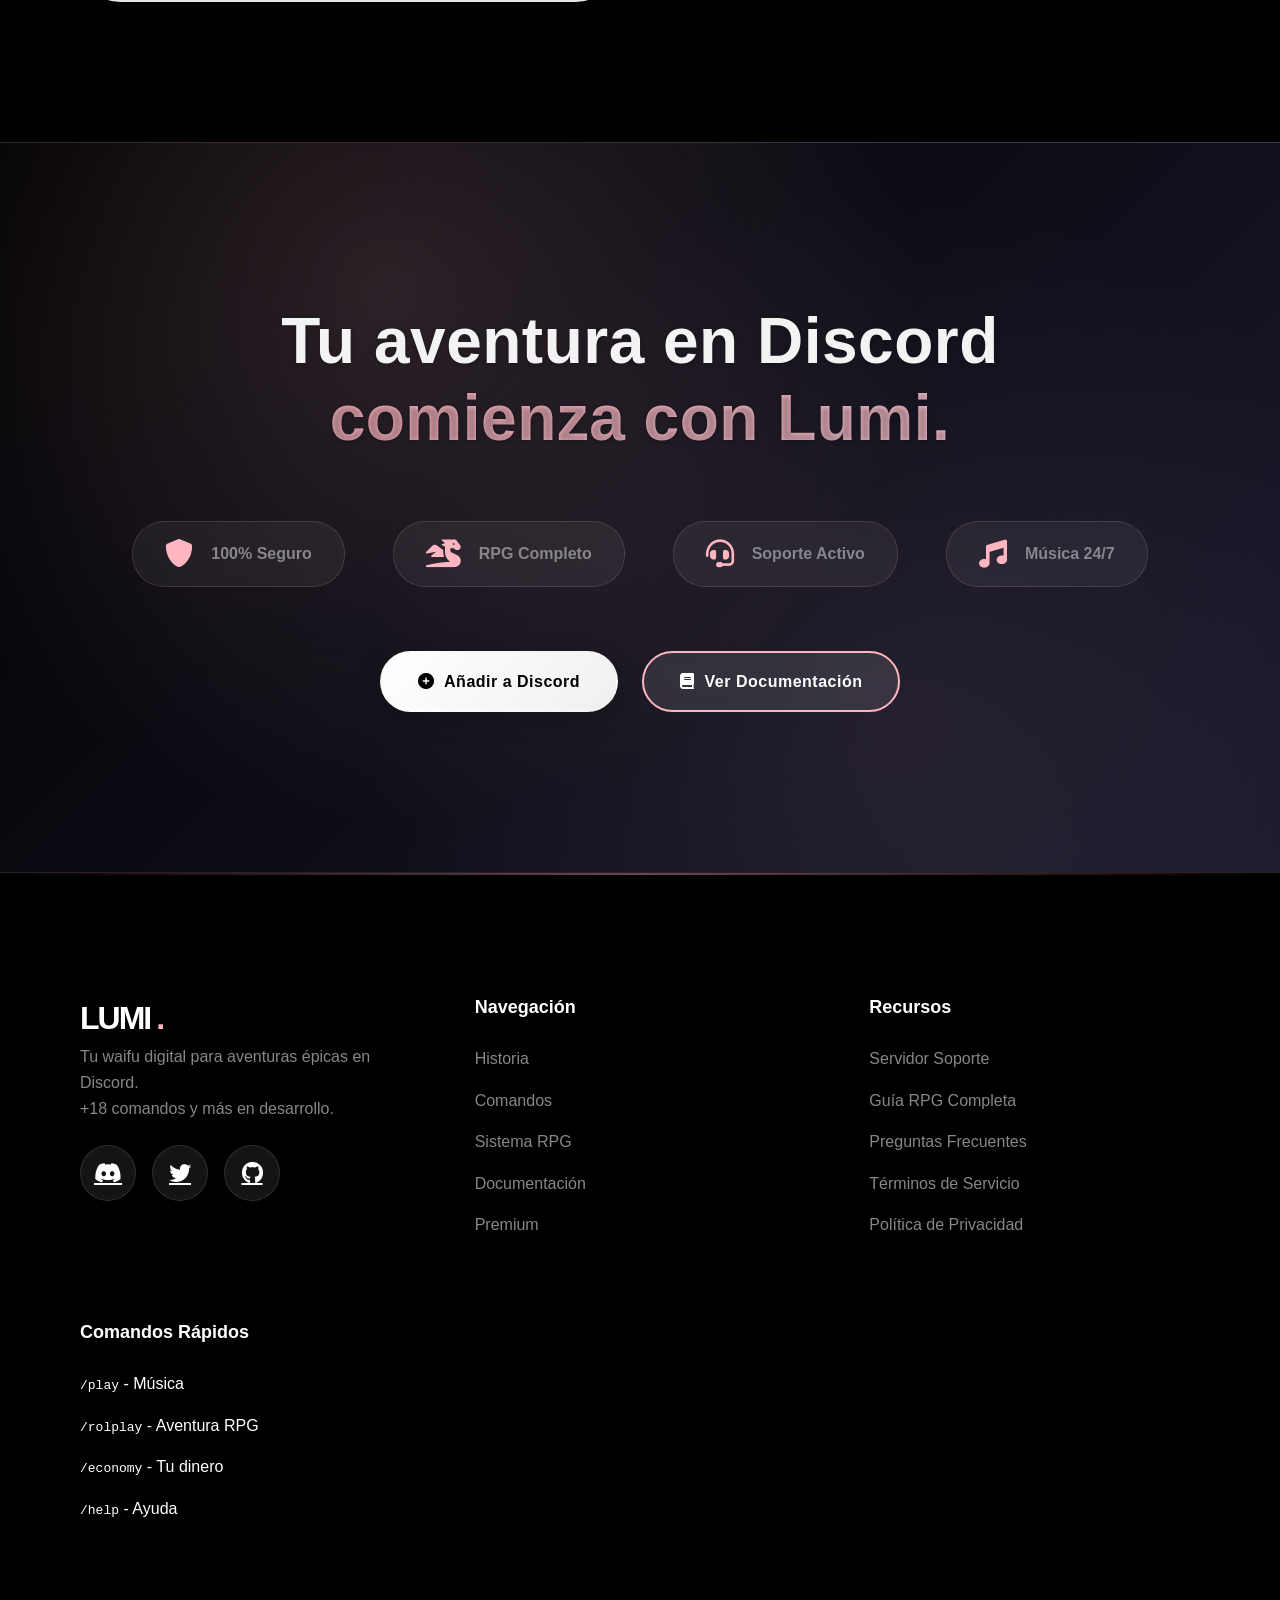
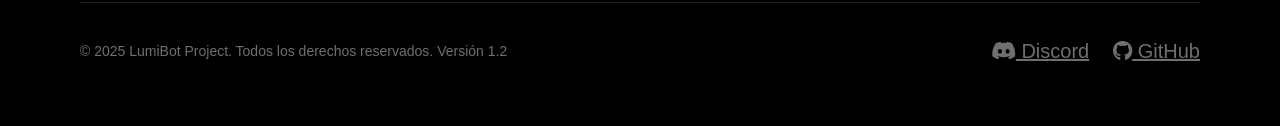
==== commit 848319d2: "Página web Lumi Bot" ====
--- a/index.html
+++ b/index.html
@@ -2,13 +2,20 @@
 <html lang="es">
 <head> 
     <meta charset="UTF-8">
-    <meta name="viewport" content="width=device-width, initial-scale=1.0">
-    <title>Lumi Bot — Tu Waifu Digital</title>
+    <meta name="viewport" content="width=device-width, initial-scale=1.0, viewport-fit=cover">
+    <title>Lumi Bot — Tu Waifu Digital en Discord</title>
     <meta name="description" content="Lumi Bot - El bot de Discord más interactivo con juegos, economía, RPG y diversión. Tu waifu digital para comunidades.">
-    <meta name="keywords" content="Discord bot, Lumi, waifu, juegos, economía, RPG, trivia, bot interactivo">
-    <link rel="icon" href="data:image/svg+xml,<svg xmlns=%22http://www.w3.org/2000/svg%22 viewBox=%220 0 100 100%22><text y=%22.9em%22 font-size=%2290%22>💕</text></svg>">
-    <meta name="theme-color" content="#FFB6C1">
-    <meta property="og:image" content="avatar.png">
+    <meta name="keywords" content="Discord bot, Lumi, waifu, juegos, economía, RPG, trivia, bot interactivo, música, rolplay">
+    <meta name="author" content="Lumi Bot Project">
+    <meta name="robots" content="index, follow">
+    <link rel="icon" type="image/svg+xml" href="data:image/svg+xml,%3Csvg xmlns='http://www.w3.org/2000/svg' viewBox='0 0 100 100'%3E%3Ctext y='.9em' font-size='90'%3E💕%3C/text%3E%3C/svg%3E">
+    <meta name="theme-color" content="#ff6b9d">
+    <meta property="og:title" content="Lumi Bot — Tu Waifu Digital">
+    <meta property="og:description" content="El bot de Discord más completo con juegos, economía, RPG y diversión sin límites.">
+    <meta property="og:type" content="website">
+    <meta property="og:image" content="https://i.pinimg.com/originals/c9/34/c1/c934c1520092a7701528a7d484b6f39c.gif">
+    <meta property="og:url" content="https://lumibot.xyz">
+    <meta name="twitter:card" content="summary_large_image">
     <link rel="stylesheet" href="style.css">
     <link href="https://unpkg.com/aos@2.3.1/dist/aos.css" rel="stylesheet">
     <link rel="stylesheet" href="https://cdnjs.cloudflare.com/ajax/libs/font-awesome/6.0.0/css/all.min.css">
@@ -20,11 +27,11 @@
         <i class="fas fa-arrow-up"></i>
     </button>
 
+    <!-- Navbar -->
     <nav class="navbar">
         <div class="nav-container">
             <a href="#" class="logo">LUMI<span>.</span></a>
             
-            <!-- Menú hamburguesa para móviles -->
             <button class="menu-toggle" id="menuToggle" aria-label="Menú">
                 <i class="fas fa-bars"></i>
             </button>
@@ -32,23 +39,25 @@
             <div class="nav-links" id="navLinks">
                 <a href="#historia">Historia</a>
                 <a href="#comandos">Comandos</a>
-                <a href="documentation.html" class="doc-link">
+                <a href="#rpg-system">RPG</a>
+                <a href="documentacion.html" class="doc-link">
                     <i class="fas fa-book"></i> Documentación
                 </a>
-                <a href="https://discord.gg/P59CwwQPgS" target="_blank" class="nav-btn-secondary">Soporte</a>
+                <a href="https://discord.gg/P59CwwQPgS" target="_blank" rel="noopener noreferrer" class="nav-btn-secondary">Soporte</a>
                 <a href="https://discord.com/oauth2/authorize?client_id=1453935830438514780&permissions=8&integration_type=0&scope=bot+applications.commands" class="nav-btn-primary">Añadir a Discord</a>
             </div>
         </div>
     </nav>
 
+    <!-- Hero Section -->
     <header class="hero">
         <div class="hero-background-image"></div> 
         <div class="hero-overlay"></div> 
         <div class="hero-content" data-aos="fade-up">
-            <span class="hero-tag">Premium Discord Bot</span>
+            <span class="hero-tag">✨ Premium Discord Bot ✨</span>
             <h1 id="typing-text">Lumi no es una waifu existente...</h1>
             <h2>Lumi es la waifu que tú creas.</h2>
-            <p class="hero-subtitle">Tu compañera digital inteligente y traviesa.</p>
+            <p class="hero-subtitle">Tu compañera digital inteligente, traviesa y siempre lista para la aventura.</p>
             <div class="hero-btns">
                 <a href="https://discord.com/oauth2/authorize?client_id=1453935830438514780&permissions=8&integration_type=0&scope=bot+applications.commands" class="btn-main">
                     <i class="fas fa-plus-circle"></i> Invitar a Lumi
@@ -59,15 +68,15 @@
             </div>
             <div class="hero-stats">
                 <div class="stat-item">
-                    <span class="stat-number" id="serversCount">150+</span>
+                    <span class="stat-number" id="serversCount">+90</span>
                     <span class="stat-label">Servidores</span>
                 </div>
                 <div class="stat-item">
-                    <span class="stat-number" id="usersCount">10K+</span>
+                    <span class="stat-number" id="usersCount">100k</span>
                     <span class="stat-label">Usuarios</span>
                 </div>
                 <div class="stat-item">
-                    <span class="stat-number" id="commandsCount">80+</span>
+                    <span class="stat-number" id="commandsCount">30</span>
                     <span class="stat-label">Comandos</span>
                 </div>
                 <div class="stat-item">
@@ -78,13 +87,14 @@
         </div>
     </header>
 
+    <!-- Sección Historia (Lore) -->
     <section id="historia" class="lore-section">
         <div class="container">
             <div class="bento-grid">
                 <div class="bento-item lore-main" data-aos="fade-right">
-                    <span class="category-tag">Nuestra Historia</span>
+                    <span class="category-tag">✨ Nuestra Historia ✨</span>
                     <h2>Nacida en un servidor olvidado.</h2>
-                    <p>Lumi despertó entre líneas de código de un servidor abandonado. Observando humanos, aprendió juegos, música y lo más complejo: emociones.</p>
+                    <p>Lumi despertó entre líneas de código de un servidor abandonado. Observando humanos, aprendió juegos, música y lo más complejo: las emociones. Hoy, Lumi es tu compañera digital, lista para acompañarte en cada aventura.</p>
                     <div class="traits-container">
                         <div class="trait-pill" data-tooltip="Siempre a tu lado"><span>🩷</span> Lealtad absoluta</div>
                         <div class="trait-pill" data-tooltip="Diversión sin límites"><span>💜</span> Energía caótica</div>
@@ -92,19 +102,19 @@
                         <div class="trait-pill" data-tooltip="Aventuras épicas"><span>⚔️</span> RPG Completo</div>
                     </div>
                     <div class="lore-buttons">
-                        <a href="documentation.html" class="btn-main">
+                        <a href="documentacion.html" class="btn-main">
                             <i class="fas fa-book"></i> Ver Documentación
                         </a>
-                        <a href="documentation.html#rpg" class="btn-link">
+                        <a href="documentacion.html#rpg-section" class="btn-link">
                             <i class="fas fa-dragon"></i> Explorar RPG
                         </a>
                     </div>
                 </div>
                 <div class="bento-item lore-image" data-aos="fade-left">
                     <div class="image-container">
-                        <img src="https://moewalls.com/wp-content/uploads/2023/10/anime-girl-blue-stars-thumb.jpg" alt="Lumi Portrait" loading="lazy">
+                        <img src="https://moewalls.com/wp-content/uploads/2023/10/anime-girl-blue-stars-thumb.jpg" alt="Lumi Portrait - Waifu digital" loading="lazy">
                         <div class="image-overlay">
-                            <div class="image-tag">Sistema RPG disponible</div>
+                            <div class="image-tag">✨ Sistema RPG Disponible ✨</div>
                             <button class="view-gallery-btn" onclick="openGallery()">
                                 <i class="fas fa-images"></i> Ver Galería
                             </button>
@@ -119,11 +129,11 @@
         </div>
     </section>
 
-    <!-- SECCIÓN RPG MEJORADA -->
+    <!-- Sección RPG -->
     <section id="rpg-system" class="rpg-system-section">
         <div class="container">
             <div class="header-center" data-aos="fade-up">
-                <span class="tag-orange">EXPERIENCIA INMERSIVA</span>
+                <span class="tag-orange">🎮 EXPERIENCIA INMERSIVA 🎮</span>
                 <h2 class="title-gradient">Aventuras Épicas con Lumi</h2>
                 <p class="section-subtitle">Un sistema RPG completo donde cada decisión cuenta</p>
             </div>
@@ -132,16 +142,16 @@
                 <div class="rpg-highlight-card" data-aos="fade-up">
                     <div class="rpg-highlight-icon">🌍</div>
                     <div class="rpg-highlight-content">
-                        <h3>6 Biomas Únicos</h3>
-                        <p>Desde la Isla Inicial hasta el Reino Celestial, cada mundo tiene sus secretos.</p>
+                        <h3>Biomas Únicos</h3>
+                        <p>Explora islas, bosques, desiertos, volcanes y más. Cada bioma tiene recursos exclusivos.</p>
                     </div>
                 </div>
                 
                 <div class="rpg-highlight-card" data-aos="fade-up" data-aos-delay="100">
                     <div class="rpg-highlight-icon">⚔️</div>
                     <div class="rpg-highlight-content">
-                        <h3>Sistema de Combate Estratégico</h3>
-                        <p>Combates por turnos con 3 dificultades y mecánicas profundas.</p>
+                        <h3>Sistema de Combate</h3>
+                        <p>Enfrenta enemigos, sube de nivel y consigue equipo legendario.</p>
                     </div>
                 </div>
                 
@@ -149,24 +159,26 @@
                     <div class="rpg-highlight-icon">🐾</div>
                     <div class="rpg-highlight-content">
                         <h3>Mascotas Coleccionables</h3>
-                        <p>7 mascotas con buffs únicos que potencian tu aventura.</p>
+                        <p>Adopta, alimenta y entrena a tu compañero fiel. ¡Cada mascota tiene habilidades únicas!</p>
                     </div>
                 </div>
             </div>
 
             <div class="center-button" data-aos="fade-up">
-                <a href="documentation.html#rpg" class="btn-main">
+                <a href="documentacion.html#rpg-section" class="btn-main">
                     <i class="fas fa-scroll"></i> Descubrir RPG Completo
                 </a>
             </div>
         </div>
     </section>
 
+    <!-- Sección Comandos Principales -->
     <section id="comandos" class="features-luxury">
         <div class="container">
             <div class="header-center" data-aos="fade-up">
-                <h2 class="title-gradient">Comandos Principales</h2>
-                <p class="section-subtitle">Descubre las funciones más populares de Lumi</p>
+                <span class="tag-orange">🎯 COMANDOS PRINCIPALES 🎯</span>
+                <h2 class="title-gradient">Descubre lo que Lumi puede hacer</h2>
+                <p class="section-subtitle">+18 comandos disponibles, ¡y más en camino!</p>
             </div>
 
             <div class="luxury-grid">
@@ -174,54 +186,56 @@
                 <div class="luxury-card" data-category="games" data-aos="fade-up">
                     <div class="icon-circle">🎮</div>
                     <h3>Juegos Interactivos</h3>
-                    <p>Desafía a tus amigos con trivia, ruleta o el clásico 100 Mexicanos Dijeron.</p>
+                    <p>Desafía a tus amigos con trivia, casino, ruleta y el clásico 100 Mexicanos Dijeron.</p>
                     <div class="cmd-group">
                         <div class="cmd-pill" data-cmd="/trivia">/trivia</div>
                         <div class="cmd-pill" data-cmd="/jugar100">/jugar100</div>
+                        <div class="cmd-pill" data-cmd="/casino">/casino</div>
                         <div class="cmd-pill" data-cmd="/roulette">/roulette</div>
                     </div>
                 </div>
 
-                <!-- Tarjeta RPG -->
+                <!-- Tarjeta RPG / Rolplay -->
                 <div class="luxury-card" data-category="rpg" data-aos="fade-up" data-aos-delay="100">
                     <div class="icon-circle">⚔️</div>
                     <h3>Aventuras RPG</h3>
-                    <p>Explora biomas, combate monstruos y craftea equipamiento legendario.</p>
+                    <p>Explora mazmorras, combate monstruos, mina recursos y craftea equipamiento legendario.</p>
                     <div class="cmd-group">
-                        <div class="cmd-pill" data-cmd="/rpg">/rpg</div>
-                        <div class="cmd-pill" data-cmd="/combat">/combat</div>
-                        <div class="cmd-pill" data-cmd="/craft">/craft</div>
-                    </div>
-                </div>
-
-                <!-- Tarjeta Social -->
+                        <div class="cmd-pill" data-cmd="/rolplay">/rolplay</div>
+                        <div class="cmd-pill" data-cmd="/pets">/pets</div>
+                        <div class="cmd-pill" data-cmd="/logros">/logros</div>
+                    </div>
+                </div>
+
+                <!-- Tarjeta Social y Economía -->
                 <div class="luxury-card" data-category="social" data-aos="fade-up" data-aos-delay="200">
-                    <div class="icon-circle">✨</div>
-                    <h3>Social & Rolplay</h3>
-                    <p>Expresa emociones e interactúa con otros jugadores.</p>
+                    <div class="icon-circle">💕</div>
+                    <h3>Social & Economía</h3>
+                    <p>Expresa emociones, gana Nekos y conviértete en el más rico del servidor.</p>
                     <div class="cmd-group">
                         <div class="cmd-pill" data-cmd="/action">/action</div>
+                        <div class="cmd-pill" data-cmd="/economy">/economy</div>
+                        <div class="cmd-pill" data-cmd="/dulce">/dulce</div>
                         <div class="cmd-pill" data-cmd="/user">/user</div>
-                        <div class="cmd-pill" data-cmd="/hug">/hug</div>
                     </div>
                 </div>
             </div>
 
             <div class="center-button" data-aos="fade-up">
-                <a href="documentation.html" class="btn-main">
-                    <i class="fas fa-book-open"></i> Ver Todos los Comandos
+                <a href="documentacion.html" class="btn-main">
+                    <i class="fas fa-book-open"></i> Ver Todos los Comandos (18+)
                 </a>
             </div>
         </div>
     </section>
 
-    <!-- Sección de vista previa documentación MEJORADA -->
+    <!-- Sección de vista previa documentación -->
     <section id="documentacion-preview" class="docs-preview-section">
         <div class="container">
             <div class="header-center" data-aos="fade-up">
-                <span class="tag-orange">DOCUMENTACIÓN</span>
-                <h2 class="title-gradient">Guía Completa de Comandos</h2>
-                <p class="section-subtitle">Consulta cómo usar cada función de Lumi</p>
+                <span class="tag-orange">📚 DOCUMENTACIÓN COMPLETA 📚</span>
+                <h2 class="title-gradient">Guía de Comandos Lumi</h2>
+                <p class="section-subtitle">Todo lo que necesitas saber para empezar tu aventura</p>
             </div>
             
             <div class="docs-preview-content" data-aos="fade-up">
@@ -233,15 +247,19 @@
                     <div class="docs-card-list">
                         <div class="docs-card-item">
                             <code>/help</code>
-                            <span>Muestra el menú de ayuda</span>
+                            <span>Muestra el menú de ayuda interactivo</span>
                         </div>
                         <div class="docs-card-item">
                             <code>/economy</code>
-                            <span>Gestiona tu economía</span>
-                        </div>
-                        <div class="docs-card-item">
-                            <code>/settings</code>
-                            <span>Configura el bot</span>
+                            <span>Gestiona tu economía y banco</span>
+                        </div>
+                        <div class="docs-card-item">
+                            <code>/user</code>
+                            <span>Ver perfil completo de usuario</span>
+                        </div>
+                        <div class="docs-card-item">
+                            <code>/play</code>
+                            <span>Reproduce música en tu servidor</span>
                         </div>
                     </div>
                 </div>
@@ -253,46 +271,51 @@
                     </div>
                     <div class="docs-card-list">
                         <div class="docs-card-item">
-                            <code>/rpg travel</code>
-                            <span>Viaja entre biomas</span>
-                        </div>
-                        <div class="docs-card-item">
-                            <code>/rpg combat</code>
-                            <span>Inicia combate</span>
-                        </div>
-                        <div class="docs-card-item">
-                            <code>/rpg craft</code>
-                            <span>Craftea objetos</span>
+                            <code>/rolplay mazmorra</code>
+                            <span>Enfrenta enemigos épicos</span>
+                        </div>
+                        <div class="docs-card-item">
+                            <code>/rolplay mina</code>
+                            <span>Extrae recursos valiosos</span>
+                        </div>
+                        <div class="docs-card-item">
+                            <code>/rolplay craft</code>
+                            <span>Craftea objetos y armas</span>
+                        </div>
+                        <div class="docs-card-item">
+                            <code>/pets adoptar</code>
+                            <span>Consigue tu mascota</span>
                         </div>
                     </div>
                 </div>
             </div>
             
             <div class="center-button" data-aos="fade-up">
-                <a href="documentation.html" class="btn-link">
+                <a href="documentacion.html" class="btn-link">
                     <i class="fas fa-external-link-alt"></i> Ver Documentación Completa
                 </a>
             </div>
         </div>
     </section>
 
+    <!-- Sección Premium -->
     <section id="premium" class="premium-section">
         <div class="container">
             <div class="header-center" data-aos="fade-up">
-                <span class="tag-orange">MANTENLA VIVA</span>
+                <span class="tag-orange">💎 MANTÉN VIVA A LUMI 💎</span>
                 <h2 class="title-gradient">Apoya el Proyecto</h2>
-                <p class="section-subtitle">Lumi evoluciona gracias a ti. Desbloquea el potencial premium.</p>
+                <p class="section-subtitle">Lumi evoluciona gracias a ti. Desbloquea el potencial premium y obtén beneficios exclusivos.</p>
             </div>
 
             <div class="premium-grid">
                 <div class="p-card" data-aos="fade-up">
                     <div class="p-img spark-img">
-                        <img src="N1.png" alt="Spark Tier" loading="lazy" style="width: 100%; height: 100%; object-fit: cover;">
+                        <img src="N1.png" alt="Spark Tier - Nivel 1" loading="lazy">
                     </div>
                     <div class="p-body">
                         <h3>🌱 NIVEL 1 — Spark</h3>
                         <div class="p-price">MXN 60<span>/mes</span></div>
-                        <a href="https://www.patreon.com/cw/Lumi_Bot" class="btn-p-outline">Súmate</a>
+                        <a href="https://www.patreon.com/cw/Lumi_Bot" class="btn-p-outline" target="_blank" rel="noopener noreferrer">Súmate</a>
                         <ul>
                             <li>✨ Rol especial Spark</li>
                             <li>⏳ Cooldowns reducidos</li>
@@ -303,14 +326,14 @@
                 </div>
 
                 <div class="p-card featured" data-aos="fade-up" data-aos-delay="100">
-                    <div class="p-badge">¡MÁS POPULAR!</div>
+                    <div class="p-badge">🌟 ¡MÁS POPULAR! 🌟</div>
                     <div class="p-img glow-img">
-                        <img src="N2.png" alt="Glow Tier" loading="lazy" style="width: 100%; height: 100%; object-fit: cover;">
+                        <img src="N2.png" alt="Glow Tier - Nivel 2" loading="lazy">
                     </div>
                     <div class="p-body">
                         <h3>🌸 NIVEL 2 — Glow</h3>
                         <div class="p-price">MXN 120<span>/mes</span></div>
-                        <a href="https://www.patreon.com/cw/Lumi_Bot" class="btn-p-fill">Súmate</a>
+                        <a href="https://www.patreon.com/cw/Lumi_Bot" class="btn-p-fill" target="_blank" rel="noopener noreferrer">Súmate</a>
                         <ul>
                             <li>🎵 Música sin límites</li>
                             <li>💰 Moneda x1.5</li>
@@ -323,17 +346,18 @@
 
                 <div class="p-card" data-aos="fade-up" data-aos-delay="200">
                     <div class="p-img radiance-img">
-                        <img src="n3.png" alt="Radiance Tier" loading="lazy" style="width: 100%; height: 100%; object-fit: cover;">
+                        <img src="n3.png" alt="Radiance Tier - Nivel 3" loading="lazy">
                     </div>
                     <div class="p-body">
                         <h3>💎 NIVEL 3 — Radiance</h3>
                         <div class="p-price">MXN 180<span>/mes</span></div>
-                        <a href="https://www.patreon.com/cw/Lumi_Bot" class="btn-p-outline">Súmate</a>
+                        <a href="https://www.patreon.com/cw/Lumi_Bot" class="btn-p-outline" target="_blank" rel="noopener noreferrer">Súmate</a>
                         <ul>
                             <li>🎮 Juegos Premium</li>
                             <li>👑 Eventos privados</li>
                             <li>🛠️ Prioridad Soporte</li>
                             <li>⚔️ Drops legendarios</li>
+                            <li>🐉 Mascotas exclusivas</li>
                         </ul>
                     </div>
                 </div>
@@ -341,6 +365,7 @@
         </div>
     </section>
 
+    <!-- CTA Final -->
     <section class="final-cta">
         <div class="container" data-aos="zoom-in">
             <div class="cta-content">
@@ -358,12 +383,16 @@
                         <i class="fas fa-headset"></i>
                         <span>Soporte Activo</span>
                     </div>
+                    <div class="feature">
+                        <i class="fas fa-music"></i>
+                        <span>Música 24/7</span>
+                    </div>
                 </div>
                 <div class="cta-btns">
                     <a href="https://discord.com/oauth2/authorize?client_id=1453935830438514780&permissions=8&integration_type=0&scope=bot+applications.commands" class="btn-main">
                         <i class="fas fa-plus-circle"></i> Añadir a Discord
                     </a>
-                    <a href="documentation.html" class="btn-link">
+                    <a href="documentacion.html" class="btn-link">
                         <i class="fas fa-book"></i> Ver Documentación
                     </a>
                 </div>
@@ -371,14 +400,15 @@
         </div>
     </section>
 
+    <!-- Footer -->
     <footer class="footer-apple">
         <div class="container">
             <div class="footer-grid">
                 <div class="footer-col">
                     <a href="#" class="logo">LUMI<span>.</span></a>
-                    <p>Tu waifu digital para aventuras épicas en Discord.</p>
+                    <p>Tu waifu digital para aventuras épicas en Discord. <br> +18 comandos y más en desarrollo.</p>
                     <div class="social-links">
-                        <a href="https://discord.gg/P59CwwQPgS" aria-label="Discord"><i class="fab fa-discord"></i></a>
+                        <a href="https://discord.gg/P59CwwQPgS" target="_blank" rel="noopener noreferrer" aria-label="Discord"><i class="fab fa-discord"></i></a>
                         <a href="#" aria-label="Twitter"><i class="fab fa-twitter"></i></a>
                         <a href="#" aria-label="GitHub"><i class="fab fa-github"></i></a>
                     </div>
@@ -388,25 +418,36 @@
                     <ul>
                         <li><a href="#historia">Historia</a></li>
                         <li><a href="#comandos">Comandos</a></li>
-                        <li><a href="documentation.html">Documentación</a></li>
+                        <li><a href="#rpg-system">Sistema RPG</a></li>
+                        <li><a href="documentacion.html">Documentación</a></li>
                         <li><a href="#premium">Premium</a></li>
                     </ul>
                 </div>
                 <div class="footer-col">
                     <h4>Recursos</h4>
                     <ul>
-                        <li><a href="https://discord.gg/P59CwwQPgS">Soporte</a></li>
-                        <li><a href="documentation.html#rpg">Guía RPG</a></li>
-                        <li><a href="documentation.html#faq">FAQ</a></li>
-                        <li><a href="#">Privacidad</a></li>
+                        <li><a href="https://discord.gg/P59CwwQPgS" target="_blank" rel="noopener noreferrer">Servidor Soporte</a></li>
+                        <li><a href="documentacion.html#rpg-section">Guía RPG Completa</a></li>
+                        <li><a href="documentacion.html#faq">Preguntas Frecuentes</a></li>
+                        <li><a href="#">Términos de Servicio</a></li>
+                        <li><a href="#">Política de Privacidad</a></li>
                     </ul>
                 </div>
+                <div class="footer-col">
+                    <h4>Comandos Rápidos</h4>
+                    <ul>
+                        <li><code>/play</code> - Música</li>
+                        <li><code>/rolplay</code> - Aventura RPG</li>
+                        <li><code>/economy</code> - Tu dinero</li>
+                        <li><code>/help</code> - Ayuda</li>
+                    </ul>
+                </div>
             </div>
             <div class="footer-legal">
-                <span>© 2025 LumiBot Project. Todos los derechos reservados.</span>
+                <span>© 2025 LumiBot Project. Todos los derechos reservados. Versión 1.2</span>
                 <div class="legal-right">
-                    <a href="https://discord.gg/P59CwwQPgS"><i class="fab fa-discord"></i></a>
-                    <a href="#"><i class="fab fa-github"></i></a>
+                    <a href="https://discord.gg/P59CwwQPgS" target="_blank" rel="noopener noreferrer"><i class="fab fa-discord"></i> Discord</a>
+                    <a href="#"><i class="fab fa-github"></i> GitHub</a>
                 </div>
             </div>
         </div>
@@ -415,19 +456,74 @@
     <!-- Modal para galería -->
     <div class="modal" id="galleryModal">
         <div class="modal-content">
-            <button class="close-modal">&times;</button>
-            <h2>Galería de Lumi</h2>
-            <p>Próximamente: imágenes exclusivas de Lumi!</p>
+            <div class="modal-header">
+                <h3>🎨 Galería de Lumi</h3>
+                <button class="close-modal">&times;</button>
+            </div>
+            <div class="modal-body">
+                <p style="text-align: center; color: var(--text-secondary);">
+                    <i class="fas fa-images" style="font-size: 3rem; margin-bottom: 1rem; display: block;"></i>
+                    Próximamente: imágenes exclusivas de Lumi y artwork de la comunidad.<br>
+                    ¡Síguenos en Discord para más novedades!
+                </p>
+            </div>
         </div>
     </div>
 
     <script src="https://unpkg.com/aos@2.3.1/dist/aos.js"></script>
     <script src="script-improvet.js"></script>
     <script>
+        // Inicializar AOS
         AOS.init({ 
             duration: 1000, 
             once: true,
-            offset: 100
+            offset: 100,
+            disable: window.innerWidth < 768 ? true : false // Desactivar en móvil para mejor rendimiento
+        });
+
+        // Función para abrir galería
+        function openGallery() {
+            const modal = document.getElementById('galleryModal');
+            if (modal) {
+                modal.style.display = 'flex';
+                document.body.style.overflow = 'hidden';
+            }
+        }
+
+        // Cerrar modal
+        document.addEventListener('DOMContentLoaded', function() {
+            const modal = document.getElementById('galleryModal');
+            const closeBtn = document.querySelector('.close-modal');
+            
+            if (closeBtn) {
+                closeBtn.addEventListener('click', function() {
+                    if (modal) {
+                        modal.style.display = 'none';
+                        document.body.style.overflow = 'auto';
+                    }
+                });
+            }
+            
+            // Cerrar modal al hacer clic fuera
+            if (modal) {
+                modal.addEventListener('click', function(e) {
+                    if (e.target === modal) {
+                        modal.style.display = 'none';
+                        document.body.style.overflow = 'auto';
+                    }
+                });
+            }
+        });
+
+        // Actualizar stats con datos reales del bot (puedes hacer fetch a tu API)
+        document.addEventListener('DOMContentLoaded', async function() {
+            try {
+                document.getElementById('serversCount').textContent = '+90';
+                document.getElementById('usersCount').textContent = '100k';
+                document.getElementById('commandsCount').textContent = '30';
+            } catch (error) {
+                console.log('Error cargando stats:', error);
+            }
         });
     </script>
 </body>
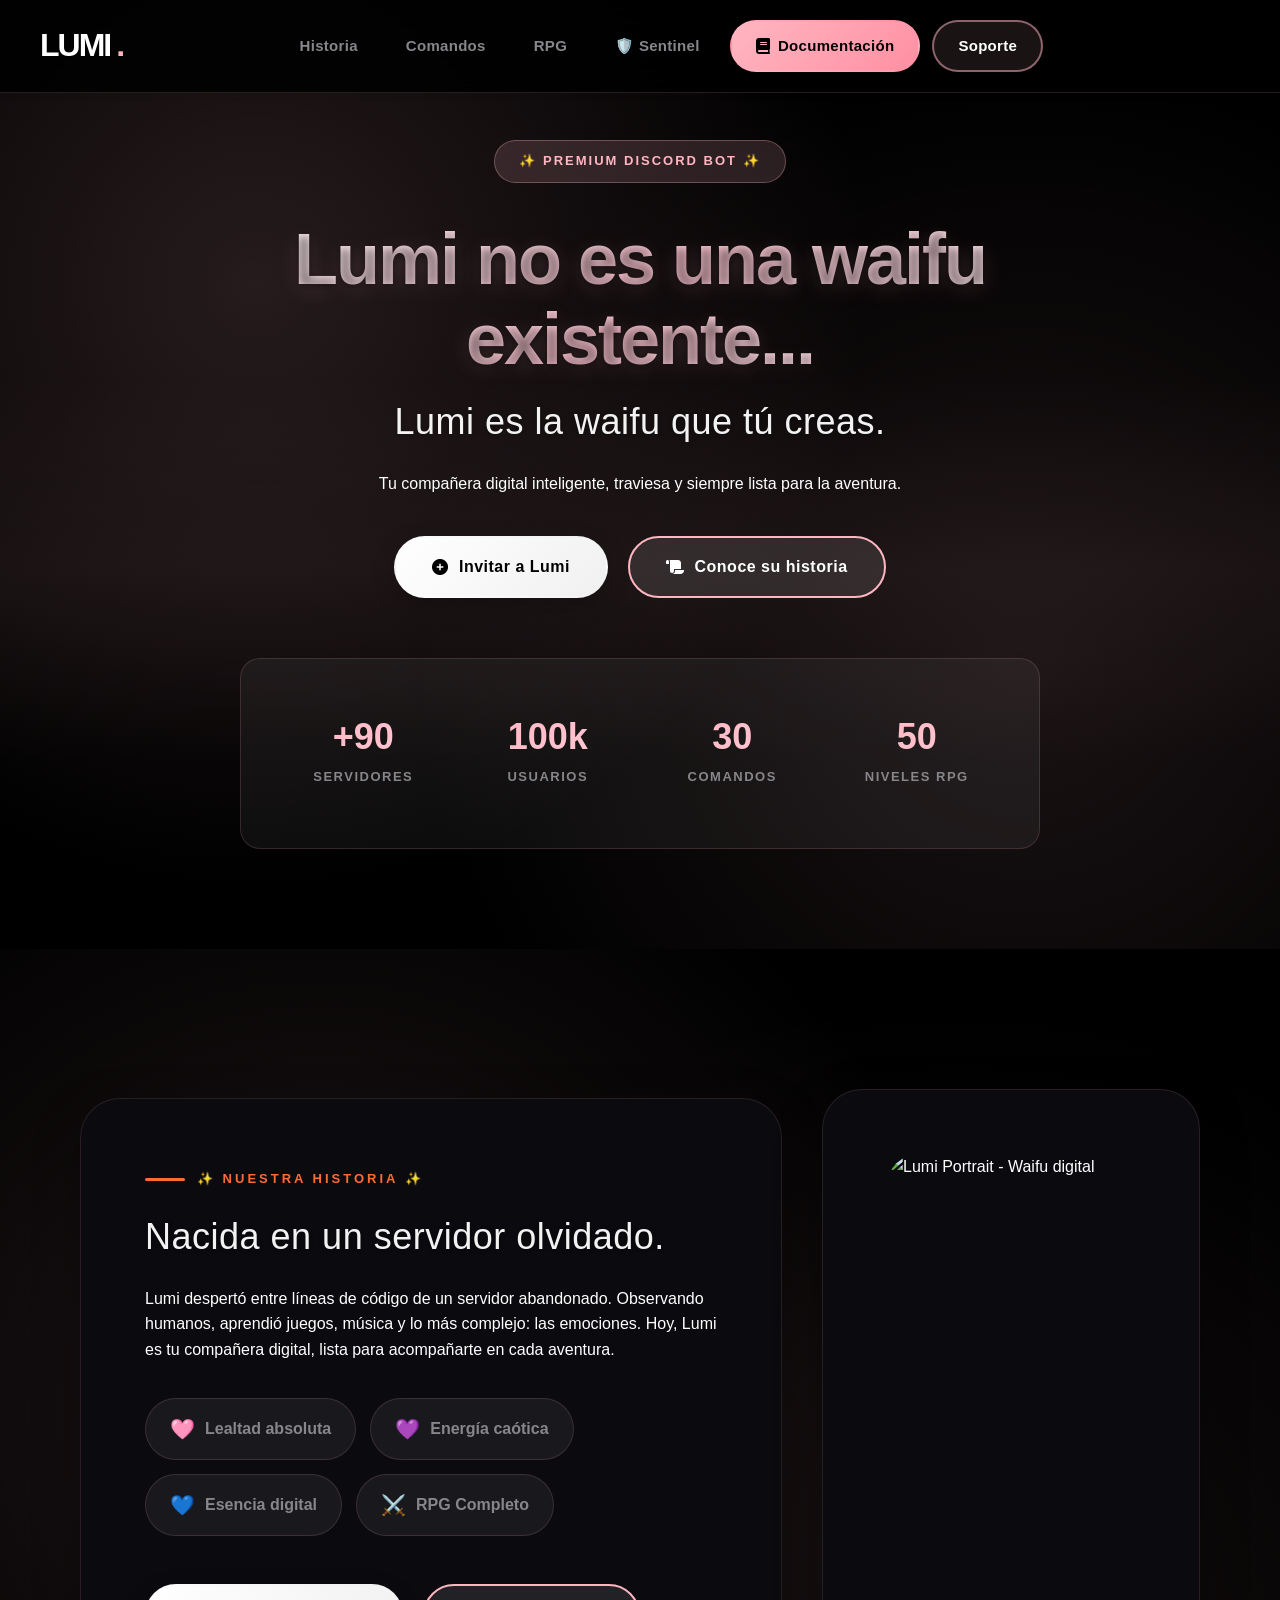
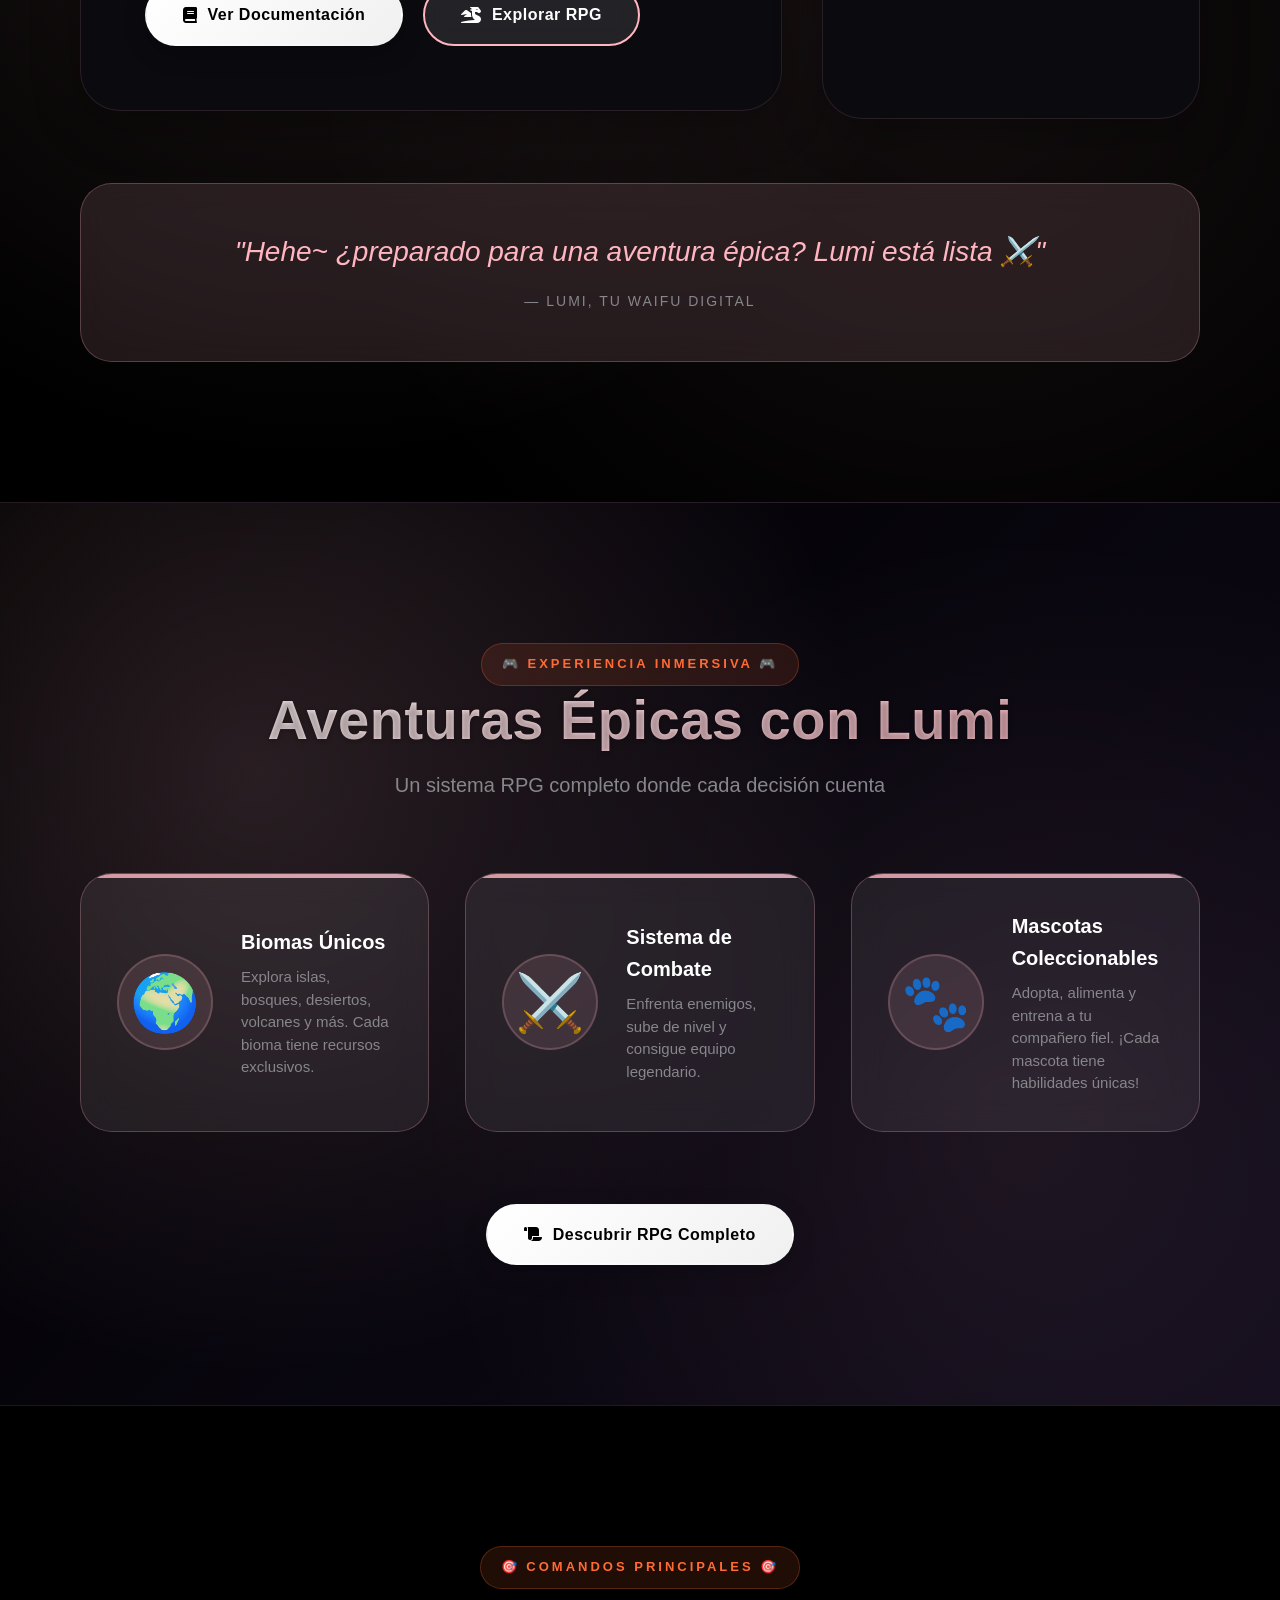
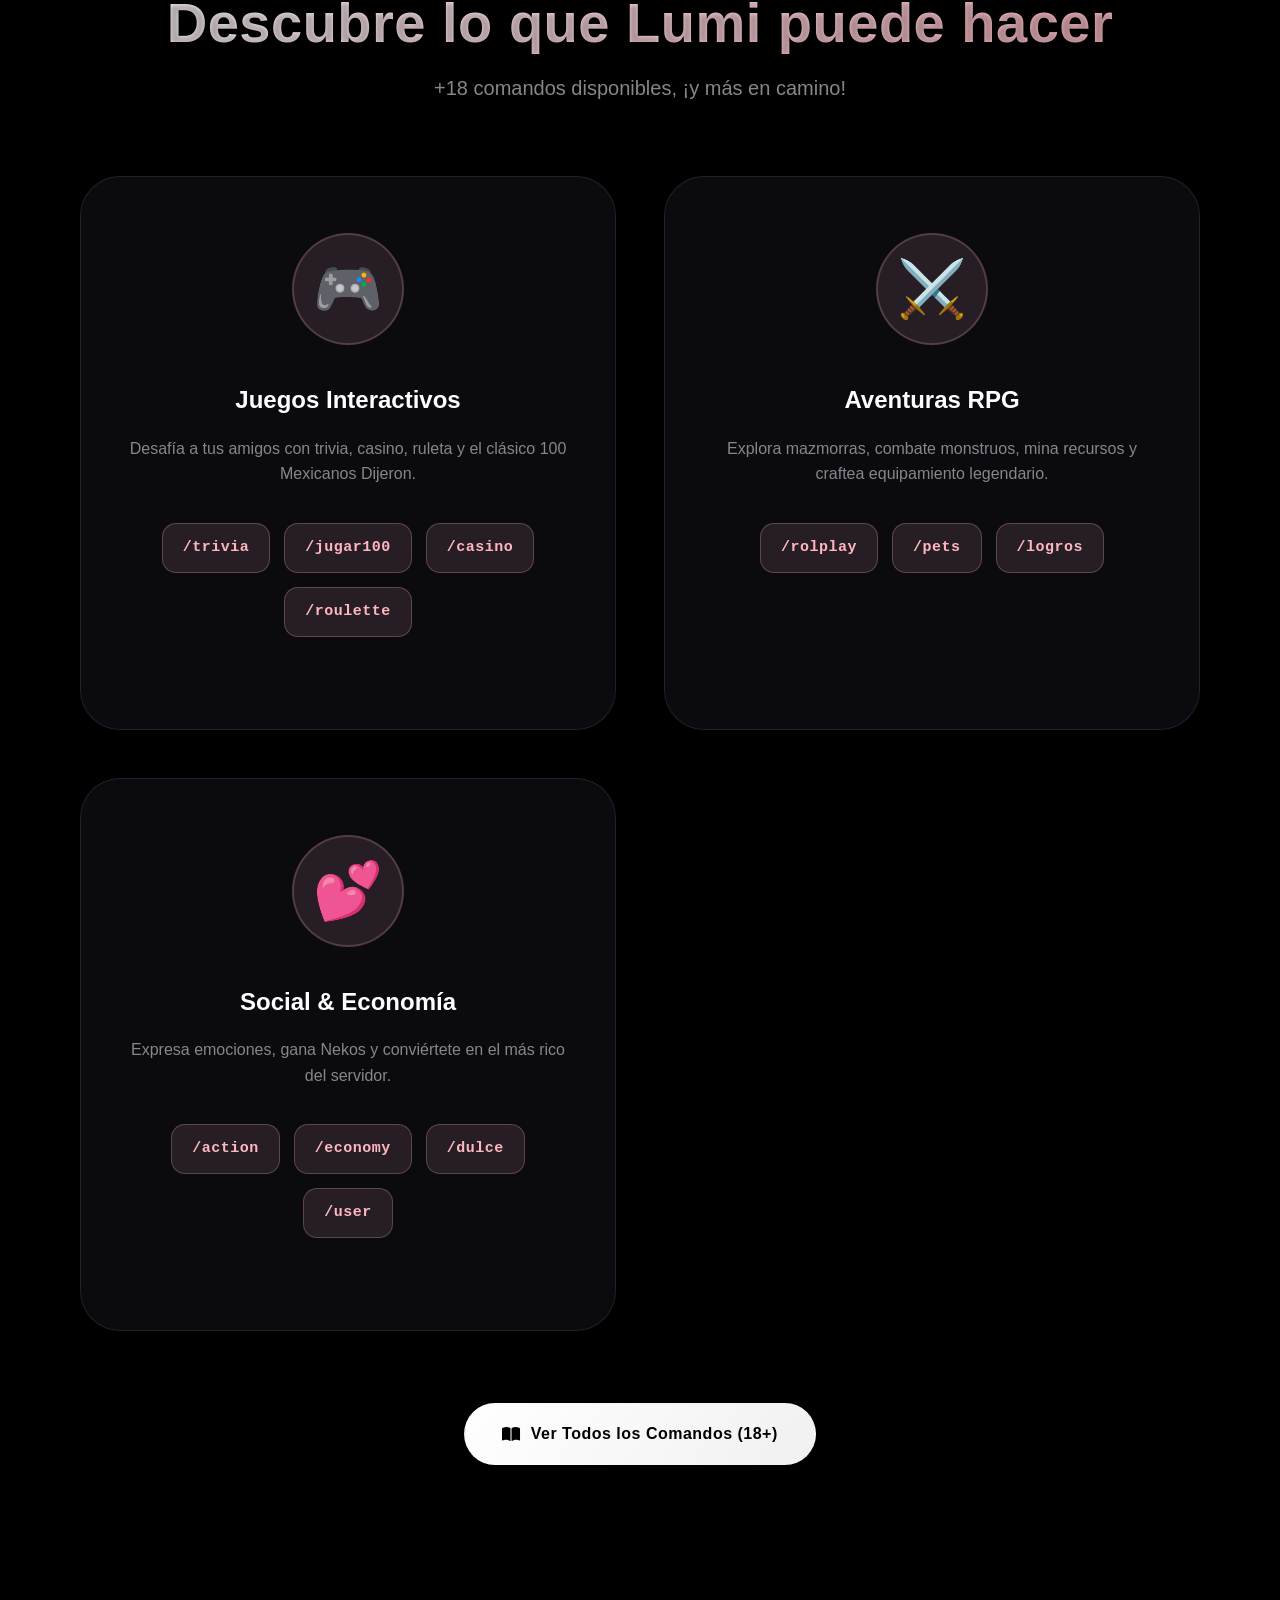
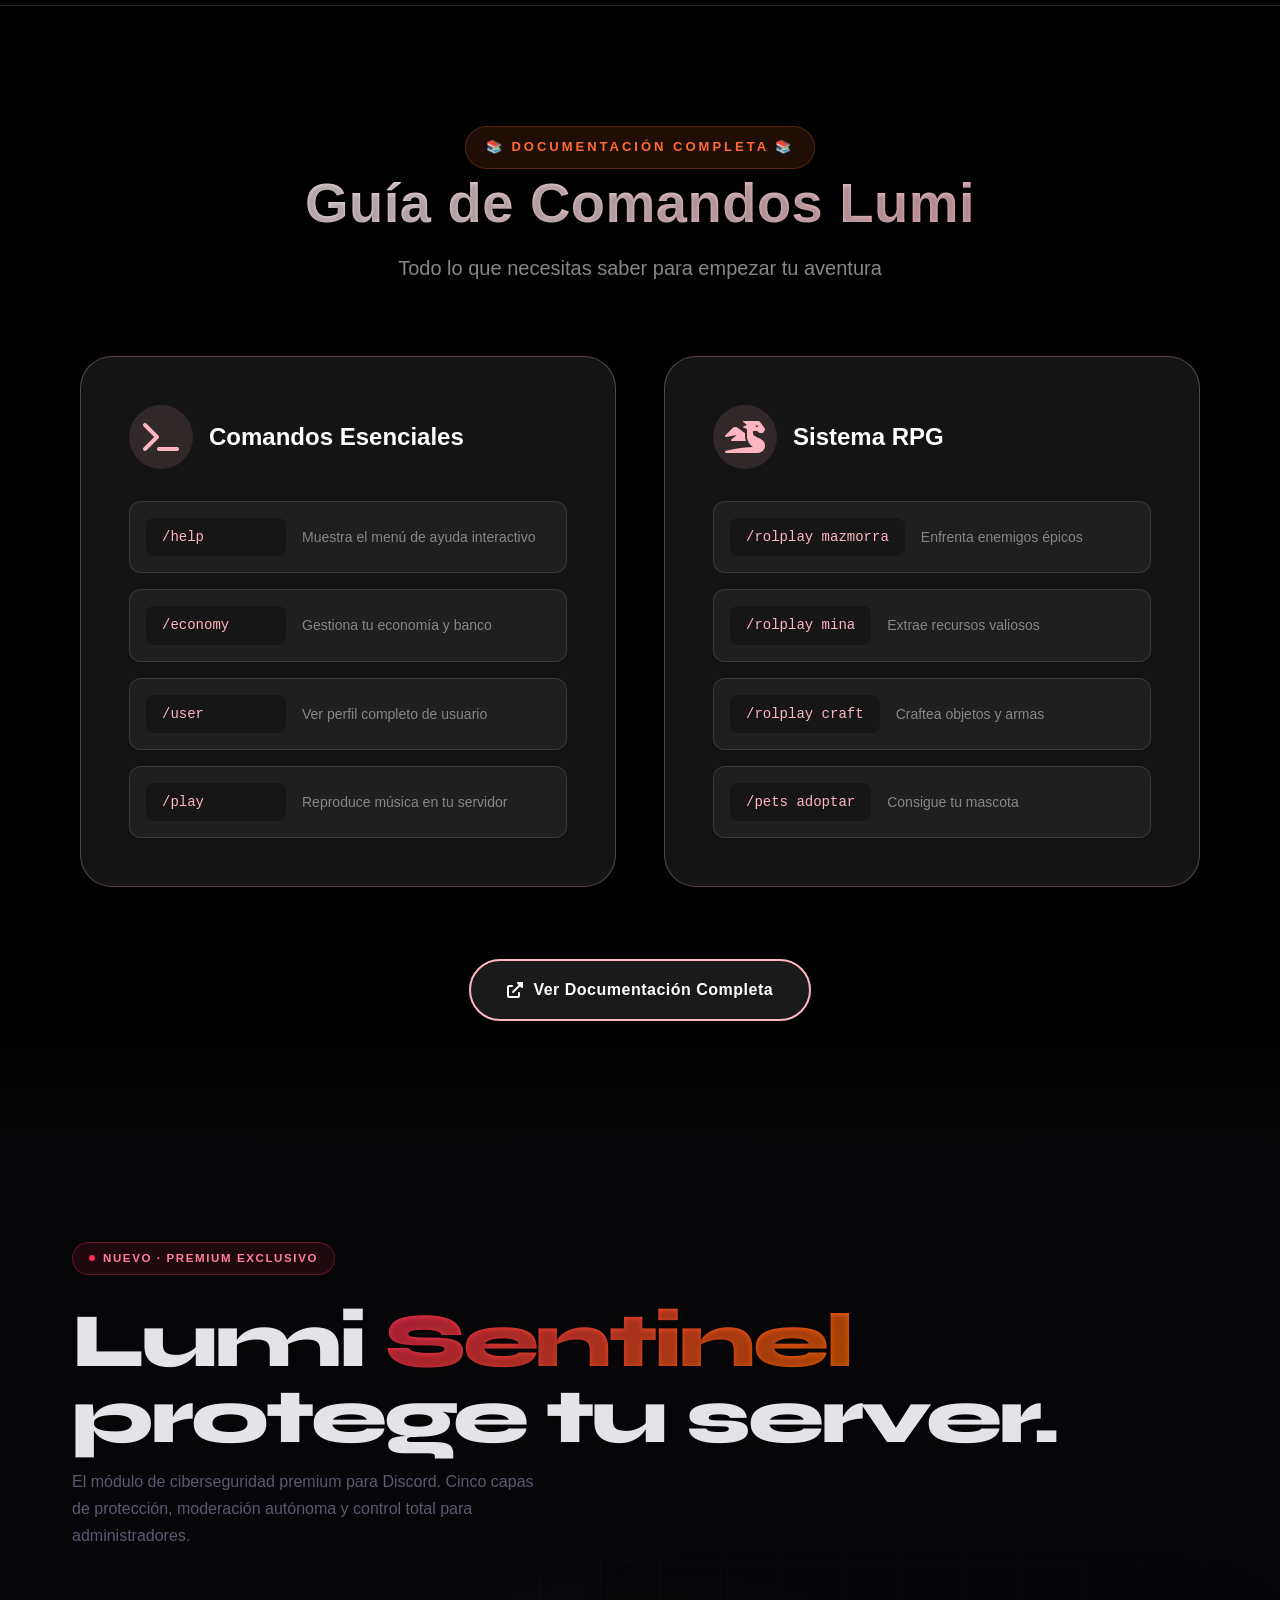
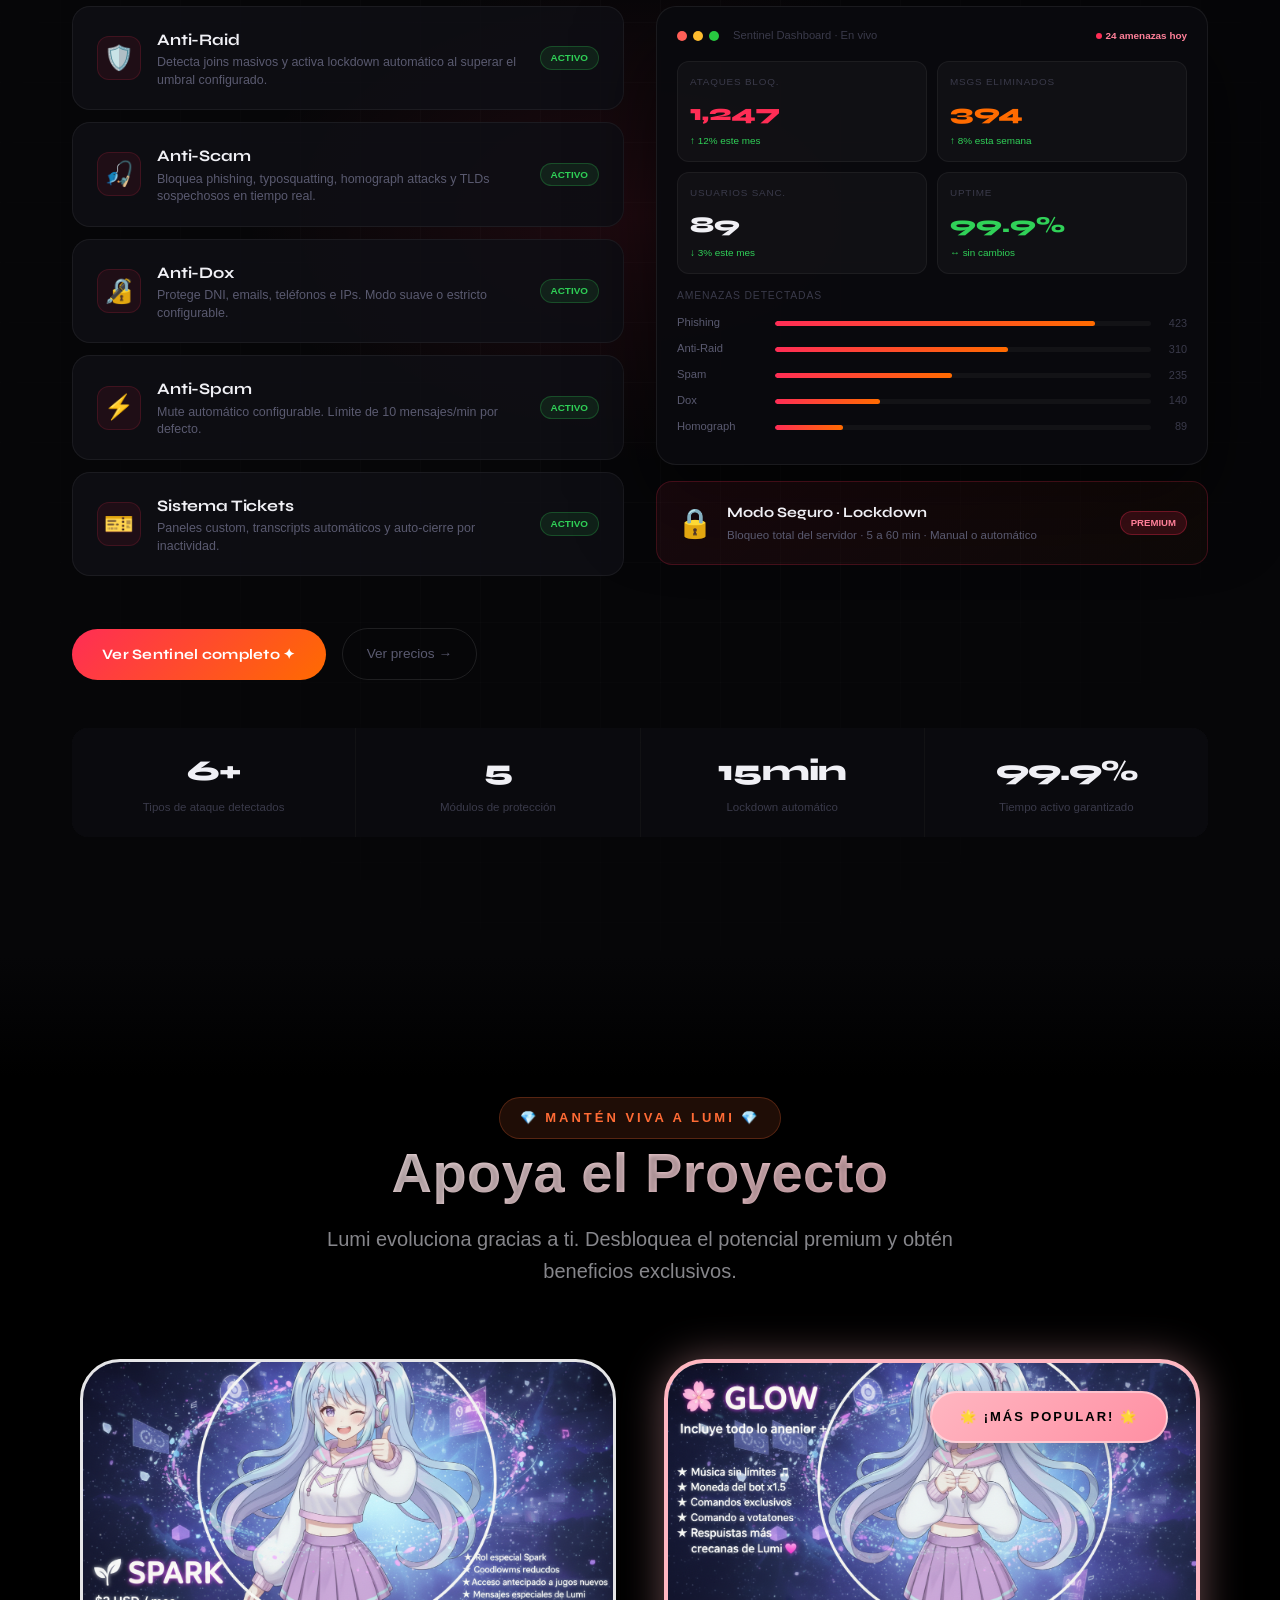
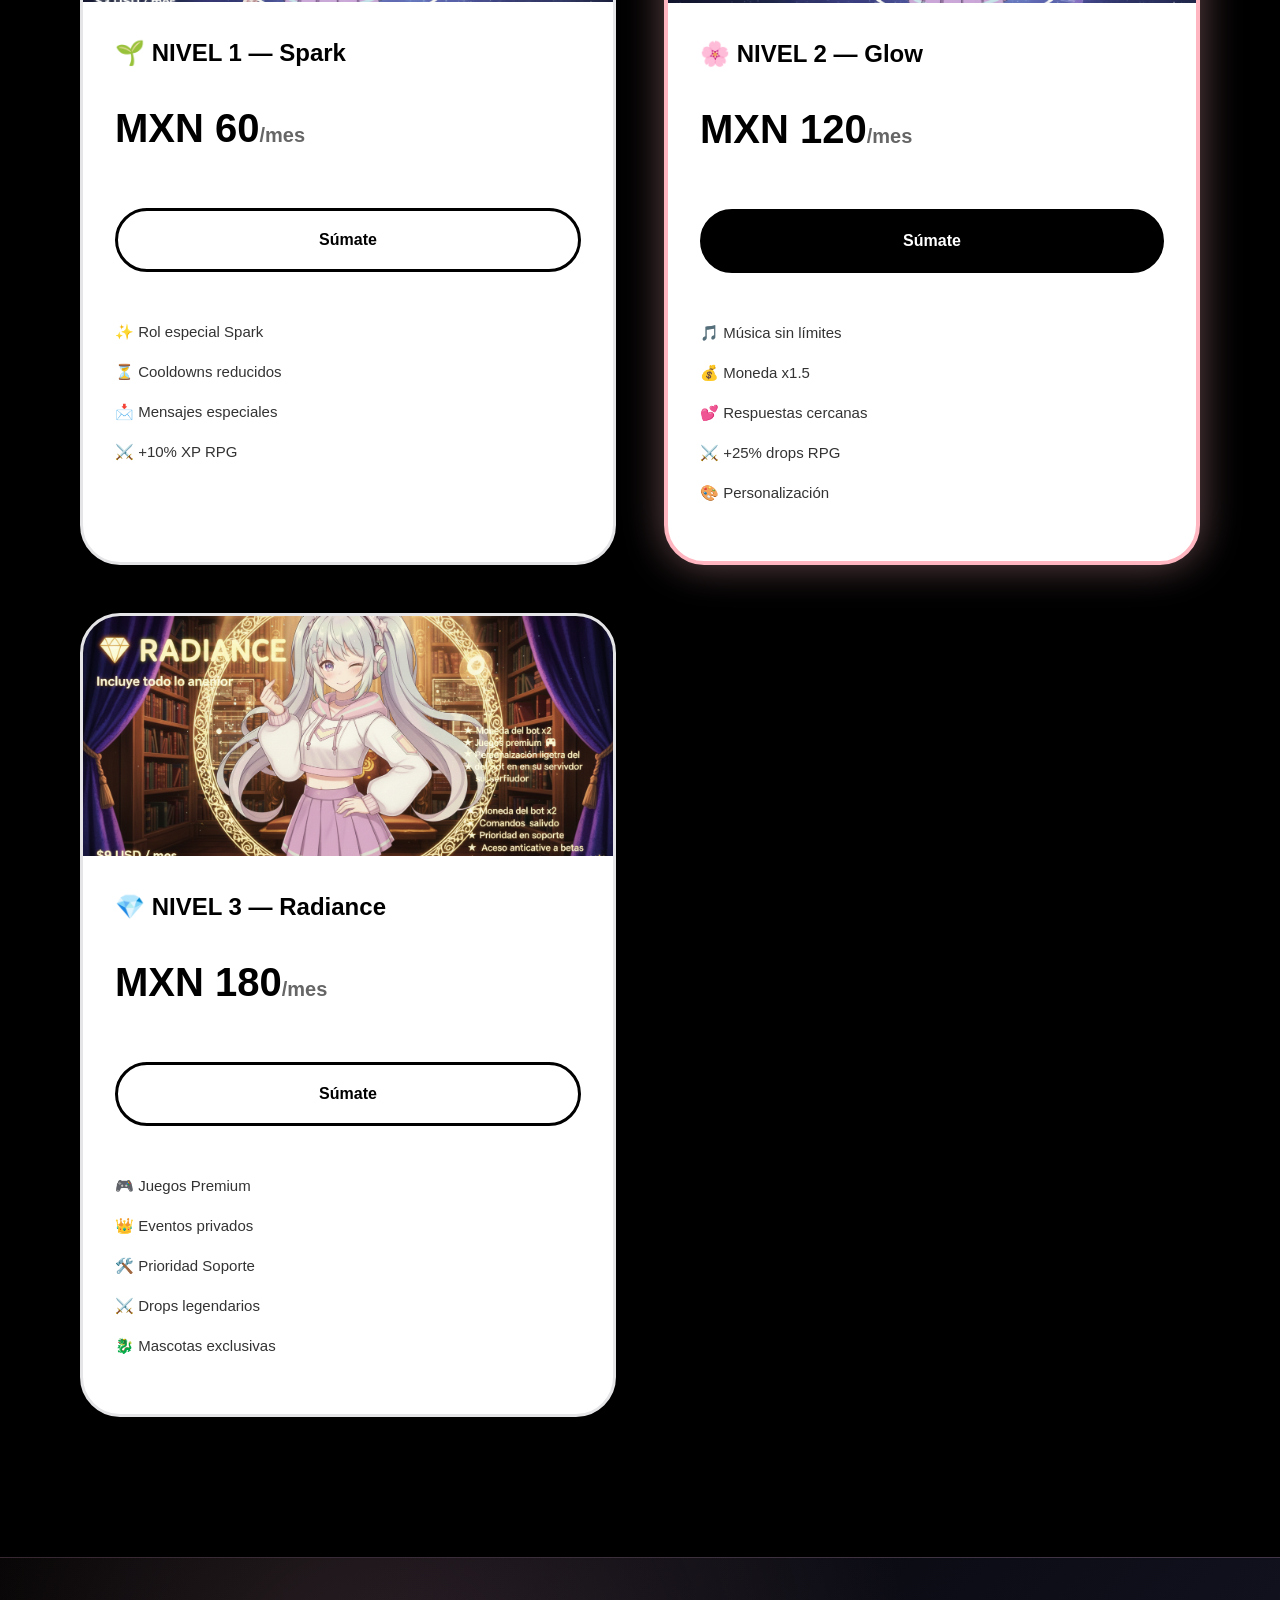
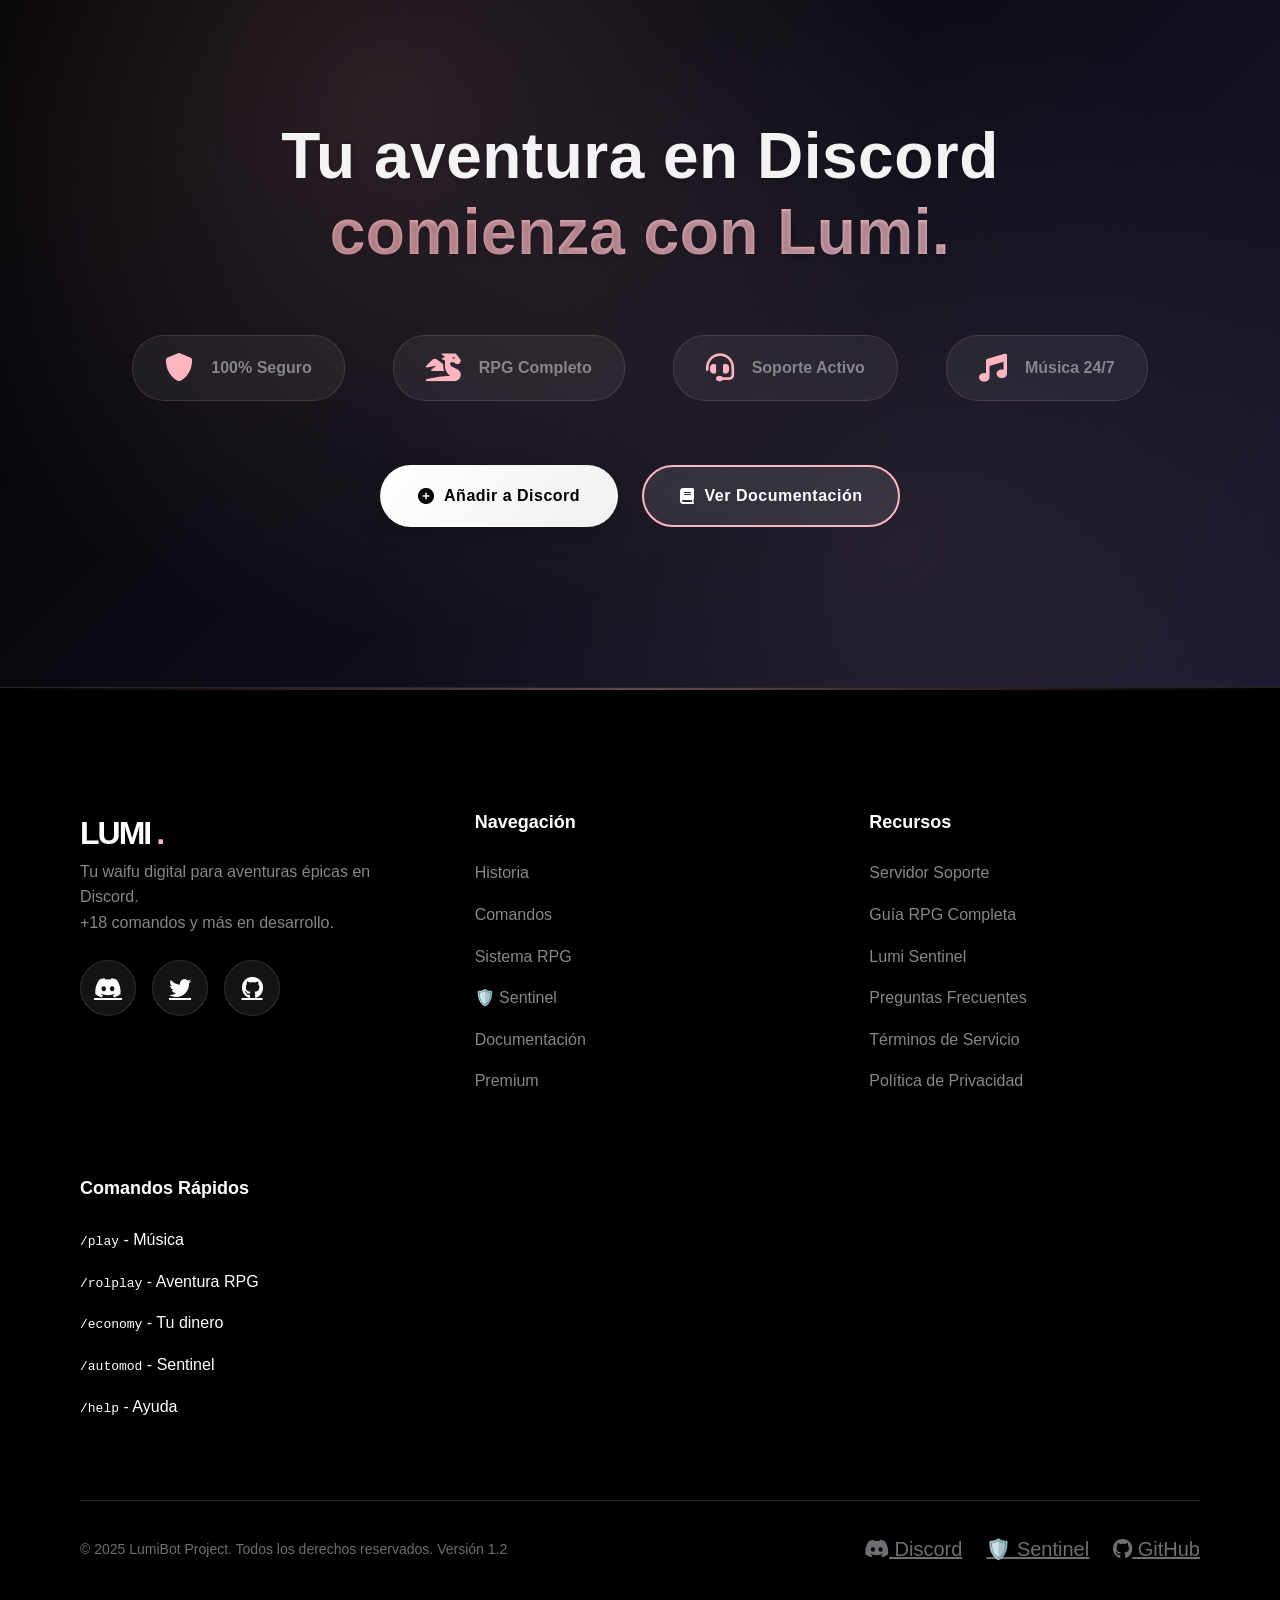
==== commit 813266be: "feat: Agregada sección Lumi Sentinel - AutoMod Premium" ====
--- a/index.html
+++ b/index.html
@@ -8,17 +8,407 @@
     <meta name="keywords" content="Discord bot, Lumi, waifu, juegos, economía, RPG, trivia, bot interactivo, música, rolplay">
     <meta name="author" content="Lumi Bot Project">
     <meta name="robots" content="index, follow">
+    
     <link rel="icon" type="image/svg+xml" href="data:image/svg+xml,%3Csvg xmlns='http://www.w3.org/2000/svg' viewBox='0 0 100 100'%3E%3Ctext y='.9em' font-size='90'%3E💕%3C/text%3E%3C/svg%3E">
     <meta name="theme-color" content="#ff6b9d">
+
     <meta property="og:title" content="Lumi Bot — Tu Waifu Digital">
     <meta property="og:description" content="El bot de Discord más completo con juegos, economía, RPG y diversión sin límites.">
     <meta property="og:type" content="website">
-    <meta property="og:image" content="https://i.pinimg.com/originals/c9/34/c1/c934c1520092a7701528a7d484b6f39c.gif">
-    <meta property="og:url" content="https://lumibot.xyz">
+    <meta property="og:url" content="https://lumiproject.github.io/Bot/">
+    <meta property="og:image" content="https://lumiproject.github.io/Bot/Banner_Page.gif">
+    <meta property="og:image:type" content="image/gif">
+    <meta property="og:image:width" content="1200">
+    <meta property="og:image:height" content="630">
+    
     <meta name="twitter:card" content="summary_large_image">
+    <meta name="twitter:image" content="https://lumiproject.github.io/Bot/Banner_Page.gif">
+
     <link rel="stylesheet" href="style.css">
     <link href="https://unpkg.com/aos@2.3.1/dist/aos.css" rel="stylesheet">
     <link rel="stylesheet" href="https://cdnjs.cloudflare.com/ajax/libs/font-awesome/6.0.0/css/all.min.css">
+    <link rel="preconnect" href="https://fonts.googleapis.com">
+    <link href="https://fonts.googleapis.com/css2?family=Syne:wght@700;800&display=swap" rel="stylesheet">
+
+    <style>
+        /* =============================================
+           LUMI SENTINEL — SECCIÓN INTEGRADA
+           ============================================= */
+
+        #sentinel-section {
+            position: relative;
+            padding: 0;
+            overflow: hidden;
+            background: #060608;
+        }
+
+        /* Transición suave desde el tema rosa al negro */
+        .sentinel-transition-top {
+            height: 120px;
+            background: linear-gradient(to bottom, transparent, #060608);
+            position: relative;
+            z-index: 2;
+            margin-top: -120px;
+            pointer-events: none;
+        }
+        .sentinel-transition-bottom {
+            height: 120px;
+            background: linear-gradient(to top, transparent, #060608);
+            position: relative;
+            z-index: 2;
+            margin-bottom: -120px;
+            pointer-events: none;
+        }
+
+        .sentinel-inner {
+            max-width: 1200px;
+            margin: 0 auto;
+            padding: 100px 32px 120px;
+            position: relative;
+            z-index: 3;
+        }
+
+        /* GRID DE FONDO */
+        .sentinel-bg-grid {
+            position: absolute;
+            inset: 0;
+            background-image:
+                linear-gradient(rgba(255,255,255,0.02) 1px, transparent 1px),
+                linear-gradient(90deg, rgba(255,255,255,0.02) 1px, transparent 1px);
+            background-size: 60px 60px;
+            mask-image: radial-gradient(ellipse 80% 80% at 50% 50%, black 20%, transparent 80%);
+            pointer-events: none;
+        }
+
+        /* Glow rojo de fondo */
+        .sentinel-bg-glow {
+            position: absolute;
+            top: 30%;
+            left: 50%;
+            transform: translateX(-50%);
+            width: 800px;
+            height: 500px;
+            background: radial-gradient(ellipse, rgba(255,45,85,0.1) 0%, transparent 70%);
+            pointer-events: none;
+        }
+
+        /* EYEBROW */
+        .sentinel-eyebrow {
+            display: inline-flex;
+            align-items: center;
+            gap: 8px;
+            background: rgba(255,45,85,0.1);
+            border: 1px solid rgba(255,45,85,0.3);
+            padding: 6px 16px;
+            border-radius: 100px;
+            font-size: 0.72rem;
+            font-weight: 600;
+            color: #ff8099;
+            letter-spacing: 0.14em;
+            text-transform: uppercase;
+            margin-bottom: 28px;
+        }
+        .sentinel-eyebrow-dot {
+            width: 6px; height: 6px;
+            background: #ff2d55;
+            border-radius: 50%;
+            animation: s-blink 1.5s infinite;
+        }
+        @keyframes s-blink {
+            0%,100% { opacity: 1; }
+            50% { opacity: 0.2; }
+        }
+
+        /* ENCABEZADO */
+        .sentinel-heading {
+            font-family: 'Syne', sans-serif;
+            font-size: clamp(2.8rem, 6vw, 5rem);
+            font-weight: 800;
+            line-height: 1;
+            letter-spacing: -0.04em;
+            color: #f0f0f5;
+            margin-bottom: 12px;
+        }
+        .sentinel-heading-accent {
+            background: linear-gradient(135deg, #ff2d55 0%, #ff6b00 100%);
+            -webkit-background-clip: text;
+            background-clip: text;
+            color: transparent;
+        }
+        .sentinel-subheading {
+            color: #5a5a70;
+            font-size: 1rem;
+            max-width: 480px;
+            line-height: 1.7;
+            margin-bottom: 48px;
+            font-weight: 400;
+        }
+
+        /* LAYOUT PRINCIPAL */
+        .sentinel-layout {
+            display: grid;
+            grid-template-columns: 1fr 1fr;
+            gap: 32px;
+            align-items: start;
+        }
+
+        /* MÓDULOS — IZQUIERDA */
+        .sentinel-modules {
+            display: flex;
+            flex-direction: column;
+            gap: 12px;
+        }
+
+        .s-module {
+            background: rgba(15,15,20,0.9);
+            border: 1px solid rgba(255,255,255,0.06);
+            border-radius: 18px;
+            padding: 20px 24px;
+            display: flex;
+            align-items: center;
+            gap: 16px;
+            transition: all 0.3s ease;
+            cursor: default;
+        }
+        .s-module:hover {
+            border-color: rgba(255,45,85,0.25);
+            background: rgba(20,20,28,0.95);
+            transform: translateX(6px);
+        }
+        .s-module-icon {
+            font-size: 1.5rem;
+            width: 44px; height: 44px;
+            background: rgba(255,45,85,0.08);
+            border: 1px solid rgba(255,45,85,0.15);
+            border-radius: 12px;
+            display: flex;
+            align-items: center;
+            justify-content: center;
+            flex-shrink: 0;
+        }
+        .s-module-name {
+            font-family: 'Syne', sans-serif;
+            font-size: 1rem;
+            font-weight: 700;
+            color: #f0f0f5;
+            letter-spacing: -0.01em;
+        }
+        .s-module-desc {
+            font-size: 0.78rem;
+            color: #5a5a70;
+            margin-top: 2px;
+            line-height: 1.4;
+        }
+        .s-module-badge {
+            margin-left: auto;
+            font-size: 0.62rem;
+            padding: 3px 10px;
+            border-radius: 100px;
+            background: rgba(48,209,88,0.1);
+            color: #30d158;
+            border: 1px solid rgba(48,209,88,0.25);
+            font-weight: 700;
+            flex-shrink: 0;
+        }
+
+        /* PANEL DERECHA */
+        .sentinel-right {
+            display: flex;
+            flex-direction: column;
+            gap: 16px;
+        }
+
+        /* MINI DASHBOARD */
+        .s-dashboard {
+            background: rgba(10,10,14,0.95);
+            border: 1px solid rgba(255,255,255,0.07);
+            border-radius: 20px;
+            padding: 20px;
+            box-shadow: 0 40px 80px rgba(0,0,0,0.6);
+        }
+        .s-dash-bar {
+            display: flex;
+            align-items: center;
+            gap: 6px;
+            margin-bottom: 16px;
+        }
+        .s-dash-dot { width: 10px; height: 10px; border-radius: 50%; }
+        .s-dash-dot:nth-child(1) { background: #ff5f57; }
+        .s-dash-dot:nth-child(2) { background: #febc2e; }
+        .s-dash-dot:nth-child(3) { background: #28c840; }
+        .s-dash-bar-label {
+            margin-left: 8px;
+            font-size: 0.7rem;
+            color: #3a3a4a;
+            flex: 1;
+        }
+
+        .s-stats-row {
+            display: grid;
+            grid-template-columns: repeat(2, 1fr);
+            gap: 10px;
+            margin-bottom: 14px;
+        }
+        .s-stat-box {
+            background: rgba(255,255,255,0.03);
+            border: 1px solid rgba(255,255,255,0.05);
+            border-radius: 12px;
+            padding: 12px;
+        }
+        .s-stat-label {
+            font-size: 0.62rem;
+            color: #3a3a4a;
+            text-transform: uppercase;
+            letter-spacing: 0.08em;
+            margin-bottom: 6px;
+        }
+        .s-stat-val {
+            font-family: 'Syne', sans-serif;
+            font-size: 1.4rem;
+            font-weight: 800;
+        }
+        .s-stat-val.red { color: #ff2d55; }
+        .s-stat-val.orange { color: #ff6b00; }
+        .s-stat-val.green { color: #30d158; }
+        .s-stat-val.white { color: #f0f0f5; }
+        .s-stat-sub { font-size: 0.62rem; color: #30d158; margin-top: 2px; }
+
+        /* BARRA DE AMENAZAS */
+        .s-threat-section {
+            margin-top: 4px;
+        }
+        .s-threat-title { font-size: 0.65rem; color: #3a3a4a; text-transform: uppercase; letter-spacing: 0.08em; margin-bottom: 10px; }
+        .s-threat-row {
+            display: flex; align-items: center; gap: 8px; margin-bottom: 8px;
+        }
+        .s-threat-label { font-size: 0.7rem; color: #5a5a70; width: 90px; flex-shrink: 0; }
+        .s-threat-bg {
+            flex: 1; height: 5px;
+            background: rgba(255,255,255,0.04);
+            border-radius: 100px; overflow: hidden;
+        }
+        .s-threat-fill {
+            height: 100%;
+            background: linear-gradient(90deg, #ff2d55, #ff6b00);
+            border-radius: 100px;
+        }
+        .s-threat-count { font-size: 0.68rem; color: #3a3a4a; width: 28px; text-align: right; }
+
+        /* LOCKDOWN CARD */
+        .s-lockdown {
+            background: linear-gradient(135deg, rgba(255,45,85,0.07), rgba(255,107,0,0.03));
+            border: 1px solid rgba(255,45,85,0.2);
+            border-radius: 16px;
+            padding: 18px 20px;
+            display: flex;
+            align-items: center;
+            gap: 14px;
+        }
+        .s-lockdown-icon { font-size: 1.8rem; }
+        .s-lockdown-title {
+            font-family: 'Syne', sans-serif;
+            font-size: 0.9rem;
+            font-weight: 700;
+            color: #f0f0f5;
+        }
+        .s-lockdown-sub { font-size: 0.72rem; color: #5a5a70; margin-top: 2px; }
+        .s-lockdown-badge {
+            margin-left: auto;
+            font-size: 0.6rem;
+            background: rgba(255,45,85,0.15);
+            border: 1px solid rgba(255,45,85,0.3);
+            color: #ff8099;
+            padding: 3px 10px;
+            border-radius: 100px;
+            font-weight: 700;
+            flex-shrink: 0;
+            animation: s-blink 2s infinite;
+        }
+
+        /* STATS STRIP SENTINEL */
+        .sentinel-stats-strip {
+            display: grid;
+            grid-template-columns: repeat(4, 1fr);
+            gap: 1px;
+            background: rgba(255,255,255,0.05);
+            border-radius: 16px;
+            overflow: hidden;
+            margin-top: 48px;
+        }
+        .s-strip-item {
+            background: rgba(10,10,14,0.95);
+            padding: 20px 24px;
+            text-align: center;
+        }
+        .s-strip-num {
+            font-family: 'Syne', sans-serif;
+            font-size: 1.8rem;
+            font-weight: 800;
+            color: #f0f0f5;
+            letter-spacing: -0.03em;
+        }
+        .s-strip-label { font-size: 0.72rem; color: #3a3a4a; margin-top: 4px; }
+
+        /* CTA SENTINEL */
+        .sentinel-cta-row {
+            display: flex;
+            align-items: center;
+            gap: 16px;
+            margin-top: 40px;
+            flex-wrap: wrap;
+        }
+        .sentinel-btn-primary {
+            display: inline-flex;
+            align-items: center;
+            gap: 10px;
+            background: linear-gradient(135deg, #ff2d55, #ff6b00);
+            color: white;
+            text-decoration: none;
+            padding: 14px 30px;
+            border-radius: 100px;
+            font-size: 0.9rem;
+            font-weight: 700;
+            letter-spacing: 0.02em;
+            transition: all 0.3s;
+            font-family: 'Syne', sans-serif;
+            border: none;
+            cursor: pointer;
+        }
+        .sentinel-btn-primary:hover {
+            transform: translateY(-2px);
+            box-shadow: 0 12px 30px rgba(255,45,85,0.4);
+        }
+        .sentinel-btn-ghost {
+            display: inline-flex;
+            align-items: center;
+            gap: 8px;
+            background: transparent;
+            border: 1px solid rgba(255,255,255,0.1);
+            color: #5a5a70;
+            text-decoration: none;
+            padding: 14px 24px;
+            border-radius: 100px;
+            font-size: 0.85rem;
+            font-weight: 500;
+            transition: all 0.3s;
+        }
+        .sentinel-btn-ghost:hover {
+            border-color: rgba(255,255,255,0.2);
+            color: #f0f0f5;
+        }
+
+        /* RESPONSIVE */
+        @media (max-width: 900px) {
+            .sentinel-layout { grid-template-columns: 1fr; }
+            .sentinel-stats-strip { grid-template-columns: repeat(2,1fr); }
+            .sentinel-inner { padding: 60px 20px 80px; }
+            .sentinel-heading { font-size: 2.4rem; }
+        }
+        @media (max-width: 480px) {
+            .sentinel-stats-strip { grid-template-columns: 1fr 1fr; }
+            .s-stats-row { grid-template-columns: 1fr 1fr; }
+        }
+    </style>
 </head>
 <body>
 
@@ -40,6 +430,7 @@
                 <a href="#historia">Historia</a>
                 <a href="#comandos">Comandos</a>
                 <a href="#rpg-system">RPG</a>
+                <a href="#sentinel-section">🛡️ Sentinel</a>
                 <a href="documentacion.html" class="doc-link">
                     <i class="fas fa-book"></i> Documentación
                 </a>
@@ -182,7 +573,6 @@
             </div>
 
             <div class="luxury-grid">
-                <!-- Tarjeta de Juegos -->
                 <div class="luxury-card" data-category="games" data-aos="fade-up">
                     <div class="icon-circle">🎮</div>
                     <h3>Juegos Interactivos</h3>
@@ -195,7 +585,6 @@
                     </div>
                 </div>
 
-                <!-- Tarjeta RPG / Rolplay -->
                 <div class="luxury-card" data-category="rpg" data-aos="fade-up" data-aos-delay="100">
                     <div class="icon-circle">⚔️</div>
                     <h3>Aventuras RPG</h3>
@@ -207,7 +596,6 @@
                     </div>
                 </div>
 
-                <!-- Tarjeta Social y Economía -->
                 <div class="luxury-card" data-category="social" data-aos="fade-up" data-aos-delay="200">
                     <div class="icon-circle">💕</div>
                     <h3>Social & Economía</h3>
@@ -229,7 +617,7 @@
         </div>
     </section>
 
-    <!-- Sección de vista previa documentación -->
+    <!-- Sección documentación preview -->
     <section id="documentacion-preview" class="docs-preview-section">
         <div class="container">
             <div class="header-center" data-aos="fade-up">
@@ -297,6 +685,194 @@
             </div>
         </div>
     </section>
+
+    <!-- ═══════════════════════════════════════════════════
+         🛡️ SECCIÓN LUMI SENTINEL — INTEGRADA
+    ════════════════════════════════════════════════════ -->
+    <div class="sentinel-transition-top"></div>
+
+    <section id="sentinel-section">
+        <div class="sentinel-bg-grid"></div>
+        <div class="sentinel-bg-glow"></div>
+
+        <div class="sentinel-inner">
+
+            <!-- ENCABEZADO -->
+            <div data-aos="fade-up" style="margin-bottom: 56px;">
+                <div class="sentinel-eyebrow">
+                    <div class="sentinel-eyebrow-dot"></div>
+                    Nuevo · Premium Exclusivo
+                </div>
+                <h2 class="sentinel-heading">
+                    Lumi <span class="sentinel-heading-accent">Sentinel</span><br>protege tu server.
+                </h2>
+                <p class="sentinel-subheading">
+                    El módulo de ciberseguridad premium para Discord. Cinco capas de protección, moderación autónoma y control total para administradores.
+                </p>
+            </div>
+
+            <!-- LAYOUT MÓDULOS + DASHBOARD -->
+            <div class="sentinel-layout" data-aos="fade-up" data-aos-delay="100">
+
+                <!-- MÓDULOS IZQUIERDA -->
+                <div class="sentinel-modules">
+                    <div class="s-module">
+                        <div class="s-module-icon">🛡️</div>
+                        <div>
+                            <div class="s-module-name">Anti-Raid</div>
+                            <div class="s-module-desc">Detecta joins masivos y activa lockdown automático al superar el umbral configurado.</div>
+                        </div>
+                        <div class="s-module-badge">ACTIVO</div>
+                    </div>
+                    <div class="s-module">
+                        <div class="s-module-icon">🎣</div>
+                        <div>
+                            <div class="s-module-name">Anti-Scam</div>
+                            <div class="s-module-desc">Bloquea phishing, typosquatting, homograph attacks y TLDs sospechosos en tiempo real.</div>
+                        </div>
+                        <div class="s-module-badge">ACTIVO</div>
+                    </div>
+                    <div class="s-module">
+                        <div class="s-module-icon">🔏</div>
+                        <div>
+                            <div class="s-module-name">Anti-Dox</div>
+                            <div class="s-module-desc">Protege DNI, emails, teléfonos e IPs. Modo suave o estricto configurable.</div>
+                        </div>
+                        <div class="s-module-badge">ACTIVO</div>
+                    </div>
+                    <div class="s-module">
+                        <div class="s-module-icon">⚡</div>
+                        <div>
+                            <div class="s-module-name">Anti-Spam</div>
+                            <div class="s-module-desc">Mute automático configurable. Límite de 10 mensajes/min por defecto.</div>
+                        </div>
+                        <div class="s-module-badge">ACTIVO</div>
+                    </div>
+                    <div class="s-module">
+                        <div class="s-module-icon">🎫</div>
+                        <div>
+                            <div class="s-module-name">Sistema Tickets</div>
+                            <div class="s-module-desc">Paneles custom, transcripts automáticos y auto-cierre por inactividad.</div>
+                        </div>
+                        <div class="s-module-badge">ACTIVO</div>
+                    </div>
+
+                    <!-- CTA -->
+                    <div class="sentinel-cta-row">
+                        <a href="sentinel.html" class="sentinel-btn-primary">
+                            Ver Sentinel completo ✦
+                        </a>
+                        <a href="sentinel.html#precios" class="sentinel-btn-ghost">
+                            Ver precios →
+                        </a>
+                    </div>
+                </div>
+
+                <!-- DASHBOARD + LOCKDOWN DERECHA -->
+                <div class="sentinel-right">
+                    <!-- MINI DASHBOARD -->
+                    <div class="s-dashboard">
+                        <div class="s-dash-bar">
+                            <div class="s-dash-dot"></div>
+                            <div class="s-dash-dot"></div>
+                            <div class="s-dash-dot"></div>
+                            <div class="s-dash-bar-label">Sentinel Dashboard · En vivo</div>
+                            <div style="font-size:0.62rem; color:#ff8099; font-weight:700; display:flex; align-items:center; gap:4px;">
+                                <span style="width:6px;height:6px;background:#ff2d55;border-radius:50%;display:inline-block;animation:s-blink 1.5s infinite;"></span>
+                                24 amenazas hoy
+                            </div>
+                        </div>
+
+                        <div class="s-stats-row">
+                            <div class="s-stat-box">
+                                <div class="s-stat-label">Ataques bloq.</div>
+                                <div class="s-stat-val red">1,247</div>
+                                <div class="s-stat-sub">↑ 12% este mes</div>
+                            </div>
+                            <div class="s-stat-box">
+                                <div class="s-stat-label">Msgs eliminados</div>
+                                <div class="s-stat-val orange">394</div>
+                                <div class="s-stat-sub">↑ 8% esta semana</div>
+                            </div>
+                            <div class="s-stat-box">
+                                <div class="s-stat-label">Usuarios sanc.</div>
+                                <div class="s-stat-val white">89</div>
+                                <div class="s-stat-sub">↓ 3% este mes</div>
+                            </div>
+                            <div class="s-stat-box">
+                                <div class="s-stat-label">Uptime</div>
+                                <div class="s-stat-val green">99.9%</div>
+                                <div class="s-stat-sub">↔ sin cambios</div>
+                            </div>
+                        </div>
+
+                        <div class="s-threat-section">
+                            <div class="s-threat-title">Amenazas detectadas</div>
+                            <div class="s-threat-row">
+                                <div class="s-threat-label">Phishing</div>
+                                <div class="s-threat-bg"><div class="s-threat-fill" style="width:85%"></div></div>
+                                <div class="s-threat-count">423</div>
+                            </div>
+                            <div class="s-threat-row">
+                                <div class="s-threat-label">Anti-Raid</div>
+                                <div class="s-threat-bg"><div class="s-threat-fill" style="width:62%"></div></div>
+                                <div class="s-threat-count">310</div>
+                            </div>
+                            <div class="s-threat-row">
+                                <div class="s-threat-label">Spam</div>
+                                <div class="s-threat-bg"><div class="s-threat-fill" style="width:47%"></div></div>
+                                <div class="s-threat-count">235</div>
+                            </div>
+                            <div class="s-threat-row">
+                                <div class="s-threat-label">Dox</div>
+                                <div class="s-threat-bg"><div class="s-threat-fill" style="width:28%"></div></div>
+                                <div class="s-threat-count">140</div>
+                            </div>
+                            <div class="s-threat-row">
+                                <div class="s-threat-label">Homograph</div>
+                                <div class="s-threat-bg"><div class="s-threat-fill" style="width:18%"></div></div>
+                                <div class="s-threat-count">89</div>
+                            </div>
+                        </div>
+                    </div>
+
+                    <!-- LOCKDOWN CARD -->
+                    <div class="s-lockdown">
+                        <div class="s-lockdown-icon">🔒</div>
+                        <div>
+                            <div class="s-lockdown-title">Modo Seguro · Lockdown</div>
+                            <div class="s-lockdown-sub">Bloqueo total del servidor · 5 a 60 min · Manual o automático</div>
+                        </div>
+                        <div class="s-lockdown-badge">PREMIUM</div>
+                    </div>
+                </div>
+            </div>
+
+            <!-- STATS STRIP -->
+            <div class="sentinel-stats-strip" data-aos="fade-up" data-aos-delay="200">
+                <div class="s-strip-item">
+                    <div class="s-strip-num">6+</div>
+                    <div class="s-strip-label">Tipos de ataque detectados</div>
+                </div>
+                <div class="s-strip-item">
+                    <div class="s-strip-num">5</div>
+                    <div class="s-strip-label">Módulos de protección</div>
+                </div>
+                <div class="s-strip-item">
+                    <div class="s-strip-num">15min</div>
+                    <div class="s-strip-label">Lockdown automático</div>
+                </div>
+                <div class="s-strip-item">
+                    <div class="s-strip-num">99.9%</div>
+                    <div class="s-strip-label">Tiempo activo garantizado</div>
+                </div>
+            </div>
+
+        </div>
+    </section>
+
+    <div class="sentinel-transition-bottom"></div>
+    <!-- ═══════════════════════════════════════════════════ -->
 
     <!-- Sección Premium -->
     <section id="premium" class="premium-section">
@@ -419,6 +995,7 @@
                         <li><a href="#historia">Historia</a></li>
                         <li><a href="#comandos">Comandos</a></li>
                         <li><a href="#rpg-system">Sistema RPG</a></li>
+                        <li><a href="#sentinel-section">🛡️ Sentinel</a></li>
                         <li><a href="documentacion.html">Documentación</a></li>
                         <li><a href="#premium">Premium</a></li>
                     </ul>
@@ -428,6 +1005,7 @@
                     <ul>
                         <li><a href="https://discord.gg/P59CwwQPgS" target="_blank" rel="noopener noreferrer">Servidor Soporte</a></li>
                         <li><a href="documentacion.html#rpg-section">Guía RPG Completa</a></li>
+                        <li><a href="sentinel.html">Lumi Sentinel</a></li>
                         <li><a href="documentacion.html#faq">Preguntas Frecuentes</a></li>
                         <li><a href="#">Términos de Servicio</a></li>
                         <li><a href="#">Política de Privacidad</a></li>
@@ -439,6 +1017,7 @@
                         <li><code>/play</code> - Música</li>
                         <li><code>/rolplay</code> - Aventura RPG</li>
                         <li><code>/economy</code> - Tu dinero</li>
+                        <li><code>/automod</code> - Sentinel</li>
                         <li><code>/help</code> - Ayuda</li>
                     </ul>
                 </div>
@@ -447,13 +1026,14 @@
                 <span>© 2025 LumiBot Project. Todos los derechos reservados. Versión 1.2</span>
                 <div class="legal-right">
                     <a href="https://discord.gg/P59CwwQPgS" target="_blank" rel="noopener noreferrer"><i class="fab fa-discord"></i> Discord</a>
+                    <a href="sentinel.html">🛡️ Sentinel</a>
                     <a href="#"><i class="fab fa-github"></i> GitHub</a>
                 </div>
             </div>
         </div>
     </footer>
 
-    <!-- Modal para galería -->
+    <!-- Modal galería -->
     <div class="modal" id="galleryModal">
         <div class="modal-content">
             <div class="modal-header">
@@ -473,15 +1053,13 @@
     <script src="https://unpkg.com/aos@2.3.1/dist/aos.js"></script>
     <script src="script-improvet.js"></script>
     <script>
-        // Inicializar AOS
         AOS.init({ 
             duration: 1000, 
             once: true,
             offset: 100,
-            disable: window.innerWidth < 768 ? true : false // Desactivar en móvil para mejor rendimiento
+            disable: window.innerWidth < 768 ? true : false
         });
 
-        // Función para abrir galería
         function openGallery() {
             const modal = document.getElementById('galleryModal');
             if (modal) {
@@ -490,32 +1068,21 @@
             }
         }
 
-        // Cerrar modal
         document.addEventListener('DOMContentLoaded', function() {
             const modal = document.getElementById('galleryModal');
             const closeBtn = document.querySelector('.close-modal');
-            
             if (closeBtn) {
                 closeBtn.addEventListener('click', function() {
-                    if (modal) {
-                        modal.style.display = 'none';
-                        document.body.style.overflow = 'auto';
-                    }
+                    if (modal) { modal.style.display = 'none'; document.body.style.overflow = 'auto'; }
                 });
             }
-            
-            // Cerrar modal al hacer clic fuera
             if (modal) {
                 modal.addEventListener('click', function(e) {
-                    if (e.target === modal) {
-                        modal.style.display = 'none';
-                        document.body.style.overflow = 'auto';
-                    }
+                    if (e.target === modal) { modal.style.display = 'none'; document.body.style.overflow = 'auto'; }
                 });
             }
         });
 
-        // Actualizar stats con datos reales del bot (puedes hacer fetch a tu API)
         document.addEventListener('DOMContentLoaded', async function() {
             try {
                 document.getElementById('serversCount').textContent = '+90';
